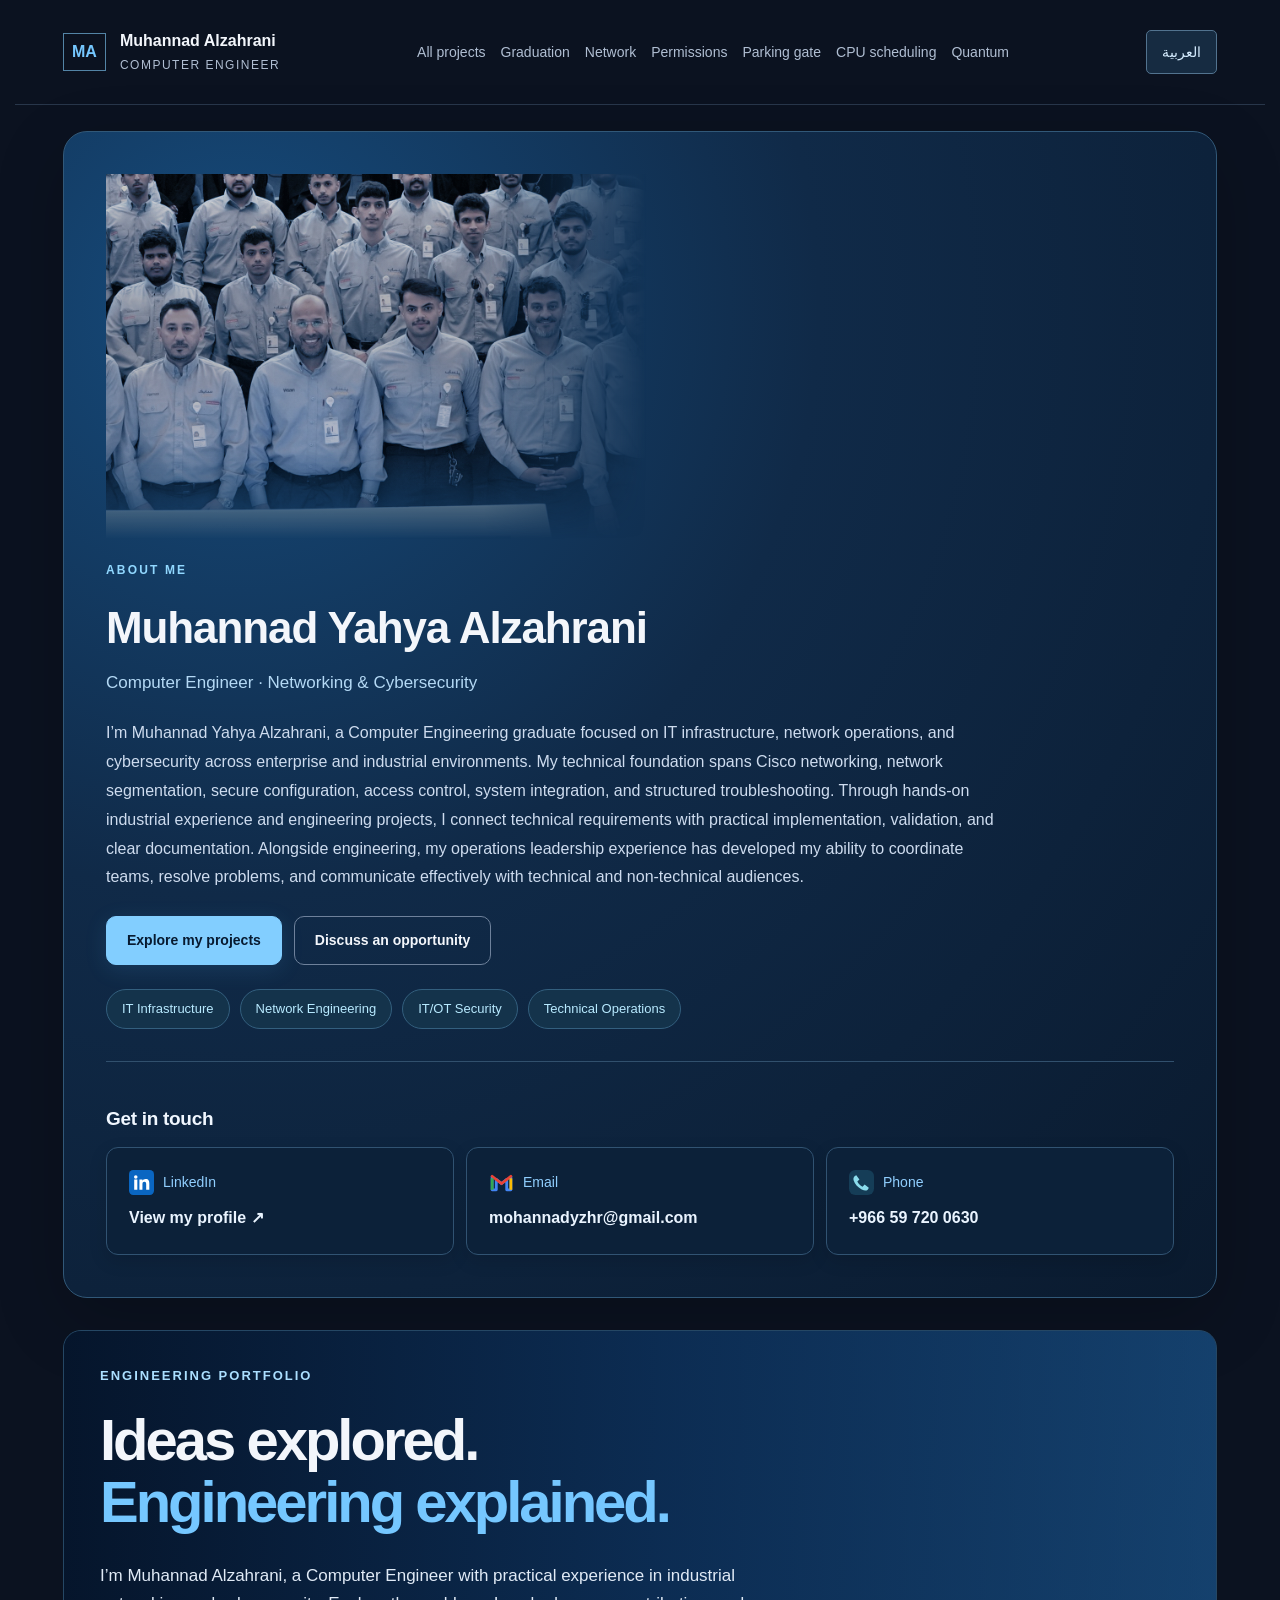
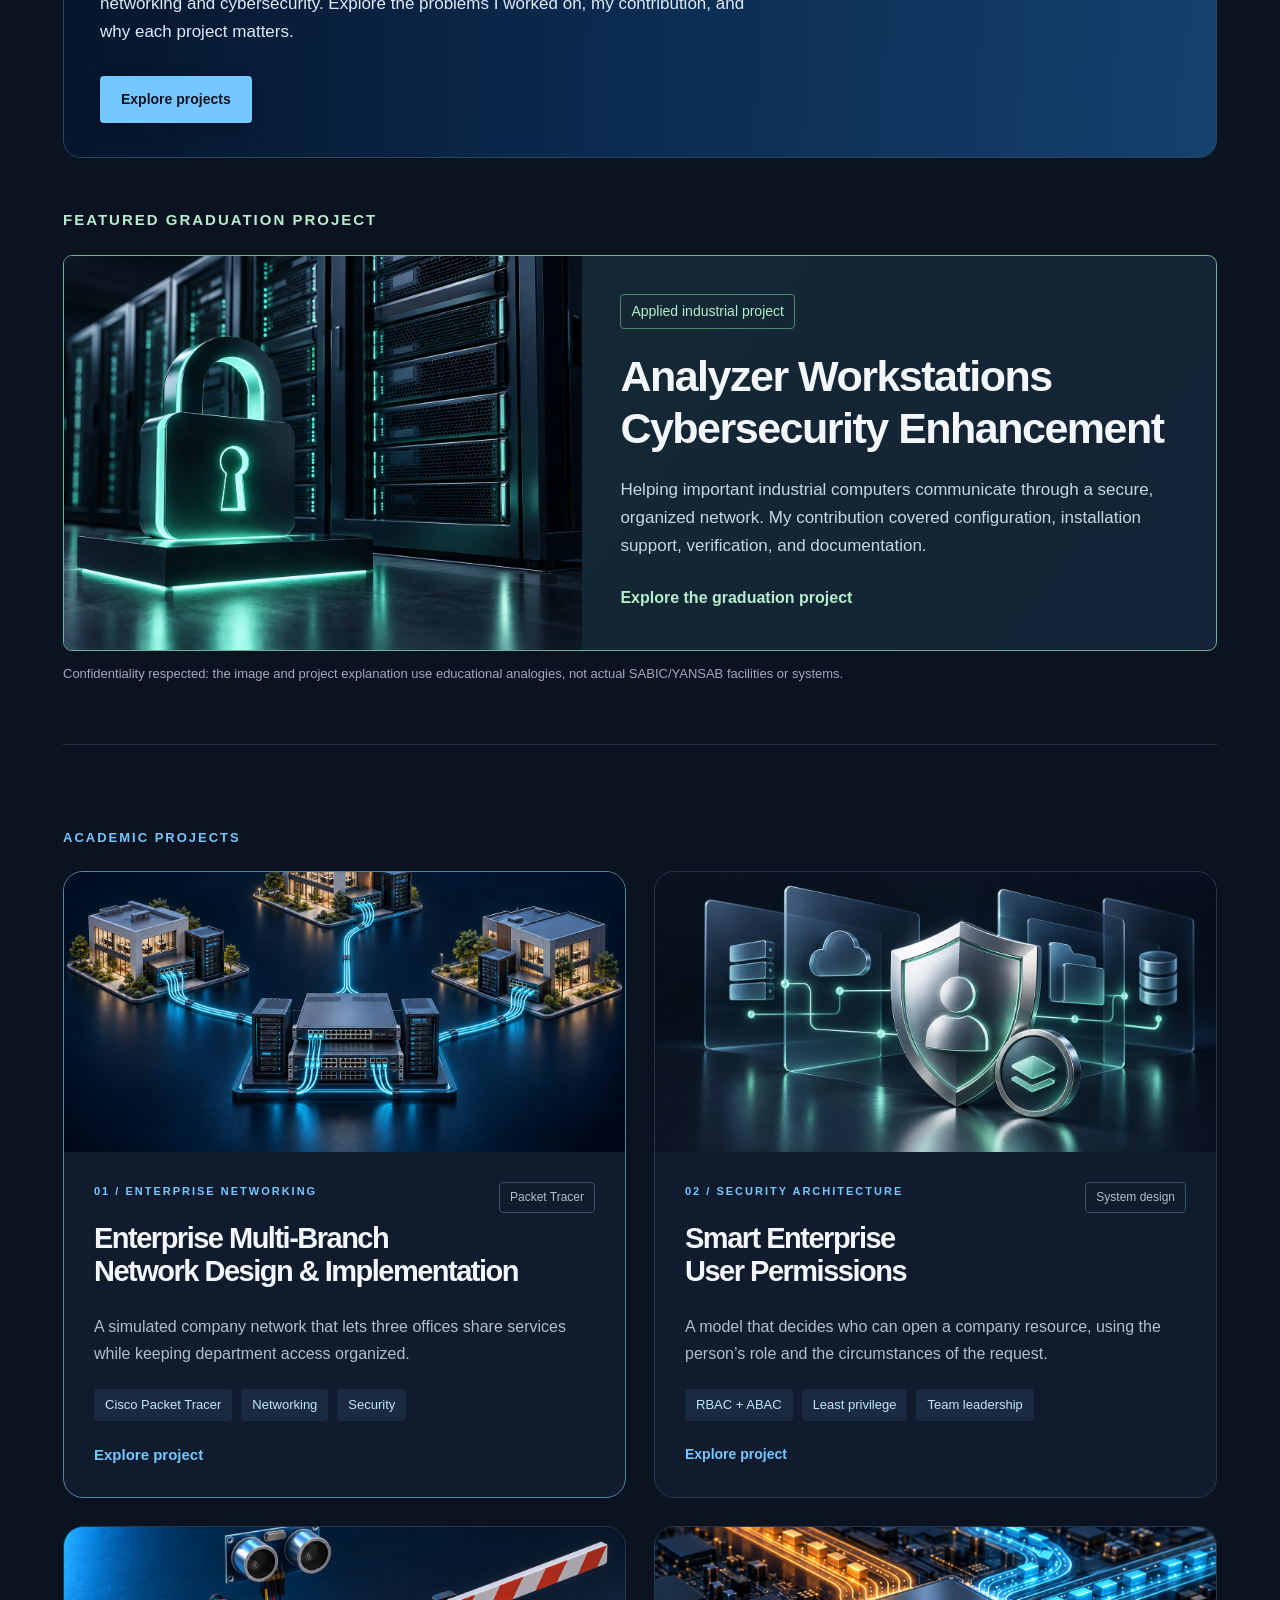
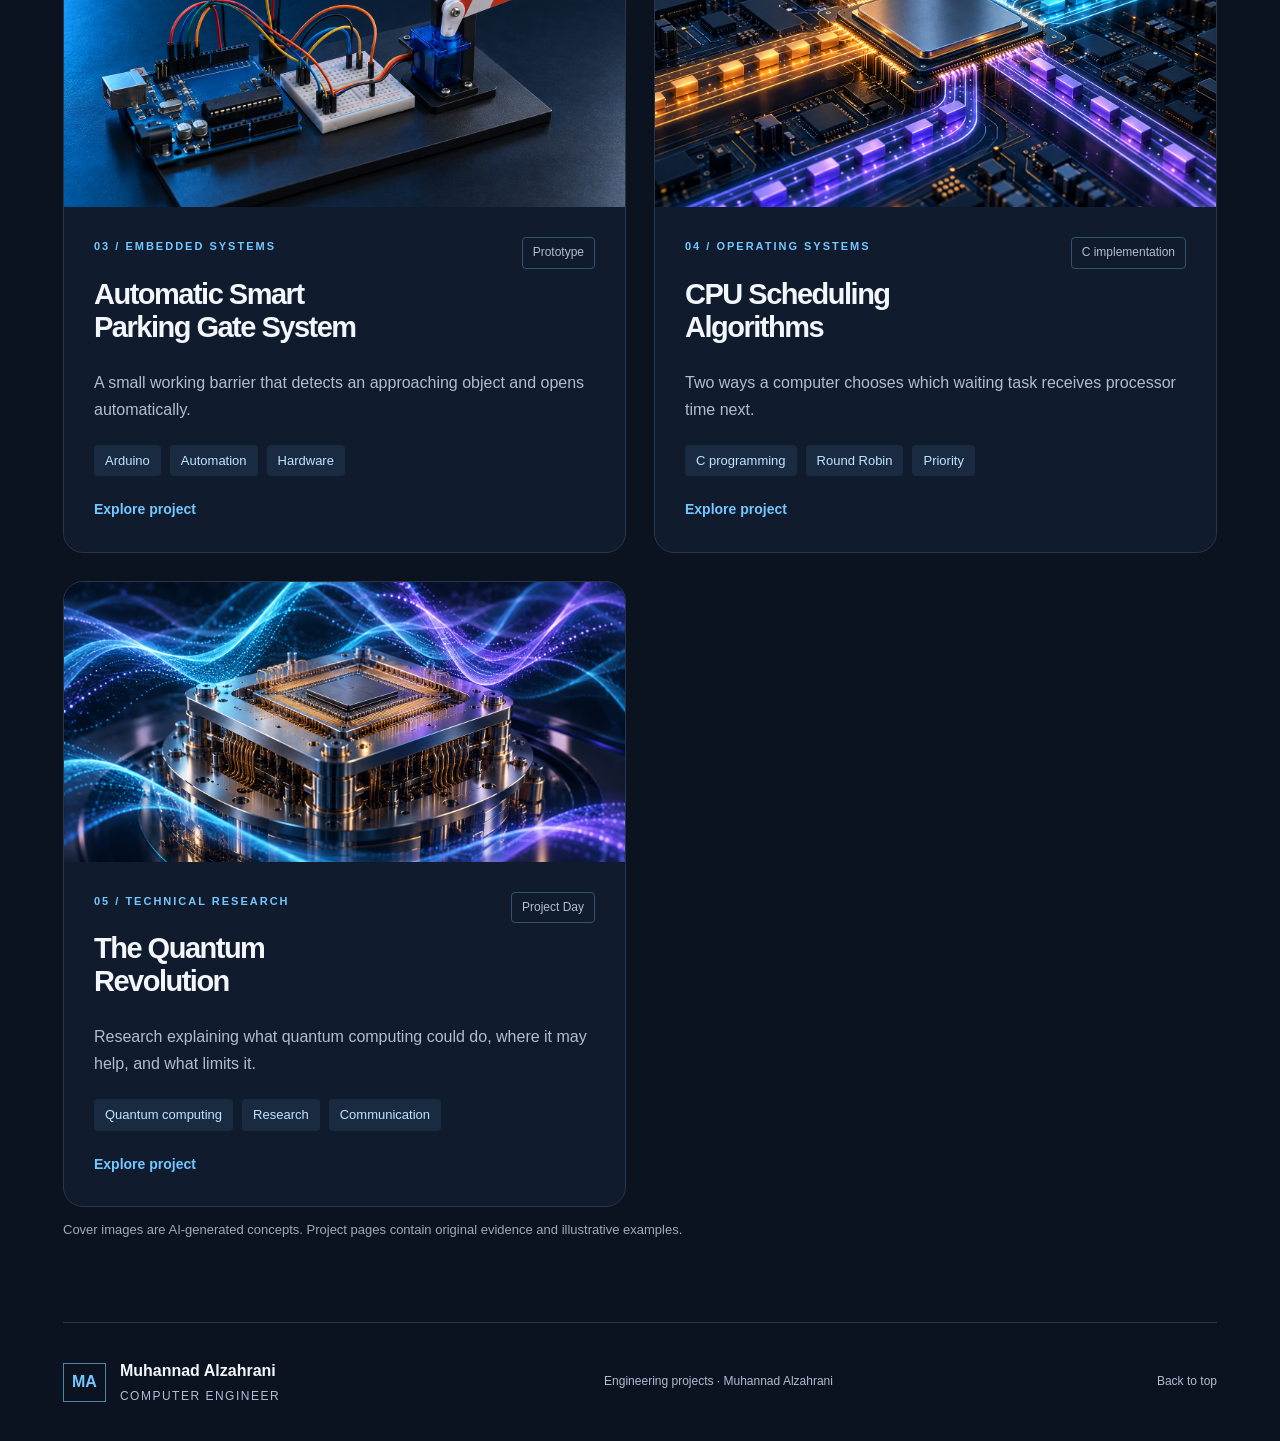
==== index.html @ 674e5f67 "Increase blended profile photo size while preserving responsive layout" ====
<!doctype html>
<html lang="en"><head><meta charset="UTF-8"><meta name="viewport" content="width=device-width,initial-scale=1"><meta name="description" content="Muhannad Alzahrani’s engineering projects. Explore an industrial cybersecurity graduation project and five academic projects in embedded systems, quantum computing, access control, operating systems, and enterprise networking."><title>Muhannad Alzahrani | Engineering Projects</title><link rel="icon" type="image/svg+xml" href="data:image/svg+xml,%3Csvg%20xmlns='http://www.w3.org/2000/svg'%20viewBox='0%200%2032%2032'%3E%3Crect%20width='32'%20height='32'%20rx='8'%20fill='%230b1220'/%3E%3Cpath%20d='M7%2024V8l9%2010%209-10v16'%20fill='none'%20stroke='%2375c7ff'%20stroke-width='3'/%3E%3C/svg%3E"><link rel="stylesheet" href="style.css"><style>.intro.hero-background{isolation:isolate;overflow:hidden;border-radius:18px;margin:32px 0 0;padding:76px 48px 70px;min-height:590px;background:#102f51}.hero-backdrop{position:absolute;inset:0;z-index:-2;inset-inline-start:auto;inset-inline-end:0;width:48%;background-image:none;background-size:auto 230%;background-position:62% 28%;filter:saturate(.8) contrast(1.04)}.hero-background:before{content:'';position:absolute;inset:0;z-index:-1;background:linear-gradient(90deg,rgba(5,20,42,.95),rgba(11,43,82,.86) 52%,rgba(21,69,119,.6))}.hero-background h1{max-width:820px}.hero-background .lead{max-width:650px;color:#e0eaf6}.hero-background .eyebrow{color:#abdfff}.hero-background .button{box-shadow:0 6px 20px #0003}html[dir=rtl] .hero-background:before{background:linear-gradient(270deg,rgba(5,20,42,.95),rgba(11,43,82,.86) 52%,rgba(21,69,119,.6))}@media(max-width:600px){.intro.hero-background{padding:48px 24px;min-height:610px;margin-top:20px}.hero-background h1{font-size:42px;letter-spacing:-1.5px}.hero-background .lead{font-size:16px}.hero-background:before,html[dir=rtl] .hero-background:before{background:linear-gradient(180deg,rgba(8,29,58,.74),rgba(8,33,65,.9))}.hero-backdrop{width:100%;background-size:auto 160%;background-position:60% 20%}}.profile-opening{margin-top:32px}.profile-photo{margin:0;position:relative;overflow:hidden;border-radius:18px 18px 0 0;background:#102f51;border:1px solid #284d70;border-bottom:0}.profile-photo:after{content:'';position:absolute;inset:0;pointer-events:none;background:linear-gradient(180deg,rgba(15,61,110,.06) 35%,rgba(15,61,110,.16) 65%,#10263d 100%)}.profile-photo img{display:block;width:100%;height:auto;max-height:720px;object-fit:contain}.opening-about{padding:12px 34px 34px;background:#10263d;border:1px solid #284d70;border-top:0;border-radius:0 0 18px 18px}.opening-about h2{margin:12px 0}.opening-about .profile-bio{max-width:920px}.contact-section{margin-top:28px}.contact-section h3{font-size:23px;margin-bottom:16px}.contact-links{display:grid;grid-template-columns:repeat(3,minmax(0,1fr));gap:14px}.contact-links a{display:flex;flex-direction:column;gap:10px;padding:22px;border:1px solid #284d70;border-radius:14px;background:#10263d;color:#eaf4ff;text-decoration:none;min-width:0}.contact-links a:hover{border-color:#75c7ff;background:#153450}.contact-links span{color:#91cfff;font-size:14px}.contact-links strong{font-size:16px;overflow-wrap:anywhere}.contact-links a:focus-visible{outline:3px solid #75c7ff;outline-offset:4px}@media(max-width:700px){.contact-links{grid-template-columns:1fr}.profile-opening{margin-top:20px}.opening-about{padding:12px 22px 26px}}/* Refined profile and portfolio layout */
.profile-opening{padding:32px!important;margin-top:26px;position:relative;overflow:hidden;border:1px solid #294463;border-radius:24px;background:radial-gradient(ellipse at 50% 0,#16416a 0,#10263d 45%,#0c1c31 100%);box-shadow:0 22px 70px #0003}
.profile-photo{max-width:560px;margin:0 auto!important;border:1px solid #456987;border-radius:18px;background:#10263d;box-shadow:0 14px 40px #0004}
.profile-photo img{width:100%;height:auto;max-height:380px;object-fit:contain}
.profile-photo:after{background:linear-gradient(180deg,transparent 45%,rgba(16,38,61,.16) 75%,rgba(16,38,61,.65) 100%)}
.opening-about{max-width:1000px;margin:0 auto;padding:30px 16px 10px!important;border:0;background:none;border-radius:0}
.opening-about .eyebrow{text-align:center;letter-spacing:.18em;font-size:12px;color:#91d8ff}
.opening-about h2{text-align:center;font-size:clamp(28px,4vw,42px);line-height:1.2;margin:14px 0}
.opening-about .profile-role{text-align:center;color:#b4d9f5;font-size:17px}
.opening-about .profile-bio{max-width:930px;margin:24px auto;font-size:17px;line-height:1.85;color:#d1dfef}
.profile-domains{display:flex;flex-wrap:wrap;justify-content:center;gap:10px;margin:24px 0 32px}
.profile-domains span{font-size:13px;color:#b8eaff;border:1px solid #335f7e;border-radius:100px;padding:8px 15px;background:#14334b}
.contact-section h3{font-size:19px;color:#f0f7ff}
.contact-links a{background:linear-gradient(145deg,#17334f,#10263d);transition:transform .2s,border-color .2s;box-shadow:0 6px 18px #0002}
.contact-links a:hover{transform:translateY(-3px);border-color:#75c7ff}
.linkedin-label{display:flex;align-items:center;gap:9px}.linkedin-logo{width:25px;height:25px;flex-shrink:0}
.intro.hero-background{padding:44px 40px;min-height:0;border:1px solid #254764;background:linear-gradient(125deg,#102d4c,#143c61);margin-top:28px}
.hero-background h1{font-size:clamp(34px,5vw,58px);line-height:1.08}.hero-background .lead{font-size:17px}
.project-card{border-radius:20px;transition:transform .25s,box-shadow .25s}.project-card:hover{transform:translateY(-5px);box-shadow:0 16px 40px #0004}
@media(max-width:700px){.profile-opening{padding:18px!important;border-radius:20px}.profile-photo{max-width:460px}.opening-about{padding:24px 2px 2px!important}.opening-about .profile-bio{font-size:15px;line-height:1.8}.profile-domains{gap:7px}.profile-domains span{font-size:11px;padding:7px 11px}.contact-links a{padding:18px}.intro.hero-background{padding:32px 24px;min-height:0}.hero-background h1{font-size:36px}}
@media(prefers-reduced-motion:reduce){.project-card,.contact-links a{transition:none}}

/* Seamless photo, clear recruitment actions and aligned profile copy */
.profile-photo{border:0!important;background:transparent!important;box-shadow:none!important;border-radius:0!important;overflow:visible;max-width:580px}
.profile-photo img{display:block;max-height:392px;filter:saturate(.85);-webkit-mask-image:linear-gradient(to right,transparent,#000 12%,#000 88%,transparent),linear-gradient(to bottom,transparent,#000 10%,#000 72%,transparent);-webkit-mask-composite:source-in;mask-image:linear-gradient(to right,transparent,#000 12%,#000 88%,transparent),linear-gradient(to bottom,transparent,#000 10%,#000 72%,transparent);mask-composite:intersect}
.profile-photo:after{display:none}
.opening-about .eyebrow,.opening-about h2,.opening-about .profile-role{text-align:start}
.opening-about .profile-bio{max-width:none;margin:22px 0;text-align:start}
.profile-domains{justify-content:flex-start}
.profile-actions{display:flex;flex-wrap:wrap;gap:12px;margin:24px 0 18px}
.profile-actions .button{font-size:14px;padding:12px 20px}
.contact-label{display:flex;align-items:center;gap:9px}.contact-icon{width:25px;height:25px;flex-shrink:0}
html[dir=rtl] .profile-domains{justify-content:flex-start}
.contact-links a{min-height:108px}
@media(max-width:700px){.profile-photo{max-width:440px}.profile-actions .button{flex:1;text-align:center;padding:12px 14px}.opening-about h2{font-size:29px}}

/* Strong blue photo treatment and consistent left alignment */
.profile-opening{padding:42px!important;background:radial-gradient(ellipse at 15% 15%,#164b7c 0,#102a48 42%,#0a1a2e 100%);border-color:#315878}
.profile-photo{position:relative;width:540px;max-width:100%;margin:0!important;isolation:isolate;overflow:hidden;-webkit-mask-image:linear-gradient(90deg,#000 0,#000 70%,transparent 100%),linear-gradient(180deg,#000 0,#000 75%,transparent 100%);-webkit-mask-composite:source-in;mask-image:linear-gradient(90deg,#000 0,#000 70%,transparent 100%),linear-gradient(180deg,#000 0,#000 75%,transparent 100%);mask-composite:intersect}
.profile-photo img{width:100%;max-height:none;filter:saturate(.6) contrast(1.04);-webkit-mask-image:none;mask-image:none}
.profile-photo:after{display:block!important;position:absolute;inset:0;content:'';z-index:2;pointer-events:none;background:linear-gradient(135deg,rgba(15,92,172,.4),rgba(12,57,103,.48));mix-blend-mode:color}
.profile-photo:before{content:'';position:absolute;inset:0;z-index:3;pointer-events:none;background:linear-gradient(180deg,rgba(5,37,76,.1),rgba(5,37,76,.27))}
.opening-about{max-width:none;padding:22px 0 0!important;margin:0!important;text-align:left}
.opening-about .eyebrow,.opening-about h2,.opening-about .profile-role,.opening-about .profile-bio,.contact-section h3{text-align:left!important}
.opening-about h2{font-size:clamp(30px,4vw,44px);letter-spacing:-.025em}
.opening-about .profile-bio{max-width:890px;font-size:16px;line-height:1.8;color:#cedcef}
.profile-actions,.profile-domains{justify-content:flex-start;direction:ltr}
.profile-actions .button{border-radius:10px}.profile-actions .button:first-child{background:#82ceff;color:#071a30;border:1px solid #82ceff;box-shadow:0 5px 22px #51b4ff20}
.contact-section{padding-top:24px;border-top:1px solid #31506d;margin-top:28px}
.contact-links{gap:12px}.contact-links a{border-radius:12px;background:#0c2139;border-color:#315372}
.contact-label,.linkedin-label{direction:ltr;justify-content:flex-start}.contact-links{text-align:left;direction:ltr}
.intro.hero-background{margin-top:32px;box-shadow:none;padding:34px 36px}
@media(max-width:700px){.profile-opening{padding:24px!important}.profile-photo{width:min(440px,100%)}.opening-about{padding-top:18px!important}.opening-about .profile-bio{font-size:15px}.contact-section{padding-top:18px}.contact-links{grid-template-columns:1fr}.profile-actions .button{flex:none}.intro.hero-background{padding:28px 24px}}
</style></head>
<body><header><a class="brand" href="index.html"><span class="monogram">MA</span><span>Muhannad Alzahrani<small>COMPUTER ENGINEER</small></span></a><nav aria-label="Main navigation"><a href="index.html">All projects</a><a href="graduation-project.html">Graduation</a><a href="enterprise-network.html">Network</a><a href="enterprise-permissions.html">Permissions</a><a href="parking-gate.html">Parking gate</a><a href="cpu-scheduling.html">CPU scheduling</a><a href="quantum-computing.html">Quantum</a></nav><button type="button" class="language-toggle" aria-label="Switch to Arabic" data-language-toggle>العربية</button></header><main id="top"><section class="profile-opening" aria-label="About Muhannad"><figure class="profile-photo"><img src="muhannad-training-group.jpg" alt="Muhannad with the YANSAB training group" width="1280" height="864" fetchpriority="high"></figure><div id="about" class="about-profile opening-about"><p class="eyebrow">ABOUT ME</p><h2>Muhannad Yahya Alzahrani</h2><p class="profile-role">Computer Engineer · Networking &amp; Cybersecurity</p><p class="profile-bio">I’m Muhannad Yahya Alzahrani, a Computer Engineering graduate focused on IT infrastructure, network operations, and cybersecurity across enterprise and industrial environments. My technical foundation spans Cisco networking, network segmentation, secure configuration, access control, system integration, and structured troubleshooting. Through hands-on industrial experience and engineering projects, I connect technical requirements with practical implementation, validation, and clear documentation. Alongside engineering, my operations leadership experience has developed my ability to coordinate teams, resolve problems, and communicate effectively with technical and non-technical audiences.</p><div class="profile-actions"><a class="button" href="#projects">Explore my projects</a><a class="button secondary" href="mailto:mohannadyzhr@gmail.com">Discuss an opportunity</a></div><div class="profile-domains"><span>IT Infrastructure</span><span>Network Engineering</span><span>IT/OT Security</span><span>Technical Operations</span></div><div class="contact-section"><h3>Get in touch</h3><div class="contact-links"><a href="https://www.linkedin.com/in/muhannad-alzahraniiii/" target="_blank" rel="noopener"><span class="linkedin-label"><svg class="linkedin-logo" xmlns="http://www.w3.org/2000/svg" viewBox="0 0 24 24" aria-hidden="true"><rect width="24" height="24" rx="4" fill="#0A66C2"/><path fill="#fff" d="M5 9h3v10H5zm1.5-4a1.7 1.7 0 1 1 0 3.4 1.7 1.7 0 0 1 0-3.4zM10 9h2.9v1.4c.6-1 1.5-1.7 3-1.7 3.1 0 3.6 2 3.6 4.6V19h-3v-5c0-1.2 0-2.7-1.7-2.7s-1.9 1.3-1.9 2.6V19H10z"/></svg><span>LinkedIn</span></span><strong>View my profile ↗</strong></a><a href="mailto:mohannadyzhr@gmail.com"><span class="contact-label"><svg class="contact-icon" xmlns="http://www.w3.org/2000/svg" viewBox="0 0 24 24" aria-hidden="true"><path d="M3 6v13h4V9l5 4 5-4v10h4V6" fill="none" stroke="#4285F4" stroke-width="2.7" stroke-linejoin="round"/><path d="M3 6l9 7 9-7" fill="none" stroke="#EA4335" stroke-width="2.7" stroke-linecap="round"/><path d="M3 8v11" stroke="#34A853" stroke-width="2.7"/><path d="M21 8v11" stroke="#FBBC04" stroke-width="2.7"/></svg><span>Email</span></span><strong dir="ltr">mohannadyzhr@gmail.com</strong></a><a href="tel:+966597200630"><span class="contact-label"><svg class="contact-icon" xmlns="http://www.w3.org/2000/svg" viewBox="0 0 24 24" aria-hidden="true"><rect width="24" height="24" rx="6" fill="#153d57"/><path d="M7 5l3 4-2 2c1.2 2.3 2.7 3.8 5 5l2-2 4 3c-1 3-3.3 3.5-6.8 1.6C8.2 16.4 5.6 13.8 4.4 9.8 3.8 7.8 4.8 5.7 7 5z" fill="#8bdded"/></svg><span>Phone</span></span><strong dir="ltr">+966 59 720 0630</strong></a></div></div></div></section><section class="intro hero-background"><p class="eyebrow">ENGINEERING PORTFOLIO</p><h1>Ideas explored.<br><span>Engineering explained.</span></h1><p class="lead">I’m Muhannad Alzahrani, a Computer Engineer with practical experience in industrial networking and cybersecurity. Explore the problems I worked on, my contribution, and why each project matters.</p><a class="button" href="#projects">Explore projects</a></section><section class="featured-graduation"><p class="eyebrow">FEATURED GRADUATION PROJECT</p><a class="graduation-feature" href="graduation-project.html"><img src="permissions-server-concept.png" alt="Generic server illustration used as an educational analogy, not company equipment"><div class="featured-copy"><span class="pill">Applied industrial project</span><h2>Analyzer Workstations Cybersecurity Enhancement</h2><p>Helping important industrial computers communicate through a secure, organized network. My contribution covered configuration, installation support, verification, and documentation.</p><span class="card-link">Explore the graduation project</span></div></a><p class="caption">Confidentiality respected: the image and project explanation use educational analogies, not actual SABIC/YANSAB facilities or systems.</p></section><section id="projects"><p class="eyebrow">ACADEMIC PROJECTS</p><div class="project-cards"><a class="project-card network-card" href="enterprise-network.html"><img src="network-concept.png" alt="Concept illustration of enterprise routing equipment and connected office networks"><div class="card-content"><div class="project-heading"><span class="eyebrow">01 / ENTERPRISE NETWORKING</span><span class="pill">Packet Tracer</span></div><h2>Enterprise Multi-Branch<br>Network Design &amp; Implementation</h2><p>A simulated company network that lets three offices share services while keeping department access organized.</p><div class="tags"><span>Cisco Packet Tracer</span><span>Networking</span><span>Security</span></div><span class="card-link">Explore project</span></div></a><a class="project-card permissions-card" href="enterprise-permissions.html"><img src="permissions-concept.png" alt="Concept illustration of enterprise identity and access control"><div class="card-content"><div class="project-heading"><span class="eyebrow">02 / SECURITY ARCHITECTURE</span><span class="pill">System design</span></div><h2>Smart Enterprise<br>User Permissions</h2><p>A model that decides who can open a company resource, using the person’s role and the circumstances of the request.</p><div class="tags"><span>RBAC + ABAC</span><span>Least privilege</span><span>Team leadership</span></div><span class="card-link">Explore project</span></div></a><a class="project-card" href="parking-gate.html"><img src="parking-concept.png" alt="Concept illustration of an automated tabletop parking gate"><div class="card-content"><div class="project-heading"><span class="eyebrow">03 / EMBEDDED SYSTEMS</span><span class="pill">Prototype</span></div><h2>Automatic Smart<br>Parking Gate System</h2><p>A small working barrier that detects an approaching object and opens automatically.</p><div class="tags"><span>Arduino</span><span>Automation</span><span>Hardware</span></div><span class="card-link">Explore project</span></div></a><a class="project-card cpu-card" href="cpu-scheduling.html"><img src="cpu-concept.png" alt="Concept illustration of a processor with abstract queued execution tasks"><div class="card-content"><div class="project-heading"><span class="eyebrow">04 / OPERATING SYSTEMS</span><span class="pill">C implementation</span></div><h2>CPU Scheduling<br>Algorithms</h2><p>Two ways a computer chooses which waiting task receives processor time next.</p><div class="tags"><span>C programming</span><span>Round Robin</span><span>Priority</span></div><span class="card-link">Explore project</span></div></a><a class="project-card quantum-card" href="quantum-computing.html"><img src="quantum-concept.png" alt="Concept artwork of a quantum processor with abstract probability waves"><div class="card-content"><div class="project-heading"><span class="eyebrow">05 / TECHNICAL RESEARCH</span><span class="pill">Project Day</span></div><h2>The Quantum<br>Revolution</h2><p>Research explaining what quantum computing could do, where it may help, and what limits it.</p><div class="tags"><span>Quantum computing</span><span>Research</span><span>Communication</span></div><span class="card-link">Explore project</span></div></a></div><p class="caption">Cover images are AI-generated concepts. Project pages contain original evidence and illustrative examples.</p></section></main><footer><a class="brand" href="index.html"><span class="monogram">MA</span><span>Muhannad Alzahrani<small>COMPUTER ENGINEER</small></span></a><span>Engineering projects · Muhannad Alzahrani</span><a href="#top">Back to top</a></footer><script src="image-viewer.js" defer></script><script src="translations.js" defer></script><script src="profile-translations.js?v=3" defer></script><script src="language.js" defer></script></body></html>
---- style.css ----
:root{color-scheme:dark;--bg:#0b1220;--surface:#121d2f;--line:#28364a;--muted:#b0bed2;--blue:#75c7ff;--text:#f3f6fb}*{box-sizing:border-box}html{scroll-behavior:smooth;scroll-padding-top:95px}body{margin:0;background:var(--bg);color:var(--text);font-family:Arial,Helvetica,sans-serif;font-size:16px;line-height:1.65}a{color:inherit;text-decoration:none}a:focus-visible{outline:3px solid var(--blue);outline-offset:5px}header,main,footer{max-width:1250px;margin:auto}header{display:flex;justify-content:space-between;align-items:center;padding:28px 48px;border-bottom:1px solid var(--line)}.brand{display:flex;gap:14px;align-items:center;font-size:16px;font-weight:600}.monogram{border:1px solid #5384a6;color:var(--blue);font-size:16px;padding:8px;line-height:1.3}small{display:block}.brand small{font-size:12px;letter-spacing:1.5px;color:var(--muted);font-weight:400;margin-top:2px}nav{display:flex;gap:28px;font-size:14px;color:var(--muted)}nav a:hover{color:var(--blue)}main{padding:0 48px}section{padding:82px 0;border-bottom:1px solid var(--line)}.intro{position:relative;padding:80px 0 74px}.eyebrow{font-size:13px;font-weight:600;letter-spacing:2px;color:var(--blue);margin:0 0 22px}h1{font-size:clamp(42px,5.4vw,70px);line-height:1.1;letter-spacing:-3px;margin:0 0 28px;font-weight:600}h1 span{color:var(--blue)}.lead{color:var(--muted);max-width:500px;font-size:18px;margin-bottom:30px}.button{display:inline-block;background:var(--blue);color:#0b1220;font-size:14px;font-weight:bold;padding:12px 21px;border-radius:4px}.button:hover{background:#a1dbff}.secondary{background:transparent;color:var(--text);border:1px solid #6e819b}.secondary:hover{color:var(--bg)}.intro-number{position:absolute;right:0;top:80px;font-size:138px;line-height:1;color:#192a40;font-weight:700;letter-spacing:-8px}.intro-number span{display:block;font-size:12px;letter-spacing:2px;color:#97aac5;line-height:1.6;text-align:right;margin-top:25px}.project-heading{display:flex;justify-content:space-between;align-items:start}.pill{display:inline-block;border:1px solid #38516d;color:var(--muted);padding:5px 10px;border-radius:4px;font-size:12px}h2{font-size:clamp(30px,3.8vw,47px);line-height:1.15;letter-spacing:-1.5px;margin:0 0 26px;font-weight:600}.tags{display:flex;flex-wrap:wrap;gap:9px;margin:26px 0 48px}.tags span{background:#1a2b41;color:#bfe5ff;font-size:13px;padding:5px 11px;border-radius:4px}.overview{display:grid;grid-template-columns:1fr 1fr;gap:65px}p{color:var(--muted);margin:0 0 20px}.large-copy{color:var(--text);font-size:27px;line-height:1.35;letter-spacing:-.5px}dl{margin-top:30px}dl div{border-top:1px solid var(--line);padding:16px 0}dt{font-size:12px;text-transform:uppercase;letter-spacing:1.2px;color:var(--blue);margin-bottom:6px}dd{margin:0;font-size:14px;color:var(--muted)}.visual-panel{background:radial-gradient(ellipse at center,#1b3150,#101a2b);border:1px solid #324764;border-radius:8px;padding:28px}.diagram-label{font-size:12px;letter-spacing:1.6px;color:var(--muted)}.signal-flow{max-width:310px;margin:30px auto}.node{border:1px solid #446183;border-radius:5px;background:#13233a;padding:17px 20px;position:relative}.node strong{display:block;font-size:17px}.node small{font-size:13px;color:var(--muted)}.node-icon{float:right;color:var(--blue);font-family:monospace;font-size:24px}.main-node{border-color:var(--blue);box-shadow:0 0 30px #75c7ff13}.connection{height:50px;display:flex;align-items:center;justify-content:center;position:relative}.connection:before{content:'';position:absolute;height:100%;width:1px;background:#73a1c5}.connection span{background:#14243a;padding:0 9px;z-index:1;color:#a8c5df;font-size:12px}.caption{font-size:13px;color:#9cacbf;margin:12px 0 0}.section-head{display:flex;justify-content:space-between;gap:30px;align-items:end}.section-head>p{font-size:14px;margin-bottom:26px}.components{display:grid;grid-template-columns:repeat(4,1fr);gap:0;border:1px solid var(--line);margin:24px 0 48px}.components article{padding:25px;border-right:1px solid var(--line)}.components article:last-child{border:0}article>span:not(.pill){color:var(--blue);font-size:13px}h3{font-size:20px;letter-spacing:-.3px;line-height:1.35;margin:20px 0 12px}article p{font-size:15px;margin-bottom:0}.operation{display:grid;grid-template-columns:1fr 1fr;gap:65px;padding:35px;background:var(--surface);border-radius:6px}.operation h3{font-size:30px;margin-top:0}.operation ol{margin:0;padding-left:26px}.operation li{padding-left:12px;margin-bottom:20px}.operation li:last-child{margin:0}.operation li::marker{color:var(--blue)}.operation li p{font-size:14px;margin:5px 0 0}.section-description{max-width:780px}.research-grid{display:grid;grid-template-columns:repeat(3,1fr);gap:18px;margin-top:32px}.research-grid article{border:1px solid var(--line);padding:28px;border-radius:5px}.research-grid h3{font-size:30px}.research-grid small{color:var(--blue);font-size:12px;text-transform:uppercase;letter-spacing:1px;margin:28px 0 8px}.note{font-size:14px;color:var(--muted);border-left:2px solid var(--blue);padding:14px 20px;background:#111f32;margin-top:28px}.evidence{display:grid;grid-template-columns:1fr 1fr;gap:65px;align-items:start}.evidence .button{margin:12px 0 22px}.skills{padding-left:20px;color:var(--muted);font-size:15px}.skills li{padding:5px 0}.skills li::marker{color:var(--blue)}figure{margin:0}.poster-window{overflow:hidden;border-radius:6px;background:white}.poster-window img{display:block;width:100%;margin-top:-40.15%;margin-bottom:-32.2%}figcaption{font-size:12px;color:var(--muted);margin-top:12px}.future-grid{display:grid;grid-template-columns:repeat(3,1fr);gap:36px;margin:36px 0}.future-grid article{border-top:1px solid #425d79;padding-top:20px}footer{display:flex;align-items:center;justify-content:space-between;gap:25px;padding:35px 48px}footer>span,footer>a:last-child{font-size:12px;color:var(--muted)}@media(max-width:850px){.intro-number{display:none}.overview,.evidence,.operation{gap:30px}.components{grid-template-columns:repeat(2,1fr)}.components article:nth-child(2){border:0}.components article:nth-child(-n+2){border-bottom:1px solid var(--line)}.research-grid{gap:10px}.research-grid article{padding:20px}.section-head>p{display:none}footer>span{display:none}}@media(max-width:600px){header{padding:20px 22px}nav{gap:16px}nav a:nth-child(n+2){display:none}main{padding:0 22px}section{padding:52px 0}.intro{padding:52px 0}h1{letter-spacing:-1.8px;font-size:43px}.lead{font-size:16px}h2{letter-spacing:-1px}.overview,.operation,.evidence{grid-template-columns:1fr}.project-heading{gap:10px}.project-heading .eyebrow{font-size:11px}.pill{font-size:11px}.components article{padding:20px}.components h3{font-size:18px}.components article p{font-size:14px}.research-grid,.future-grid{grid-template-columns:1fr}.research-grid article{padding:24px}.research-grid small{margin-top:18px}.operation{padding:24px}.tags{margin-bottom:30px}.future-grid{gap:24px}footer{padding:28px 22px}.brand{font-size:14px}.brand small{font-size:10px}.eyebrow{font-size:12px}}@media(prefers-reduced-motion:reduce){html{scroll-behavior:auto}}

.cover{margin:28px 0 0}.cover>img{display:block;width:100%;height:400px;object-fit:cover;border-radius:8px;border:1px solid var(--line)}.project-cards{display:grid;grid-template-columns:1fr 1fr;gap:28px}.project-card{display:block;border:1px solid var(--line);border-radius:8px;overflow:hidden;background:#101b2d;transition:border-color .2s,transform .2s}.project-card:hover{border-color:var(--blue);transform:translateY(-3px)}.project-card>img{width:100%;height:280px;object-fit:cover;display:block}.card-content{padding:30px}.card-content h2{font-size:31px}.card-content .eyebrow{font-size:11px}.card-content .tags{margin:22px 0}.card-link{display:block;color:var(--blue);font-weight:600;font-size:14px}.concept-grid{display:grid;grid-template-columns:1fr 1fr;gap:20px;margin:34px 0}.concept-grid article,.presentation-panel{padding:30px;border:1px solid var(--line);border-radius:6px;background:var(--surface)}.concept-grid article>span{letter-spacing:1.2px}.presentation-panel h3{font-size:28px}.quantum{--blue:#a7b6ff}.quantum .tags span{color:#d2d7ff;background:#252a4e}.source-line{font-size:13px;margin-top:20px}.source-line a{color:var(--blue);text-decoration:underline;text-underline-offset:3px}.comparison-wrap{overflow-x:auto;margin-top:38px}table{width:100%;border-collapse:collapse;font-size:15px;line-height:1.6}caption{text-align:left;font-size:22px;color:var(--text);margin-bottom:18px;font-weight:600}th,td{text-align:left;vertical-align:top;border-bottom:1px solid var(--line);padding:18px}thead{background:var(--surface);color:var(--blue)}tbody td{color:var(--muted)}@media(max-width:850px){.project-card>img{height:220px}.card-content{padding:22px}.card-content h2{font-size:26px}.card-content .project-heading{display:block}}@media(max-width:600px){.project-cards,.concept-grid{grid-template-columns:1fr}.project-card>img{height:230px}.cover>img{height:250px}.concept-grid article,.presentation-panel{padding:24px}.comparison-wrap th,.comparison-wrap td{padding:12px;font-size:14px}.comparison-wrap table{min-width:490px}header nav a:nth-child(n+2){display:none}}@media(prefers-reduced-motion:reduce){.project-card{transition:none}.project-card:hover{transform:none}}

.permissions{--blue:#6ee0ca}.permissions h1{font-size:clamp(36px,4.6vw,59px);letter-spacing:-2px}.permissions .tags span{background:#15342f;color:#b8f1e7}.permission-card-visual{height:280px;background:radial-gradient(ellipse at center,#1e4a43,#101f2a);display:flex;flex-direction:column;justify-content:center;align-items:center;border-bottom:1px solid var(--line);color:#9eeada}.permission-card-visual>span{font-size:12px;letter-spacing:2px}.mini-policy{display:flex;align-items:center;gap:20px;margin-top:20px}.mini-policy b{padding:14px 22px;border:1px solid #43887b;background:#112b2a;border-radius:5px;font-size:24px;font-weight:500}.mini-policy>span{font-size:24px}.mini-line{width:1px;height:25px;background:#59a28f}.permission-card-visual>strong{padding:8px 20px;border:1px solid #43887b;border-radius:4px;font-size:14px;font-weight:500}.policy-diagram{margin:36px 0 0;background:#101e2a;border:1px solid #295449;padding:35px;border-radius:8px}.policy-inputs,.policy-outcomes{display:grid;grid-template-columns:1fr 1fr;gap:20px}.policy-box{padding:22px;text-align:center;border:1px solid #366a5e;background:#132e2a;border-radius:5px}.policy-box>span{display:block;color:var(--blue);font-size:12px;letter-spacing:1.4px;margin-bottom:10px}.policy-box strong{display:block;font-size:19px}.policy-box small{font-size:13px;color:var(--muted);margin-top:8px}.policy-line{width:1px;height:35px;background:var(--blue);margin:auto}.policy-engine{border-color:var(--blue);max-width:600px;margin:auto}.slide-gallery{display:grid;grid-template-columns:1fr 1fr;gap:24px;margin-top:30px}.slide-window{aspect-ratio:942/530;overflow:hidden;position:relative;background:#bac3cc;border-radius:5px}.slide-window img{position:absolute;width:100%;height:auto;max-width:none;top:-146.98%;left:0}header nav{gap:20px}header nav a{white-space:nowrap}@media(max-width:850px){.permission-card-visual{height:220px}header nav a:nth-child(n+3){display:none}}@media(max-width:600px){.permission-card-visual{height:230px}.slide-gallery{grid-template-columns:1fr}.policy-diagram{padding:20px}.policy-inputs,.policy-outcomes{gap:12px}.policy-box{padding:15px 10px}.policy-box strong{font-size:15px}.policy-box small{font-size:12px}.policy-box>span{font-size:11px;letter-spacing:.6px}.permissions h1{letter-spacing:-1.3px}.intro-number span{max-width:240px}}

.cpu{--blue:#ffbc75}.cpu .tags span{background:#3d2b1d;color:#ffdbb2}.cpu-card-visual{height:280px;display:flex;flex-direction:column;align-items:center;justify-content:center;background:radial-gradient(ellipse,#493223,#151d29);border-bottom:1px solid var(--line)}.cpu-card-visual>span{font-size:12px;letter-spacing:2px;color:#ffbc75}.mini-gantt{display:flex;gap:5px;margin:24px 0}.mini-gantt b{padding:14px 17px;border:1px solid #a77a55;font-size:17px;color:#ffe2c4;font-weight:500;background:#30251e}.cpu-card-visual>strong{font-size:14px;font-weight:500;color:#dcbf9f}.timeline-panel{padding:30px;border:1px solid var(--line);border-radius:7px;background:var(--surface);margin-top:28px}.timeline-panel h3:first-child{margin-top:0}.gantt{display:flex;gap:5px}.gantt>span{min-width:0;padding:18px 5px;text-align:center;font-size:18px;border-radius:4px;color:#f3f6fb}.gantt small{font-size:12px;margin-top:5px}.gantt .p1{background:#4c3828;border:1px solid #bd905d}.gantt .p2{background:#1c3b4c;border:1px solid #5fa1bd}.gantt .p3{background:#37325a;border:1px solid #9586ca}.single-slide{max-width:680px;margin:26px auto 0}@media(max-width:1000px){header nav a:nth-child(n+4){display:none}}@media(max-width:850px){.cpu-card-visual{height:220px}}@media(max-width:600px){.cpu-card-visual{height:230px}.timeline-panel{padding:20px}.gantt{gap:3px}.gantt>span{font-size:14px;padding:14px 1px}.gantt small{font-size:12px}}

.image-open-link{display:block;cursor:zoom-in;border-radius:6px}.image-open-link:focus-visible{outline:3px solid var(--blue);outline-offset:5px}.cover>.image-open-link>img{display:block;width:100%;height:400px;object-fit:cover;border-radius:8px;border:1px solid var(--line)}.image-open-caption{color:var(--blue);text-decoration:underline;text-underline-offset:3px;font-size:14px}.viewer-open{overflow:hidden}.image-viewer{padding:0;border:1px solid #496680;border-radius:8px;width:96vw;max-width:1600px;max-height:94dvh;background:#0b1220;color:#f3f6fb;overflow:hidden}.image-viewer::backdrop{background:#03080fe8}.viewer-toolbar{display:flex;align-items:center;justify-content:space-between;gap:20px;padding:16px 20px;border-bottom:1px solid #28364a}.viewer-toolbar p{font-size:14px;margin:0;color:#d8e3f1;max-width:950px;line-height:1.4}.viewer-toolbar>div{display:flex;gap:10px;flex-shrink:0}.viewer-toolbar button{font:inherit;font-size:14px;background:#1a2b41;color:#f3f6fb;border:1px solid #54718d;border-radius:4px;padding:9px 14px;cursor:pointer;min-height:44px}.viewer-toolbar button:focus-visible{outline:3px solid #75c7ff;outline-offset:3px}.viewer-scroll{overflow:auto;max-height:calc(94dvh - 105px);padding:15px}.viewer-canvas{width:100%;margin:0 auto}.viewer-canvas>img{display:block;width:100%;height:auto}.viewer-canvas.zoomed{width:200%;max-width:none}.viewer-canvas.slide-window img{position:absolute;top:-146.98%;left:0;width:100%;height:auto;margin:0}.viewer-canvas.poster-window>img{width:100%;margin-top:-40.15%;margin-bottom:-32.2%}@media(max-width:600px){.cover>.image-open-link>img{height:250px}.viewer-toolbar{gap:10px;padding:12px}.viewer-toolbar p{font-size:12px;max-height:3.6em;overflow:hidden}.viewer-toolbar button{padding:8px 10px}.viewer-scroll{padding:8px}.viewer-toolbar>div{gap:6px}}

.code-panel{border:1px solid #41506a;background:#0a1424;border-radius:7px;overflow:hidden;margin:26px 0}.code-head{display:flex;align-items:center;gap:15px;flex-wrap:wrap;padding:16px 20px;border-bottom:1px solid var(--line);background:#142034}.code-head h3{margin:0;font-size:18px}.code-head>span{font-size:12px;color:var(--muted)}.copy-code{margin-left:auto;border:1px solid #a77a55;border-radius:4px;background:#392c20;color:#ffe1bd;font:inherit;font-size:14px;padding:9px 14px;min-height:44px;cursor:pointer}.copy-code:focus-visible{outline:3px solid var(--blue);outline-offset:3px}.code-panel pre{margin:0;padding:25px;overflow:auto;color:#d8e7f8;tab-size:4;font:14px/1.8 ui-monospace,SFMono-Regular,Consolas,monospace}.code-panel code{font:inherit}@media(max-width:600px){.code-head{padding:15px;gap:10px}.code-head>span{display:none}.code-panel pre{padding:18px}}

.code-panel{background:#0c1625;border-color:#31435d;box-shadow:0 8px 28px #0002}.code-head{background:#17253b;padding:17px 22px}.code-head h3{font-size:19px;color:#f0f6ff}.code-head>span{background:#24364e;padding:4px 9px;border-radius:4px;letter-spacing:.3px;font-family:ui-monospace,SFMono-Regular,Consolas,monospace;color:#b5cbe6}.code-panel pre{padding:20px 0;font-size:15px;line-height:1.85;background:linear-gradient(to right,#101f32 0,#101f32 64px,#0c1625 64px);font-variant-ligatures:none}.code-panel code{display:block;min-width:100%;width:max-content}.code-line{display:block;position:relative;min-height:1.85em;padding:0 24px 0 82px;white-space:pre}.code-line:before{content:attr(data-line);position:absolute;left:0;top:0;width:46px;text-align:right;color:#6f88a5;font-size:13px;line-height:2.13;user-select:none}.c-keyword{color:#c6a0ff;font-weight:600}.c-string{color:#a8d897}.c-number{color:#ffbd7a}.c-function{color:#7ed5ef}.c-comment{color:#91a5bf;font-style:italic}.c-operator{color:#d0dcea}.code-line:hover{background:#a3c3ff09}.copy-code{background:#223348;color:#dceaff;border-color:#4e7195}.copy-code:hover{background:#2d4562}@media(max-width:600px){.code-head{padding:15px}.code-panel pre{font-size:14px;padding:18px 0;background:linear-gradient(to right,#101f32 0,#101f32 43px,#0c1625 43px)}.code-line{padding-left:56px;padding-right:18px}.code-line:before{width:31px;font-size:12px;line-height:2.16}.code-head h3{font-size:17px}}

.network{--blue:#80d8ee}.network .tags span{background:#14303b;color:#b4edf7}.network-card-visual{height:280px;background:radial-gradient(ellipse,#1b4658,#101b2d);display:flex;flex-direction:column;justify-content:center;align-items:center;border-bottom:1px solid var(--line);color:#b4edf7;padding:20px}.network-card-visual>span{font-size:14px;letter-spacing:2px}.mini-network{display:flex;gap:9px;margin:28px 0;align-items:center}.mini-network b{font-size:16px;font-weight:500;padding:11px 13px;border:1px solid #50879b;border-radius:5px;background:#132c39}.mini-network b:nth-child(2){border-color:#80d8ee}.network-card-visual>strong{font-size:14px;font-weight:500}.branch-topology{padding:30px;background:#0f2030;border:1px solid #2b5366;border-radius:8px}.wan-label{width:fit-content;margin:0 auto 32px;padding:12px 24px;border:1px solid #56879a;border-radius:5px;color:var(--blue);text-align:center;font-size:16px}.branches{display:grid;grid-template-columns:repeat(3,1fr);gap:24px}.branch{border:1px solid #365667;border-radius:6px;padding:22px;background:#142a38}.branch .eyebrow{font-size:14px;letter-spacing:1px}.branch h3{font-size:28px;margin-top:5px}.branch-router,.branch-switch{padding:12px 8px;text-align:center;border:1px solid #47899b;border-radius:4px;color:#d5f6ff;font-size:14px}.branch-line{height:26px;width:1px;background:#69aec2;margin:auto}.branch ul{list-style:none;padding:0;margin:24px 0 0}.branch li{display:flex;justify-content:space-between;gap:10px;border-top:1px solid #365667;padding:9px 0;font-size:14px}.branch li b{font-weight:400;color:#8dd7e7;font-family:monospace}.network-original{margin-top:30px}.network-original img{display:block;width:100%;height:auto;background:white;border-radius:5px}.address-table{min-width:710px}.address-table [dir=ltr]{white-space:nowrap;font-family:ui-monospace,Consolas,monospace;font-size:14px}
header{gap:18px;flex-wrap:wrap}header nav{gap:15px}.language-toggle{border:1px solid #52738f;border-radius:5px;background:#162b41;color:#d6edff;font:inherit;font-size:14px;padding:9px 15px;min-height:44px;cursor:pointer;flex-shrink:0}.language-toggle:hover{background:#234360}.language-toggle:focus-visible{outline:3px solid var(--blue);outline-offset:4px}html[dir=rtl] body{font-family:Tahoma,Arial,sans-serif;line-height:1.85}html[dir=rtl] h1,html[dir=rtl] h2,html[dir=rtl] h3{letter-spacing:0;line-height:1.4}html[dir=rtl] .eyebrow,html[dir=rtl] dt,html[dir=rtl] .brand small{letter-spacing:0}html[dir=rtl] .intro-number{right:auto;left:0}html[dir=rtl] .intro-number span{text-align:left}html[dir=rtl] .node-icon{float:left}html[dir=rtl] .note{border-left:0;border-right:2px solid var(--blue)}html[dir=rtl] th,html[dir=rtl] td,html[dir=rtl] caption{text-align:right}html[dir=rtl] td[dir=ltr]{text-align:left}html[dir=rtl] .operation ol{padding-left:0;padding-right:26px}html[dir=rtl] .operation li{padding-left:0;padding-right:12px}html[dir=rtl] .skills{padding-left:0;padding-right:20px}html[dir=rtl] .components article{border-right:0;border-left:1px solid var(--line)}html[dir=rtl] .components article:last-child{border-left:0}.code-panel pre,.code-panel code,.gantt,.mini-gantt{direction:ltr;text-align:left;unicode-bidi:isolate}.copy-code{margin-left:0;margin-inline-start:auto}html[dir=rtl] .gantt>span{text-align:center}html[dir=rtl] .viewer-canvas{direction:ltr}html[dir=rtl] .intro{padding-top:65px}html[dir=rtl] .intro-number{top:65px}html[dir=rtl] .intro-number+*{position:relative}
@media(max-width:1100px){header nav a:nth-child(n+4){display:none}header{padding:24px 35px}.network-card-visual{height:240px}}@media(max-width:850px){.branches{gap:12px}.branch{padding:16px}.branch li{flex-wrap:wrap}.network-card-visual{height:220px}}@media(max-width:600px){header{padding:18px 22px;gap:14px}header .brand{flex:1}header nav{order:3;width:100%}header nav a:nth-child(n+2){display:none}.language-toggle{font-size:14px;padding:8px 12px}.branches{grid-template-columns:1fr}.branch-topology{padding:20px}.branch li{flex-wrap:nowrap}.network-card-visual{height:230px}html[dir=rtl] h1{font-size:38px}html[dir=rtl] .components article:nth-child(2){border-left:0}.code-panel pre{font-family:ui-monospace,SFMono-Regular,Consolas,monospace}}

.in-practice{padding:56px 0}.in-practice h2{max-width:850px;font-size:clamp(29px,3.6vw,43px)}.case-description{max-width:790px;font-size:17px}.case-diagram{margin-top:28px;padding:28px;background:linear-gradient(130deg,#14273b,#101c2c);border:1px solid #38546e;border-radius:8px}.case-root{max-width:650px;margin:0 auto;background:#18334a;border:1px solid var(--blue);padding:22px;text-align:center;border-radius:6px}.case-root strong{font-size:19px;font-weight:600}.case-root p{font-size:16px;margin:9px 0 0}.case-branches{display:grid;grid-template-columns:1fr 1fr;gap:22px;position:relative;padding-top:42px}.case-branches:before{content:'';position:absolute;top:0;left:50%;height:21px;width:1px;background:#7ea7bf}.case-branches:after{content:'';position:absolute;top:21px;left:25%;right:25%;height:21px;border-top:1px solid #7ea7bf;border-left:1px solid #7ea7bf;border-right:1px solid #7ea7bf}.case-result{padding:23px;border:1px solid #436078;background:#13273a;border-radius:6px}.case-result h3{margin:0 0 10px;color:var(--blue);font-size:20px}.case-result p{margin:0;font-size:16px}.in-practice .caption{max-width:890px;margin-top:18px}.technical-details{margin:38px 0 64px;border:1px solid #3d5671;border-radius:8px;background:#0e1929;overflow:hidden}.technical-details>summary{font-size:17px;color:var(--blue);font-weight:600;padding:21px 26px;cursor:pointer;min-height:60px;list-style-position:inside}.technical-details>summary:hover{background:#172a41}.technical-details>summary:focus-visible{outline:3px solid var(--blue);outline-offset:-4px}.technical-details[open]>summary{border-bottom:1px solid var(--line)}.technical-details>section{padding:45px 28px}.technical-details>figure{margin:28px}.technical-details h2{font-size:clamp(28px,3.3vw,38px)}.technical-details .overview,.technical-details .evidence{gap:35px}.technical-details section:last-child{border-bottom:0}.technical-details table th,.technical-details table td{padding:14px}.technical-details .components article{padding:20px}.cover+.in-practice{margin-top:0}.card-content h2{font-size:29px}.project-card.network-card:first-child{border-color:#4f8aa1}.project-card:first-child .card-link{font-size:15px}html[dir=rtl] .case-root{text-align:center}@media(max-width:600px){.in-practice{padding:42px 0}.case-diagram{padding:18px}.case-root{padding:18px}.case-branches{gap:15px;grid-template-columns:1fr;padding-top:30px}.case-branches:before{height:30px}.case-branches:after{display:none}.case-result{padding:20px}.case-result h3{font-size:18px}.technical-details>summary{padding:18px;font-size:16px}.technical-details>section{padding:35px 18px}.technical-details>figure{margin:18px}.technical-details .operation{padding:20px}.technical-details .research-grid{gap:16px}.technical-details{margin-bottom:42px}.card-content h2{font-size:27px}}@media(prefers-reduced-motion:reduce){.case-diagram{scroll-behavior:auto}}

.plain-benefit{padding:17px 20px;border-inline-start:3px solid var(--blue);background:#13253a;color:#d4e6f6;border-radius:0 5px 5px 0;font-size:16px}.featured-graduation{padding:50px 0 60px}.featured-graduation>.eyebrow{color:#b6edcc;font-size:15px}.graduation-feature{display:grid;grid-template-columns:.9fr 1.1fr;border:1px solid #72b094;border-radius:9px;overflow:hidden;background:linear-gradient(125deg,#142b31,#142337);transition:border-color .2s}.graduation-feature:hover{border-color:#b6edcc}.graduation-feature>img{width:100%;height:100%;min-height:360px;object-fit:cover}.featured-copy{padding:38px}.featured-copy h2{font-size:clamp(29px,3.6vw,43px);margin:22px 0;line-height:1.2}.featured-copy p{font-size:17px;color:#c5d7e4}.featured-copy .pill{font-size:14px;color:#b6edcc;border-color:#4d856e}.featured-copy .card-link{color:#b6edcc;font-size:16px;margin-top:25px}.graduation{--blue:#b6edcc}.graduation .tags span{background:#203b34;color:#d0f4e3}.graduation h1{font-size:clamp(39px,5vw,62px)}.privacy-note{padding:20px 23px;background:#152b30;border:1px solid #557b6e;border-radius:6px;max-width:1000px;margin-top:26px}.privacy-note strong{color:#c5f2de;font-size:16px}.privacy-note p{color:#c2d9d8;font-size:15px;margin:10px 0 0}.plain-project-grid{display:grid;grid-template-columns:repeat(3,1fr);gap:20px;margin-top:30px}.plain-project-grid article{padding:26px;background:#13243a;border:1px solid #375470;border-radius:6px}.plain-project-grid h3{font-size:21px;margin-top:10px}.plain-project-grid p{font-size:16px;margin:0}.contribution-grid{display:grid;grid-template-columns:1fr 1fr;gap:20px;margin:28px 0}.contribution-grid article{padding:24px;border-top:2px solid #6caa91;background:#13243a;border-radius:0 0 5px 5px}.contribution-grid h3{margin-top:0;font-size:21px}.contribution-grid p{font-size:16px;margin:0}.graduation section>h2{max-width:950px}.graduation .case-root{background:#1c3b35}.graduation .case-result{border-color:#456f65}.graduation .case-result h3{color:#b6edcc}@media(max-width:850px){.graduation-feature{grid-template-columns:1fr}.graduation-feature>img{height:290px;min-height:0}.plain-project-grid{gap:14px}.plain-project-grid article{padding:20px}}@media(max-width:600px){.featured-graduation{padding:40px 0}.featured-copy{padding:25px}.graduation-feature>img{height:240px}.featured-copy h2{font-size:29px}.featured-copy p{font-size:16px}.plain-project-grid,.contribution-grid{grid-template-columns:1fr}.privacy-note{padding:18px}.privacy-note p{font-size:15px}.graduation h1{font-size:38px}.graduation .intro{padding-top:45px}.plain-benefit{padding:15px}html[dir=rtl] .featured-copy h2{line-height:1.5}}@media(prefers-reduced-motion:reduce){.graduation-feature{transition:none}}

.impact-grid{display:grid;grid-template-columns:repeat(3,1fr);gap:20px;margin-top:30px}.impact-pair{border:1px solid #456070;border-radius:7px;overflow:hidden}.impact-before,.impact-after{padding:24px}.impact-before{background:#292632;border-bottom:1px solid #456070}.impact-after{background:#17342f}.impact-pair span{font-size:14px;color:#c1cdd9;font-weight:600}.impact-after span{color:#b6edcc}.impact-pair h3{font-size:20px;margin:14px 0 12px}.impact-pair p{font-size:16px;margin:0}.about-heading{display:flex;gap:30px;align-items:start;justify-content:space-between}.about-heading h2{margin-bottom:15px}.about-heading .button{flex-shrink:0}.profile-role{font-size:18px;color:var(--blue)}.profile-bio{font-size:18px;max-width:1000px;margin-top:10px}.profile-strengths{display:grid;grid-template-columns:repeat(3,1fr);gap:24px;margin-top:28px}.profile-strengths article{padding:24px;border-top:2px solid #75c7ff;background:#13243a}.profile-strengths h3{margin-top:0;font-size:21px}.profile-strengths p{font-size:16px}@media(max-width:850px){.impact-grid{gap:14px}.impact-before,.impact-after{padding:20px}.about-heading{flex-direction:column;gap:10px}.profile-strengths{gap:15px}.profile-strengths article{padding:20px}}@media(max-width:600px){.impact-grid,.profile-strengths{grid-template-columns:1fr}.profile-bio{font-size:16px}.impact-before,.impact-after{padding:23px}.profile-strengths article{padding:23px}}

.learned-skills{padding:50px 0}.skills-learned-grid{display:grid;grid-template-columns:1fr 1fr;gap:18px;margin-top:28px}.skills-learned-grid article{padding:23px;border:1px solid #3b566f;background:#13243a;border-radius:6px}.skills-learned-grid h3{margin:0 0 12px;font-size:20px;color:var(--blue)}.skills-learned-grid p{font-size:16px;margin:0}@media(max-width:600px){.skills-learned-grid{grid-template-columns:1fr}.learned-skills{padding:40px 0}.skills-learned-grid article{padding:22px}}
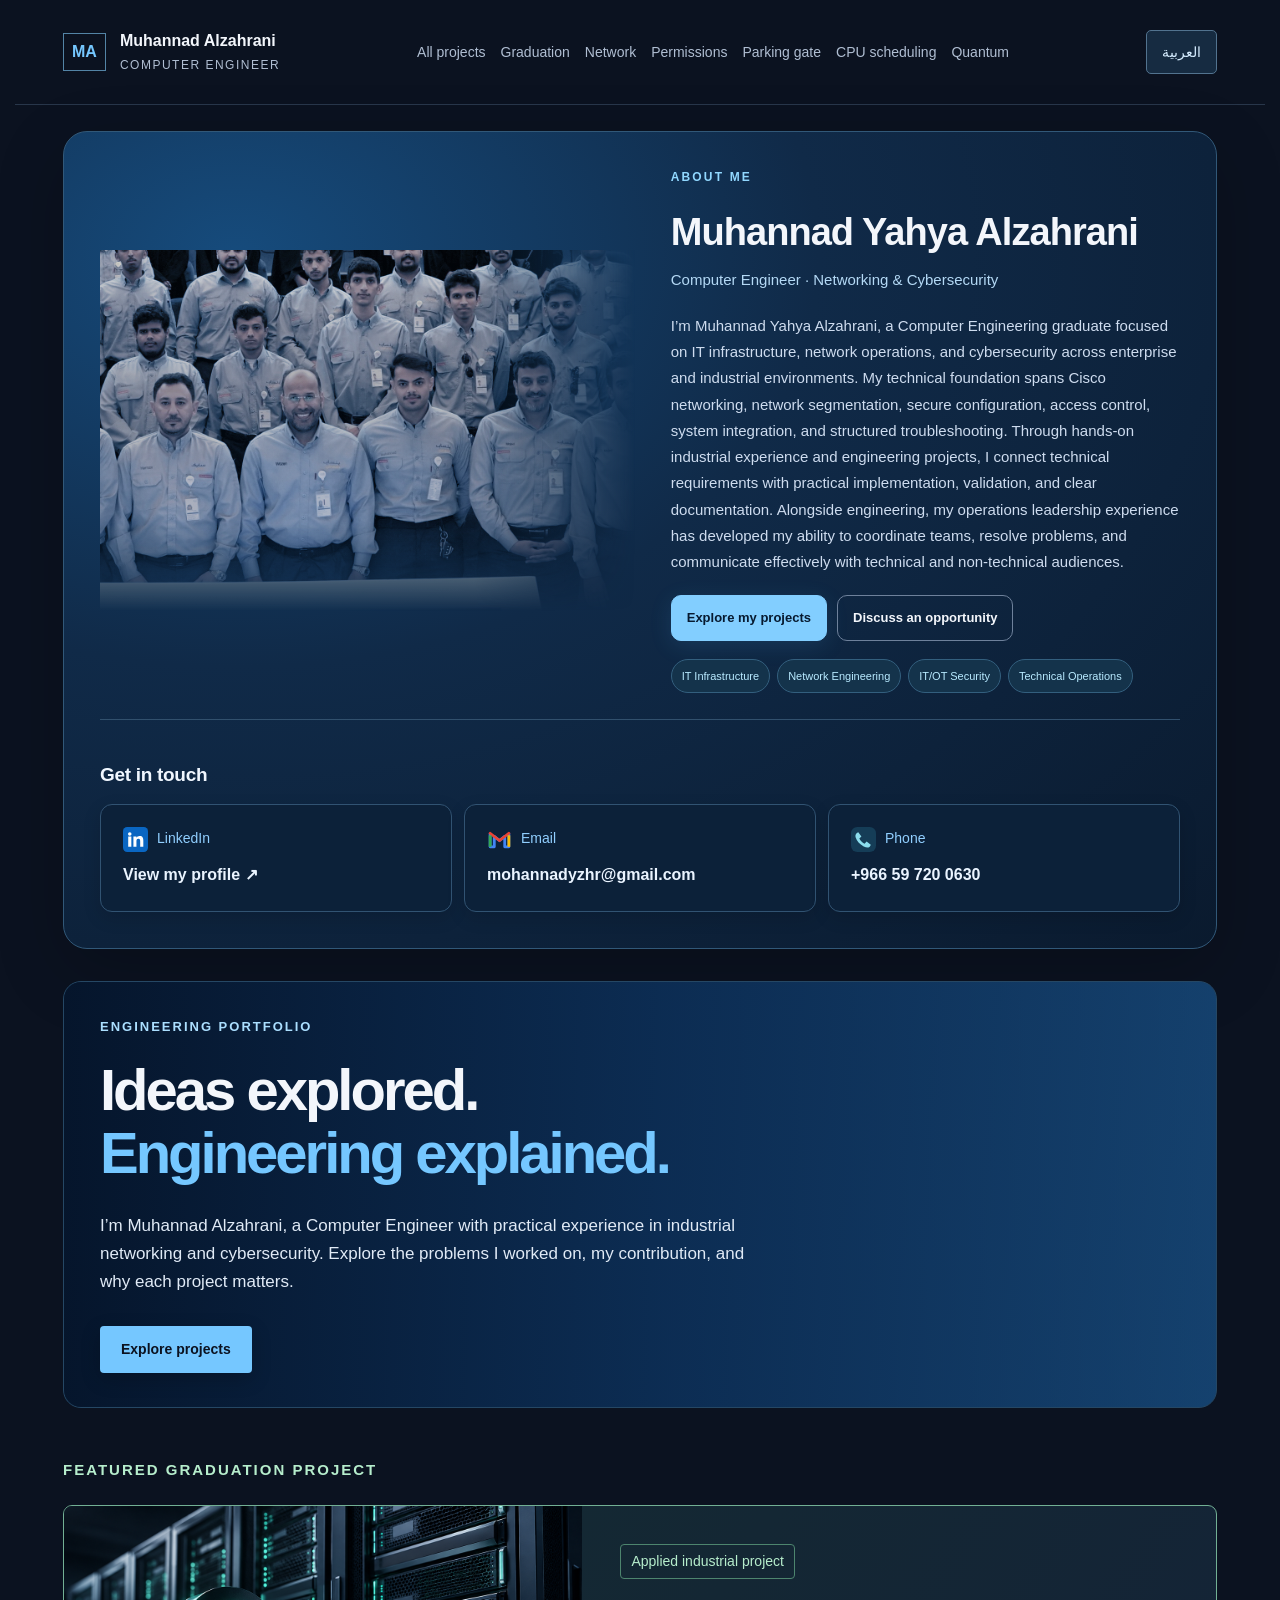
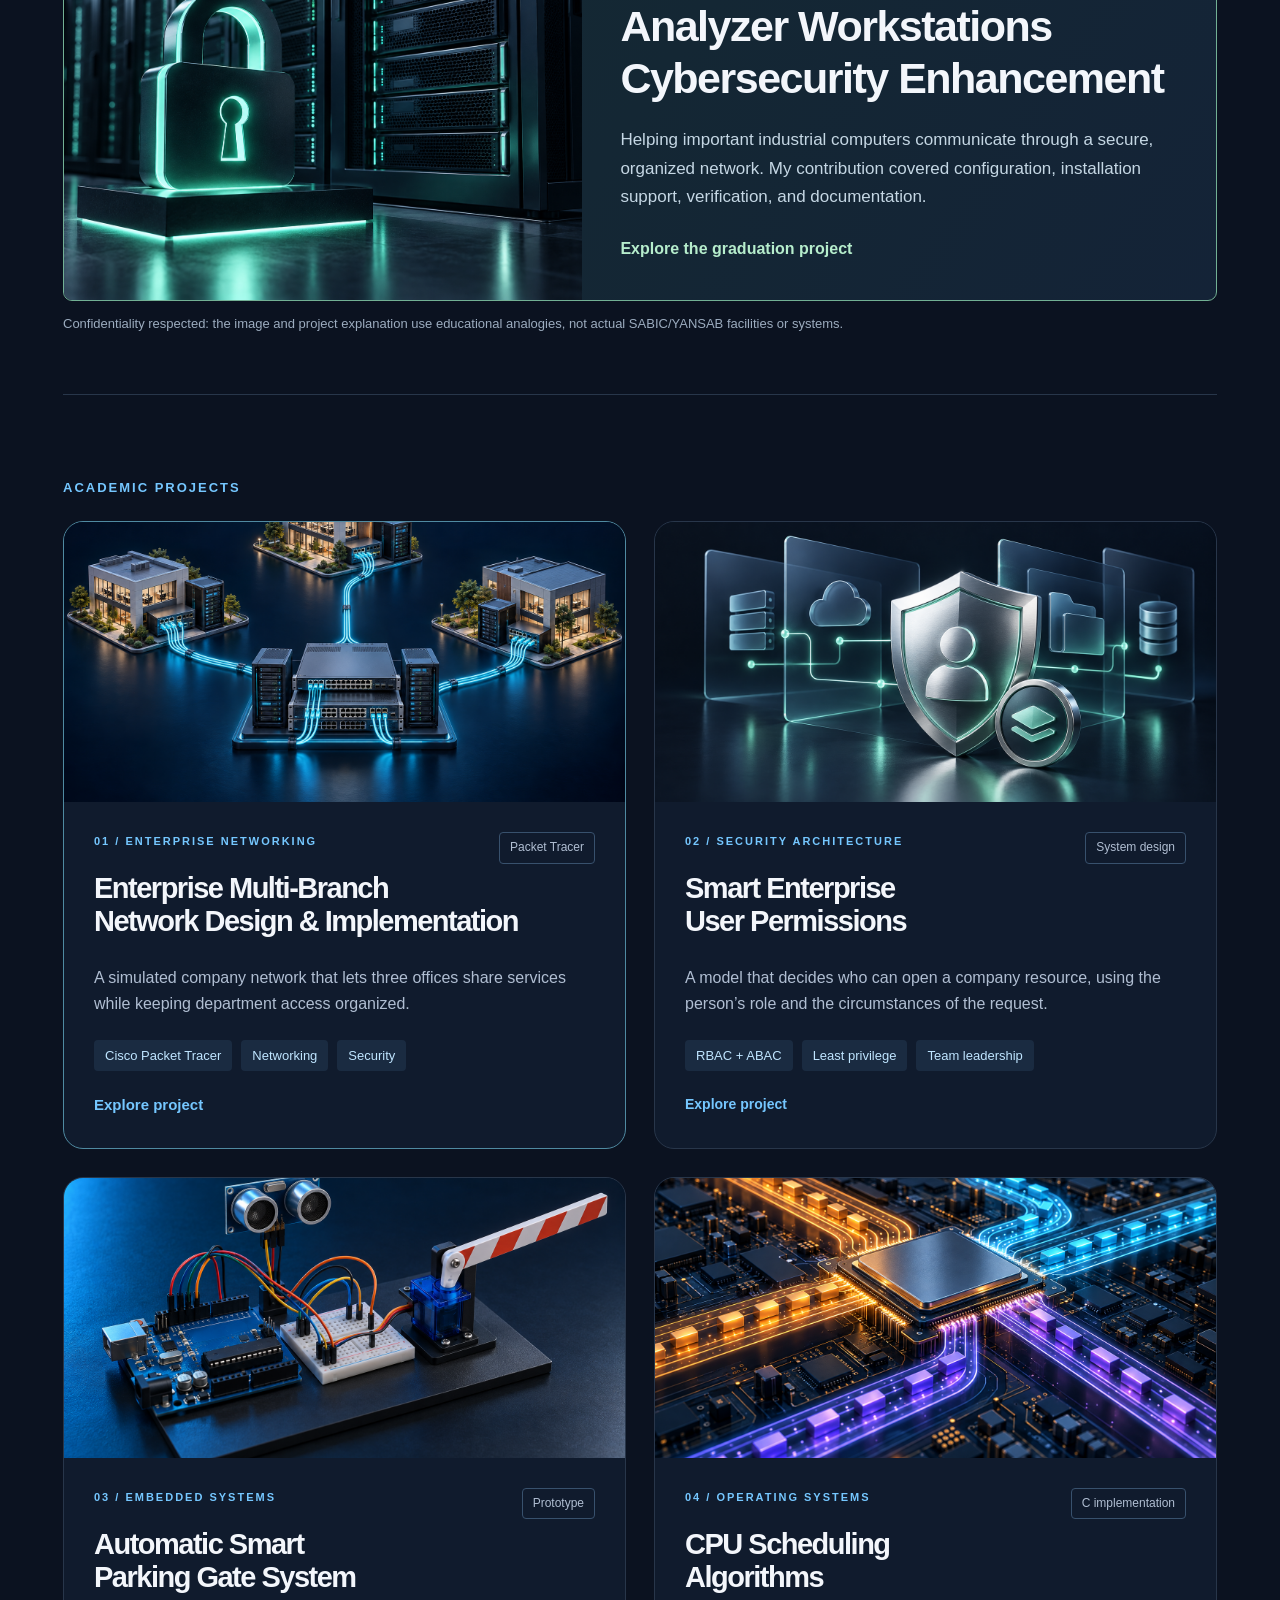
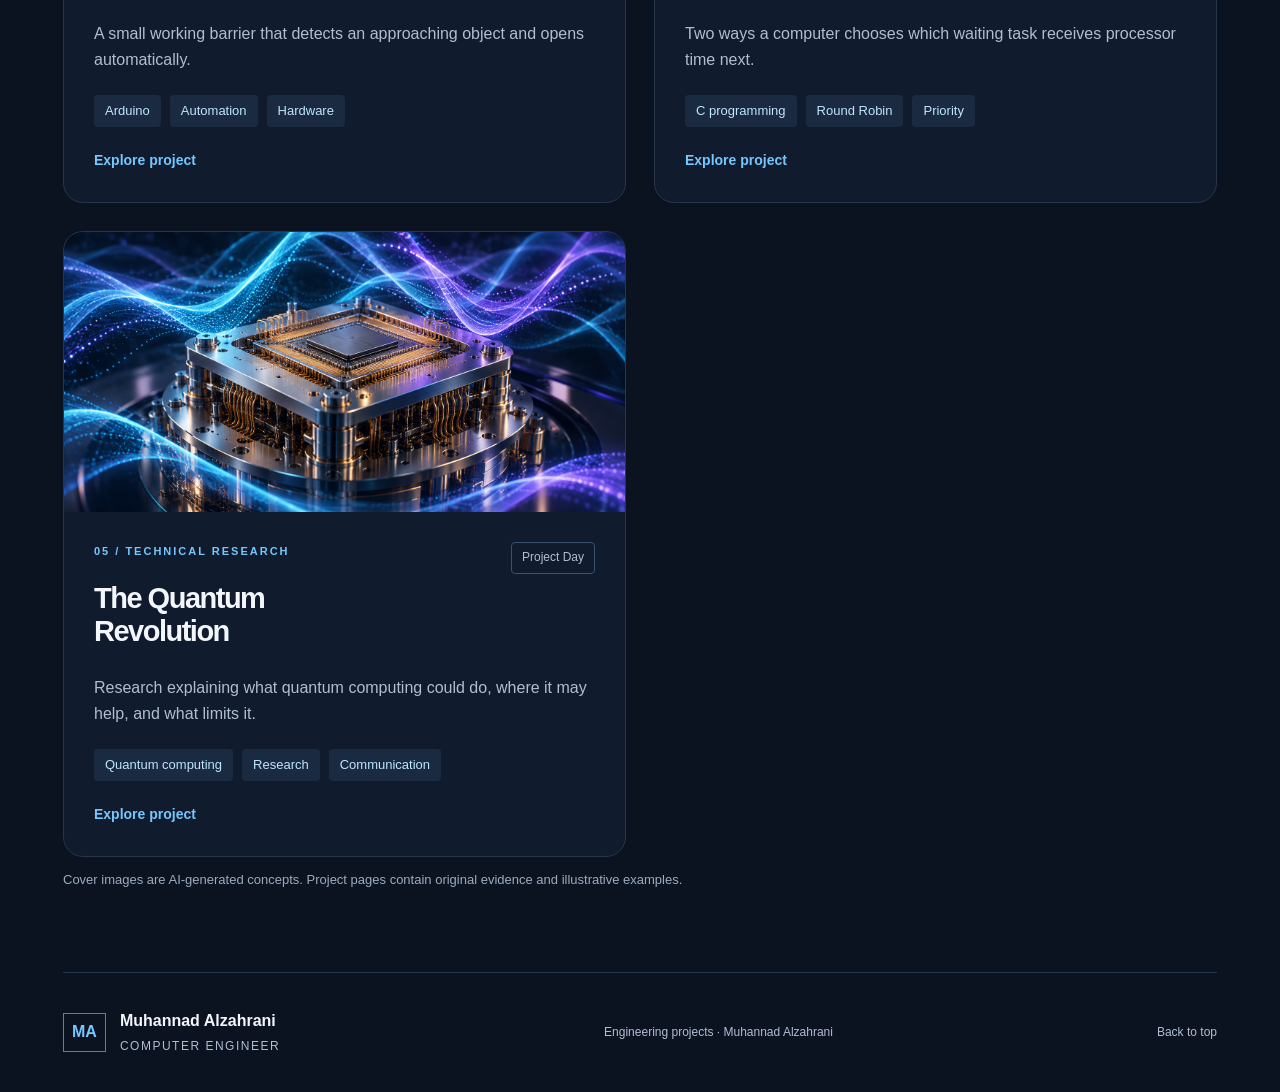
==== commit a6a38dd2: "Place a larger profile photo beside the introduction and use full-width contact row" ====
--- a/index.html
+++ b/index.html
@@ -52,5 +52,19 @@
 .contact-label,.linkedin-label{direction:ltr;justify-content:flex-start}.contact-links{text-align:left;direction:ltr}
 .intro.hero-background{margin-top:32px;box-shadow:none;padding:34px 36px}
 @media(max-width:700px){.profile-opening{padding:24px!important}.profile-photo{width:min(440px,100%)}.opening-about{padding-top:18px!important}.opening-about .profile-bio{font-size:15px}.contact-section{padding-top:18px}.contact-links{grid-template-columns:1fr}.profile-actions .button{flex:none}.intro.hero-background{padding:28px 24px}}
+
+/* Use the space beside the larger photo for the professional introduction */
+.profile-opening{display:grid;grid-template-columns:minmax(0,1.05fr) minmax(0,1fr);column-gap:36px;row-gap:26px;padding:36px!important;align-items:center}
+.profile-photo{width:100%!important;max-width:none!important;margin:0!important;grid-column:1;align-self:center}
+.profile-photo img{width:100%;height:auto;max-height:none}
+.opening-about{grid-column:2;padding:0!important;min-width:0}
+.opening-about h2{font-size:clamp(29px,3vw,38px);line-height:1.16}
+.opening-about .profile-role{font-size:15px}
+.opening-about .profile-bio{font-size:15px;line-height:1.75;margin:18px 0}
+.profile-actions{gap:10px;margin:20px 0 16px}.profile-actions .button{padding:11px 15px;font-size:13px}
+.profile-domains{gap:7px;margin:18px 0 0}.profile-domains span{font-size:11px;padding:7px 10px}
+.profile-opening > .contact-section{grid-column:1/-1;margin:0;padding-top:22px}
+@media(max-width:950px){.profile-opening{grid-template-columns:1fr;padding:28px!important;row-gap:20px}.profile-photo{grid-column:1;width:min(620px,100%)!important}.opening-about{grid-column:1}.opening-about h2{font-size:34px}.profile-opening > .contact-section{grid-column:1}}
+@media(max-width:600px){.profile-opening{padding:22px!important}.opening-about h2{font-size:29px}.contact-links{grid-template-columns:1fr}}
 </style></head>
-<body><header><a class="brand" href="index.html"><span class="monogram">MA</span><span>Muhannad Alzahrani<small>COMPUTER ENGINEER</small></span></a><nav aria-label="Main navigation"><a href="index.html">All projects</a><a href="graduation-project.html">Graduation</a><a href="enterprise-network.html">Network</a><a href="enterprise-permissions.html">Permissions</a><a href="parking-gate.html">Parking gate</a><a href="cpu-scheduling.html">CPU scheduling</a><a href="quantum-computing.html">Quantum</a></nav><button type="button" class="language-toggle" aria-label="Switch to Arabic" data-language-toggle>العربية</button></header><main id="top"><section class="profile-opening" aria-label="About Muhannad"><figure class="profile-photo"><img src="muhannad-training-group.jpg" alt="Muhannad with the YANSAB training group" width="1280" height="864" fetchpriority="high"></figure><div id="about" class="about-profile opening-about"><p class="eyebrow">ABOUT ME</p><h2>Muhannad Yahya Alzahrani</h2><p class="profile-role">Computer Engineer · Networking &amp; Cybersecurity</p><p class="profile-bio">I’m Muhannad Yahya Alzahrani, a Computer Engineering graduate focused on IT infrastructure, network operations, and cybersecurity across enterprise and industrial environments. My technical foundation spans Cisco networking, network segmentation, secure configuration, access control, system integration, and structured troubleshooting. Through hands-on industrial experience and engineering projects, I connect technical requirements with practical implementation, validation, and clear documentation. Alongside engineering, my operations leadership experience has developed my ability to coordinate teams, resolve problems, and communicate effectively with technical and non-technical audiences.</p><div class="profile-actions"><a class="button" href="#projects">Explore my projects</a><a class="button secondary" href="mailto:mohannadyzhr@gmail.com">Discuss an opportunity</a></div><div class="profile-domains"><span>IT Infrastructure</span><span>Network Engineering</span><span>IT/OT Security</span><span>Technical Operations</span></div><div class="contact-section"><h3>Get in touch</h3><div class="contact-links"><a href="https://www.linkedin.com/in/muhannad-alzahraniiii/" target="_blank" rel="noopener"><span class="linkedin-label"><svg class="linkedin-logo" xmlns="http://www.w3.org/2000/svg" viewBox="0 0 24 24" aria-hidden="true"><rect width="24" height="24" rx="4" fill="#0A66C2"/><path fill="#fff" d="M5 9h3v10H5zm1.5-4a1.7 1.7 0 1 1 0 3.4 1.7 1.7 0 0 1 0-3.4zM10 9h2.9v1.4c.6-1 1.5-1.7 3-1.7 3.1 0 3.6 2 3.6 4.6V19h-3v-5c0-1.2 0-2.7-1.7-2.7s-1.9 1.3-1.9 2.6V19H10z"/></svg><span>LinkedIn</span></span><strong>View my profile ↗</strong></a><a href="mailto:mohannadyzhr@gmail.com"><span class="contact-label"><svg class="contact-icon" xmlns="http://www.w3.org/2000/svg" viewBox="0 0 24 24" aria-hidden="true"><path d="M3 6v13h4V9l5 4 5-4v10h4V6" fill="none" stroke="#4285F4" stroke-width="2.7" stroke-linejoin="round"/><path d="M3 6l9 7 9-7" fill="none" stroke="#EA4335" stroke-width="2.7" stroke-linecap="round"/><path d="M3 8v11" stroke="#34A853" stroke-width="2.7"/><path d="M21 8v11" stroke="#FBBC04" stroke-width="2.7"/></svg><span>Email</span></span><strong dir="ltr">mohannadyzhr@gmail.com</strong></a><a href="tel:+966597200630"><span class="contact-label"><svg class="contact-icon" xmlns="http://www.w3.org/2000/svg" viewBox="0 0 24 24" aria-hidden="true"><rect width="24" height="24" rx="6" fill="#153d57"/><path d="M7 5l3 4-2 2c1.2 2.3 2.7 3.8 5 5l2-2 4 3c-1 3-3.3 3.5-6.8 1.6C8.2 16.4 5.6 13.8 4.4 9.8 3.8 7.8 4.8 5.7 7 5z" fill="#8bdded"/></svg><span>Phone</span></span><strong dir="ltr">+966 59 720 0630</strong></a></div></div></div></section><section class="intro hero-background"><p class="eyebrow">ENGINEERING PORTFOLIO</p><h1>Ideas explored.<br><span>Engineering explained.</span></h1><p class="lead">I’m Muhannad Alzahrani, a Computer Engineer with practical experience in industrial networking and cybersecurity. Explore the problems I worked on, my contribution, and why each project matters.</p><a class="button" href="#projects">Explore projects</a></section><section class="featured-graduation"><p class="eyebrow">FEATURED GRADUATION PROJECT</p><a class="graduation-feature" href="graduation-project.html"><img src="permissions-server-concept.png" alt="Generic server illustration used as an educational analogy, not company equipment"><div class="featured-copy"><span class="pill">Applied industrial project</span><h2>Analyzer Workstations Cybersecurity Enhancement</h2><p>Helping important industrial computers communicate through a secure, organized network. My contribution covered configuration, installation support, verification, and documentation.</p><span class="card-link">Explore the graduation project</span></div></a><p class="caption">Confidentiality respected: the image and project explanation use educational analogies, not actual SABIC/YANSAB facilities or systems.</p></section><section id="projects"><p class="eyebrow">ACADEMIC PROJECTS</p><div class="project-cards"><a class="project-card network-card" href="enterprise-network.html"><img src="network-concept.png" alt="Concept illustration of enterprise routing equipment and connected office networks"><div class="card-content"><div class="project-heading"><span class="eyebrow">01 / ENTERPRISE NETWORKING</span><span class="pill">Packet Tracer</span></div><h2>Enterprise Multi-Branch<br>Network Design &amp; Implementation</h2><p>A simulated company network that lets three offices share services while keeping department access organized.</p><div class="tags"><span>Cisco Packet Tracer</span><span>Networking</span><span>Security</span></div><span class="card-link">Explore project</span></div></a><a class="project-card permissions-card" href="enterprise-permissions.html"><img src="permissions-concept.png" alt="Concept illustration of enterprise identity and access control"><div class="card-content"><div class="project-heading"><span class="eyebrow">02 / SECURITY ARCHITECTURE</span><span class="pill">System design</span></div><h2>Smart Enterprise<br>User Permissions</h2><p>A model that decides who can open a company resource, using the person’s role and the circumstances of the request.</p><div class="tags"><span>RBAC + ABAC</span><span>Least privilege</span><span>Team leadership</span></div><span class="card-link">Explore project</span></div></a><a class="project-card" href="parking-gate.html"><img src="parking-concept.png" alt="Concept illustration of an automated tabletop parking gate"><div class="card-content"><div class="project-heading"><span class="eyebrow">03 / EMBEDDED SYSTEMS</span><span class="pill">Prototype</span></div><h2>Automatic Smart<br>Parking Gate System</h2><p>A small working barrier that detects an approaching object and opens automatically.</p><div class="tags"><span>Arduino</span><span>Automation</span><span>Hardware</span></div><span class="card-link">Explore project</span></div></a><a class="project-card cpu-card" href="cpu-scheduling.html"><img src="cpu-concept.png" alt="Concept illustration of a processor with abstract queued execution tasks"><div class="card-content"><div class="project-heading"><span class="eyebrow">04 / OPERATING SYSTEMS</span><span class="pill">C implementation</span></div><h2>CPU Scheduling<br>Algorithms</h2><p>Two ways a computer chooses which waiting task receives processor time next.</p><div class="tags"><span>C programming</span><span>Round Robin</span><span>Priority</span></div><span class="card-link">Explore project</span></div></a><a class="project-card quantum-card" href="quantum-computing.html"><img src="quantum-concept.png" alt="Concept artwork of a quantum processor with abstract probability waves"><div class="card-content"><div class="project-heading"><span class="eyebrow">05 / TECHNICAL RESEARCH</span><span class="pill">Project Day</span></div><h2>The Quantum<br>Revolution</h2><p>Research explaining what quantum computing could do, where it may help, and what limits it.</p><div class="tags"><span>Quantum computing</span><span>Research</span><span>Communication</span></div><span class="card-link">Explore project</span></div></a></div><p class="caption">Cover images are AI-generated concepts. Project pages contain original evidence and illustrative examples.</p></section></main><footer><a class="brand" href="index.html"><span class="monogram">MA</span><span>Muhannad Alzahrani<small>COMPUTER ENGINEER</small></span></a><span>Engineering projects · Muhannad Alzahrani</span><a href="#top">Back to top</a></footer><script src="image-viewer.js" defer></script><script src="translations.js" defer></script><script src="profile-translations.js?v=3" defer></script><script src="language.js" defer></script></body></html>+<body><header><a class="brand" href="index.html"><span class="monogram">MA</span><span>Muhannad Alzahrani<small>COMPUTER ENGINEER</small></span></a><nav aria-label="Main navigation"><a href="index.html">All projects</a><a href="graduation-project.html">Graduation</a><a href="enterprise-network.html">Network</a><a href="enterprise-permissions.html">Permissions</a><a href="parking-gate.html">Parking gate</a><a href="cpu-scheduling.html">CPU scheduling</a><a href="quantum-computing.html">Quantum</a></nav><button type="button" class="language-toggle" aria-label="Switch to Arabic" data-language-toggle>العربية</button></header><main id="top"><section class="profile-opening" aria-label="About Muhannad"><figure class="profile-photo"><img src="muhannad-training-group.jpg" alt="Muhannad with the YANSAB training group" width="1280" height="864" fetchpriority="high"></figure><div id="about" class="about-profile opening-about"><p class="eyebrow">ABOUT ME</p><h2>Muhannad Yahya Alzahrani</h2><p class="profile-role">Computer Engineer · Networking &amp; Cybersecurity</p><p class="profile-bio">I’m Muhannad Yahya Alzahrani, a Computer Engineering graduate focused on IT infrastructure, network operations, and cybersecurity across enterprise and industrial environments. My technical foundation spans Cisco networking, network segmentation, secure configuration, access control, system integration, and structured troubleshooting. Through hands-on industrial experience and engineering projects, I connect technical requirements with practical implementation, validation, and clear documentation. Alongside engineering, my operations leadership experience has developed my ability to coordinate teams, resolve problems, and communicate effectively with technical and non-technical audiences.</p><div class="profile-actions"><a class="button" href="#projects">Explore my projects</a><a class="button secondary" href="mailto:mohannadyzhr@gmail.com">Discuss an opportunity</a></div><div class="profile-domains"><span>IT Infrastructure</span><span>Network Engineering</span><span>IT/OT Security</span><span>Technical Operations</span></div></div><div class="contact-section"><h3>Get in touch</h3><div class="contact-links"><a href="https://www.linkedin.com/in/muhannad-alzahraniiii/" target="_blank" rel="noopener"><span class="linkedin-label"><svg class="linkedin-logo" xmlns="http://www.w3.org/2000/svg" viewBox="0 0 24 24" aria-hidden="true"><rect width="24" height="24" rx="4" fill="#0A66C2"/><path fill="#fff" d="M5 9h3v10H5zm1.5-4a1.7 1.7 0 1 1 0 3.4 1.7 1.7 0 0 1 0-3.4zM10 9h2.9v1.4c.6-1 1.5-1.7 3-1.7 3.1 0 3.6 2 3.6 4.6V19h-3v-5c0-1.2 0-2.7-1.7-2.7s-1.9 1.3-1.9 2.6V19H10z"/></svg><span>LinkedIn</span></span><strong>View my profile ↗</strong></a><a href="mailto:mohannadyzhr@gmail.com"><span class="contact-label"><svg class="contact-icon" xmlns="http://www.w3.org/2000/svg" viewBox="0 0 24 24" aria-hidden="true"><path d="M3 6v13h4V9l5 4 5-4v10h4V6" fill="none" stroke="#4285F4" stroke-width="2.7" stroke-linejoin="round"/><path d="M3 6l9 7 9-7" fill="none" stroke="#EA4335" stroke-width="2.7" stroke-linecap="round"/><path d="M3 8v11" stroke="#34A853" stroke-width="2.7"/><path d="M21 8v11" stroke="#FBBC04" stroke-width="2.7"/></svg><span>Email</span></span><strong dir="ltr">mohannadyzhr@gmail.com</strong></a><a href="tel:+966597200630"><span class="contact-label"><svg class="contact-icon" xmlns="http://www.w3.org/2000/svg" viewBox="0 0 24 24" aria-hidden="true"><rect width="24" height="24" rx="6" fill="#153d57"/><path d="M7 5l3 4-2 2c1.2 2.3 2.7 3.8 5 5l2-2 4 3c-1 3-3.3 3.5-6.8 1.6C8.2 16.4 5.6 13.8 4.4 9.8 3.8 7.8 4.8 5.7 7 5z" fill="#8bdded"/></svg><span>Phone</span></span><strong dir="ltr">+966 59 720 0630</strong></a></div></div></section><section class="intro hero-background"><p class="eyebrow">ENGINEERING PORTFOLIO</p><h1>Ideas explored.<br><span>Engineering explained.</span></h1><p class="lead">I’m Muhannad Alzahrani, a Computer Engineer with practical experience in industrial networking and cybersecurity. Explore the problems I worked on, my contribution, and why each project matters.</p><a class="button" href="#projects">Explore projects</a></section><section class="featured-graduation"><p class="eyebrow">FEATURED GRADUATION PROJECT</p><a class="graduation-feature" href="graduation-project.html"><img src="permissions-server-concept.png" alt="Generic server illustration used as an educational analogy, not company equipment"><div class="featured-copy"><span class="pill">Applied industrial project</span><h2>Analyzer Workstations Cybersecurity Enhancement</h2><p>Helping important industrial computers communicate through a secure, organized network. My contribution covered configuration, installation support, verification, and documentation.</p><span class="card-link">Explore the graduation project</span></div></a><p class="caption">Confidentiality respected: the image and project explanation use educational analogies, not actual SABIC/YANSAB facilities or systems.</p></section><section id="projects"><p class="eyebrow">ACADEMIC PROJECTS</p><div class="project-cards"><a class="project-card network-card" href="enterprise-network.html"><img src="network-concept.png" alt="Concept illustration of enterprise routing equipment and connected office networks"><div class="card-content"><div class="project-heading"><span class="eyebrow">01 / ENTERPRISE NETWORKING</span><span class="pill">Packet Tracer</span></div><h2>Enterprise Multi-Branch<br>Network Design &amp; Implementation</h2><p>A simulated company network that lets three offices share services while keeping department access organized.</p><div class="tags"><span>Cisco Packet Tracer</span><span>Networking</span><span>Security</span></div><span class="card-link">Explore project</span></div></a><a class="project-card permissions-card" href="enterprise-permissions.html"><img src="permissions-concept.png" alt="Concept illustration of enterprise identity and access control"><div class="card-content"><div class="project-heading"><span class="eyebrow">02 / SECURITY ARCHITECTURE</span><span class="pill">System design</span></div><h2>Smart Enterprise<br>User Permissions</h2><p>A model that decides who can open a company resource, using the person’s role and the circumstances of the request.</p><div class="tags"><span>RBAC + ABAC</span><span>Least privilege</span><span>Team leadership</span></div><span class="card-link">Explore project</span></div></a><a class="project-card" href="parking-gate.html"><img src="parking-concept.png" alt="Concept illustration of an automated tabletop parking gate"><div class="card-content"><div class="project-heading"><span class="eyebrow">03 / EMBEDDED SYSTEMS</span><span class="pill">Prototype</span></div><h2>Automatic Smart<br>Parking Gate System</h2><p>A small working barrier that detects an approaching object and opens automatically.</p><div class="tags"><span>Arduino</span><span>Automation</span><span>Hardware</span></div><span class="card-link">Explore project</span></div></a><a class="project-card cpu-card" href="cpu-scheduling.html"><img src="cpu-concept.png" alt="Concept illustration of a processor with abstract queued execution tasks"><div class="card-content"><div class="project-heading"><span class="eyebrow">04 / OPERATING SYSTEMS</span><span class="pill">C implementation</span></div><h2>CPU Scheduling<br>Algorithms</h2><p>Two ways a computer chooses which waiting task receives processor time next.</p><div class="tags"><span>C programming</span><span>Round Robin</span><span>Priority</span></div><span class="card-link">Explore project</span></div></a><a class="project-card quantum-card" href="quantum-computing.html"><img src="quantum-concept.png" alt="Concept artwork of a quantum processor with abstract probability waves"><div class="card-content"><div class="project-heading"><span class="eyebrow">05 / TECHNICAL RESEARCH</span><span class="pill">Project Day</span></div><h2>The Quantum<br>Revolution</h2><p>Research explaining what quantum computing could do, where it may help, and what limits it.</p><div class="tags"><span>Quantum computing</span><span>Research</span><span>Communication</span></div><span class="card-link">Explore project</span></div></a></div><p class="caption">Cover images are AI-generated concepts. Project pages contain original evidence and illustrative examples.</p></section></main><footer><a class="brand" href="index.html"><span class="monogram">MA</span><span>Muhannad Alzahrani<small>COMPUTER ENGINEER</small></span></a><span>Engineering projects · Muhannad Alzahrani</span><a href="#top">Back to top</a></footer><script src="image-viewer.js" defer></script><script src="translations.js" defer></script><script src="profile-translations.js?v=3" defer></script><script src="language.js" defer></script></body></html>
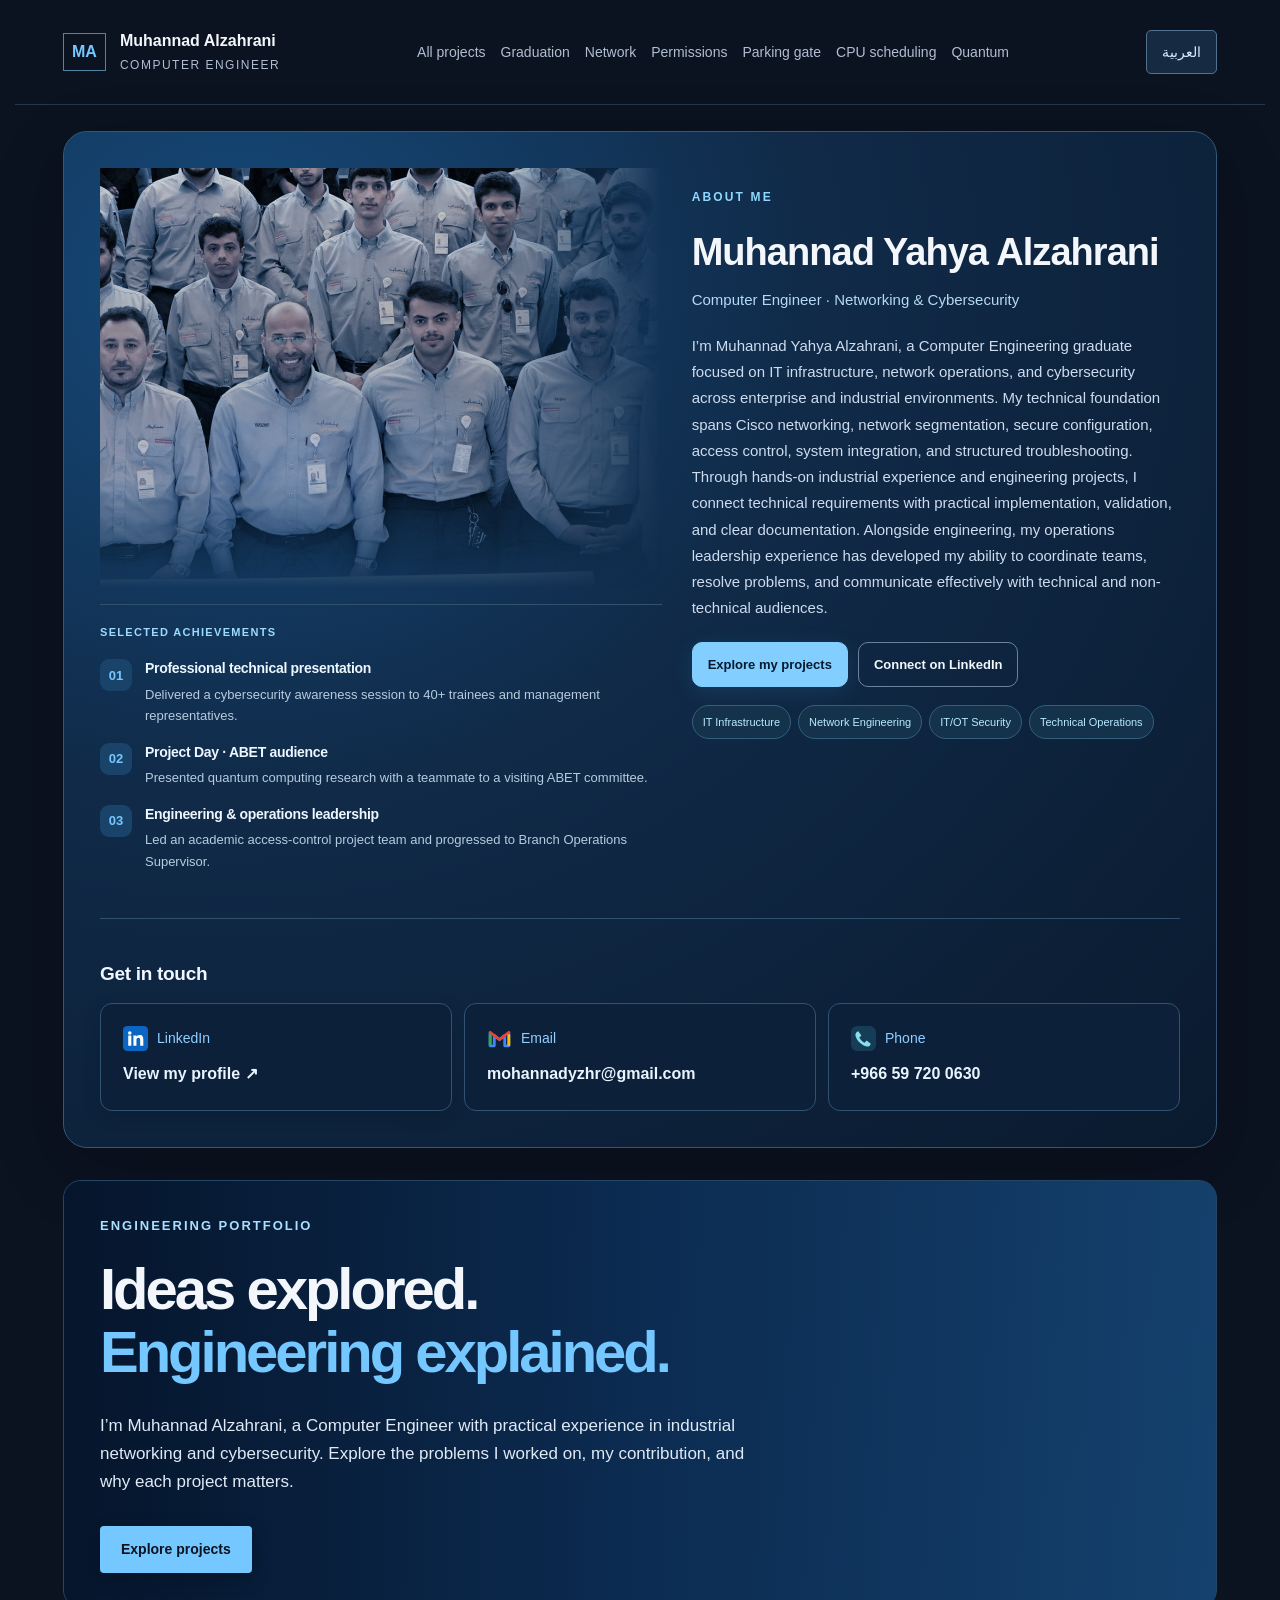
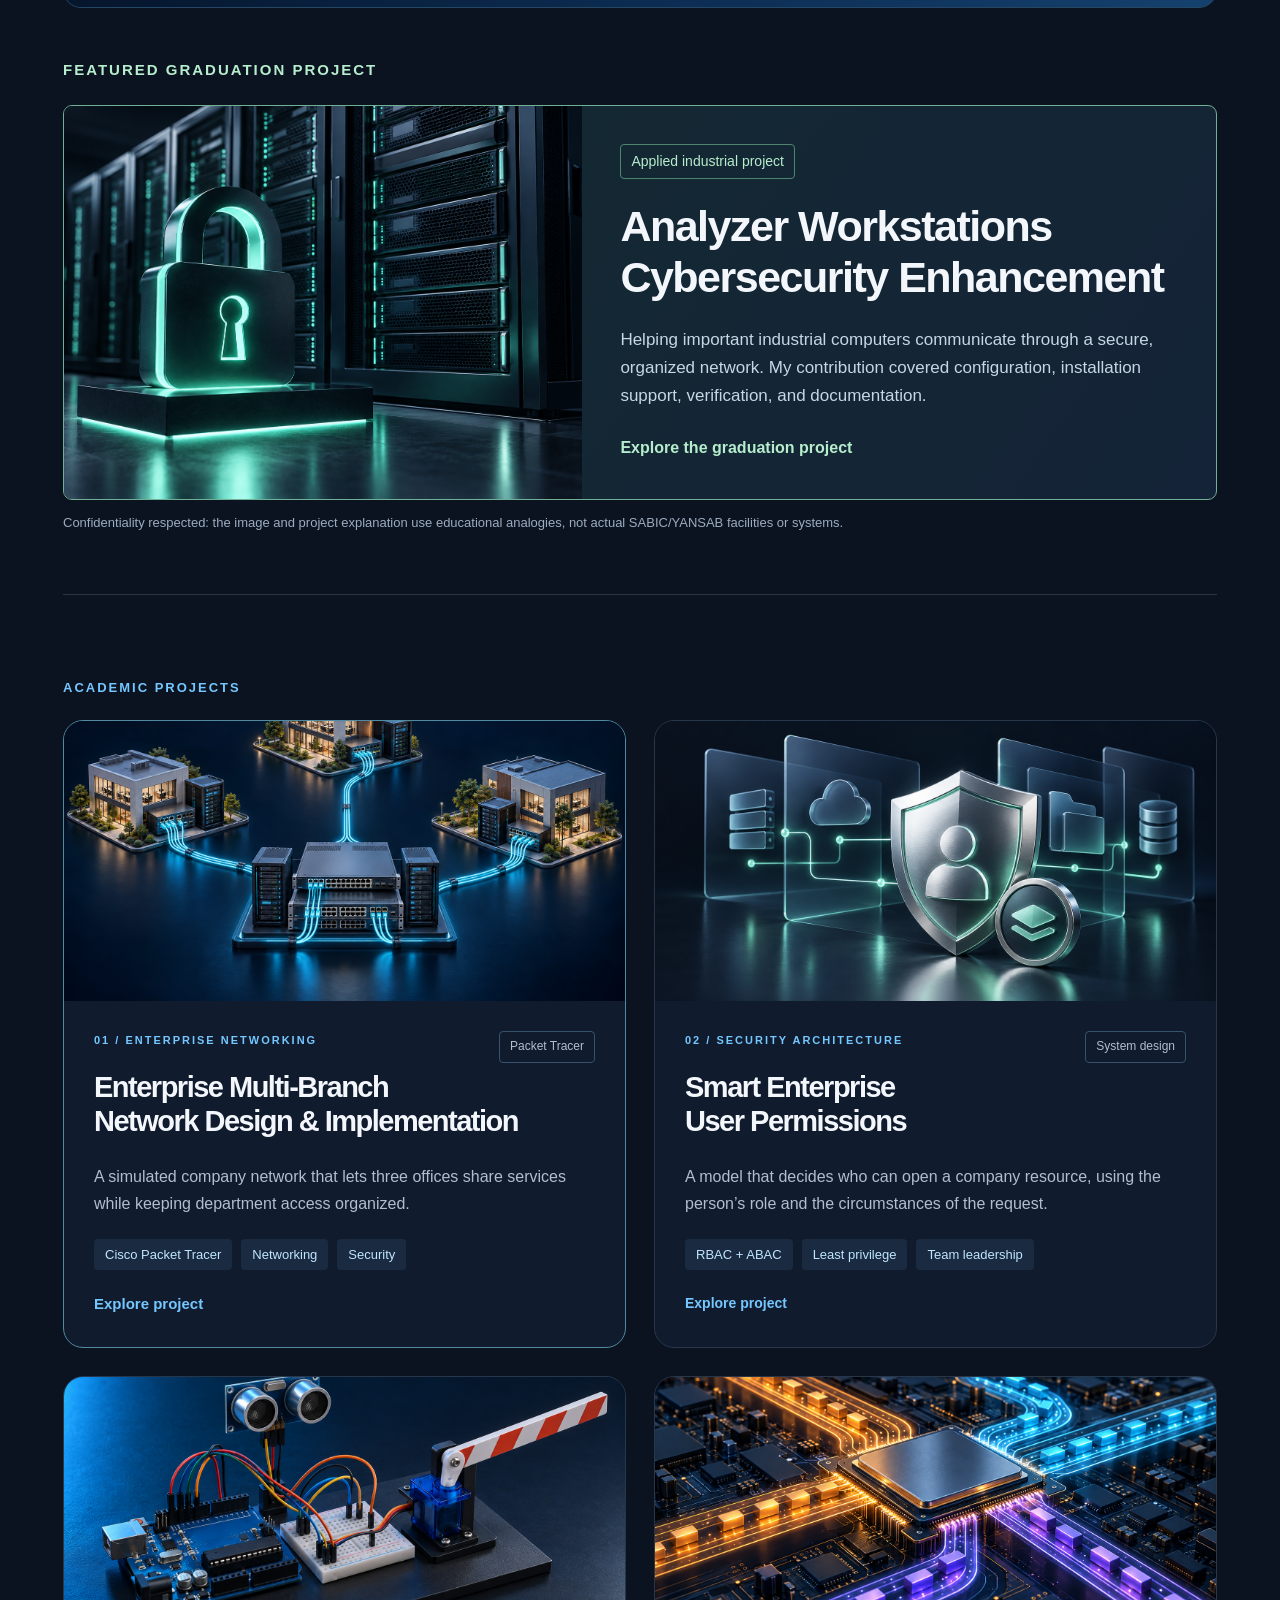
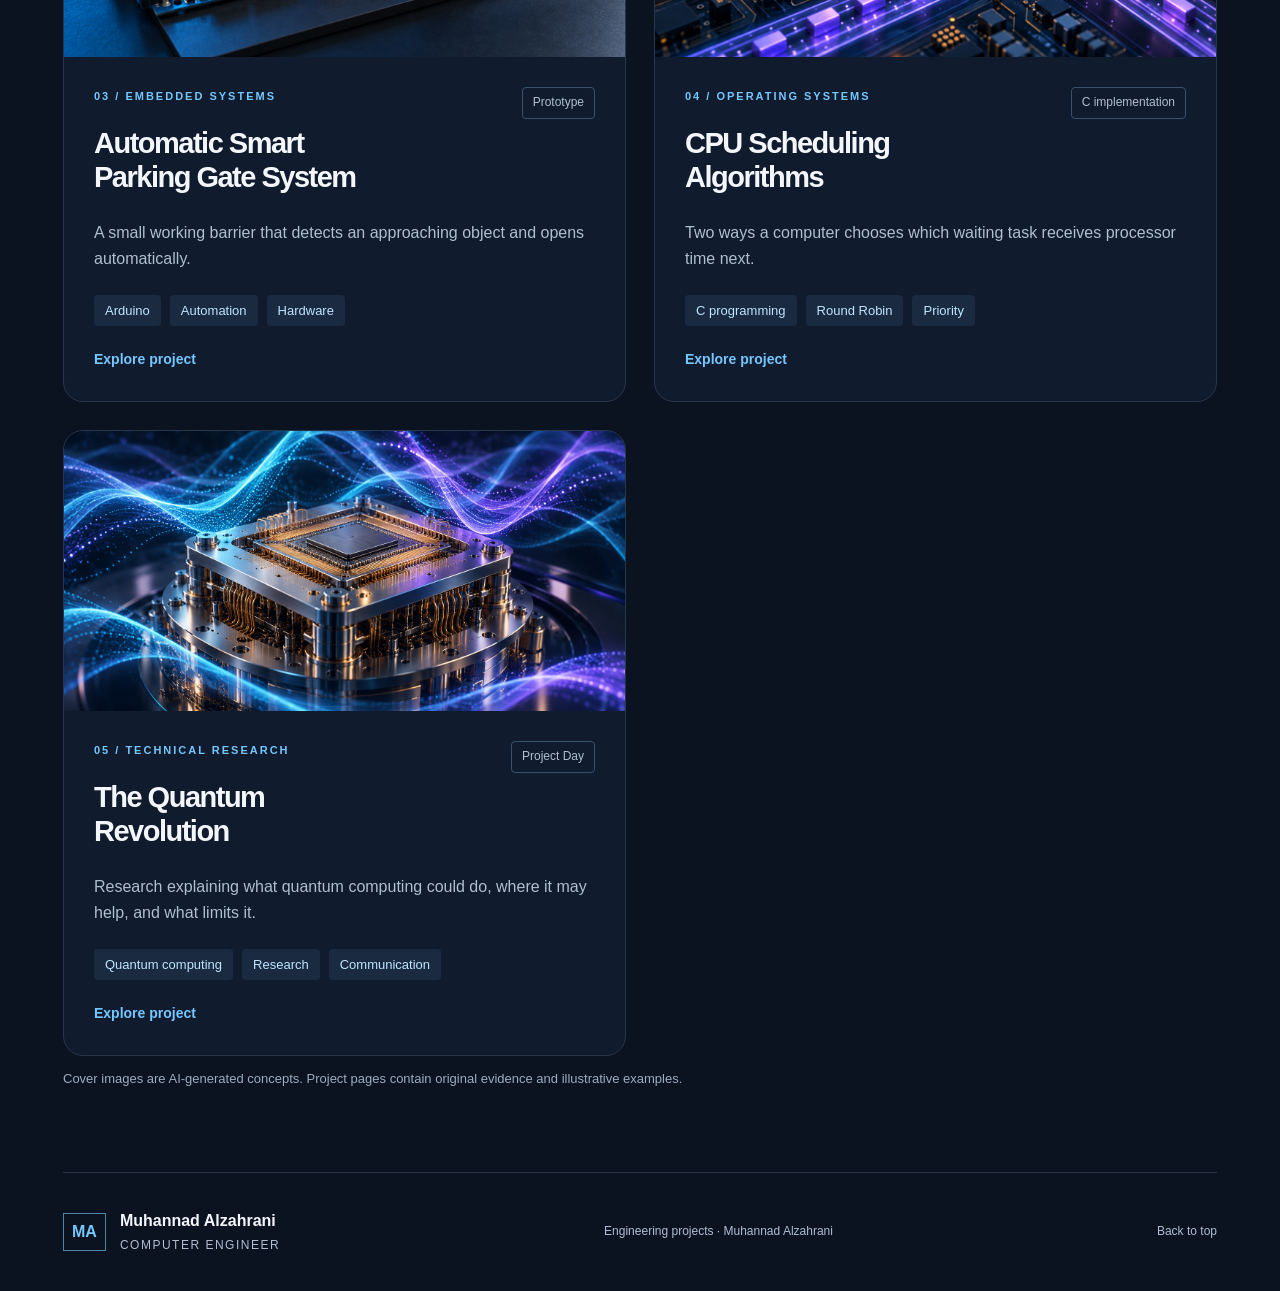
==== commit d9674346: "Enlarge and zoom profile photo, add achievements and make phone and email selectable plain text" ====
--- a/index.html
+++ b/index.html
@@ -66,5 +66,22 @@
 .profile-opening > .contact-section{grid-column:1/-1;margin:0;padding-top:22px}
 @media(max-width:950px){.profile-opening{grid-template-columns:1fr;padding:28px!important;row-gap:20px}.profile-photo{grid-column:1;width:min(620px,100%)!important}.opening-about{grid-column:1}.opening-about h2{font-size:34px}.profile-opening > .contact-section{grid-column:1}}
 @media(max-width:600px){.profile-opening{padding:22px!important}.opening-about h2{font-size:29px}.contact-links{grid-template-columns:1fr}}
+
+/* Enlarged photo, verified career highlights and plain contact details */
+.profile-opening{grid-template-columns:minmax(0,1.15fr) minmax(0,1fr);gap:30px;align-items:start}
+.photo-column{grid-column:1;min-width:0}
+.profile-photo{height:420px;overflow:hidden;width:100%!important;align-self:start}
+.profile-photo img{width:100%;height:420px;object-fit:cover;object-position:55% 43%;transform:scale(1.12);transform-origin:55% 43%}
+.profile-achievements{margin-top:16px;padding:18px 0 0;border-top:1px solid #31516d}
+.profile-achievements .eyebrow{font-size:11px;letter-spacing:.12em;color:#9ddaff;margin-bottom:18px}
+.profile-achievements article{display:flex;gap:13px;align-items:start;margin:16px 0}
+.achievement-mark{display:flex;align-items:center;justify-content:center;width:32px;height:32px;flex:0 0 32px;border-radius:9px;background:#194368;color:#a7ddff;font-size:11px;font-weight:700}
+.profile-achievements h3{font-size:14px;line-height:1.4;margin:0 0 5px;color:#edf7ff}
+.profile-achievements p{font-size:13px;line-height:1.65;color:#b7cbdf;margin:0}
+.opening-about{padding-top:20px!important}
+.contact-card{display:flex;flex-direction:column;gap:10px;padding:22px;border:1px solid #315372;border-radius:12px;background:#0c2139;color:#eaf4ff;min-width:0;min-height:108px;box-sizing:border-box}
+.contact-card .contact-label{color:#91cfff;font-size:14px}.contact-card strong{font-size:16px;overflow-wrap:anywhere;user-select:text}
+@media(max-width:950px){.photo-column{grid-column:1}.profile-photo{height:400px;max-width:620px!important}.profile-photo img{height:400px}.profile-achievements{max-width:620px}.opening-about{padding-top:6px!important}}
+@media(max-width:600px){.profile-photo{height:320px}.profile-photo img{height:320px}.contact-card{padding:18px}}
 </style></head>
-<body><header><a class="brand" href="index.html"><span class="monogram">MA</span><span>Muhannad Alzahrani<small>COMPUTER ENGINEER</small></span></a><nav aria-label="Main navigation"><a href="index.html">All projects</a><a href="graduation-project.html">Graduation</a><a href="enterprise-network.html">Network</a><a href="enterprise-permissions.html">Permissions</a><a href="parking-gate.html">Parking gate</a><a href="cpu-scheduling.html">CPU scheduling</a><a href="quantum-computing.html">Quantum</a></nav><button type="button" class="language-toggle" aria-label="Switch to Arabic" data-language-toggle>العربية</button></header><main id="top"><section class="profile-opening" aria-label="About Muhannad"><figure class="profile-photo"><img src="muhannad-training-group.jpg" alt="Muhannad with the YANSAB training group" width="1280" height="864" fetchpriority="high"></figure><div id="about" class="about-profile opening-about"><p class="eyebrow">ABOUT ME</p><h2>Muhannad Yahya Alzahrani</h2><p class="profile-role">Computer Engineer · Networking &amp; Cybersecurity</p><p class="profile-bio">I’m Muhannad Yahya Alzahrani, a Computer Engineering graduate focused on IT infrastructure, network operations, and cybersecurity across enterprise and industrial environments. My technical foundation spans Cisco networking, network segmentation, secure configuration, access control, system integration, and structured troubleshooting. Through hands-on industrial experience and engineering projects, I connect technical requirements with practical implementation, validation, and clear documentation. Alongside engineering, my operations leadership experience has developed my ability to coordinate teams, resolve problems, and communicate effectively with technical and non-technical audiences.</p><div class="profile-actions"><a class="button" href="#projects">Explore my projects</a><a class="button secondary" href="mailto:mohannadyzhr@gmail.com">Discuss an opportunity</a></div><div class="profile-domains"><span>IT Infrastructure</span><span>Network Engineering</span><span>IT/OT Security</span><span>Technical Operations</span></div></div><div class="contact-section"><h3>Get in touch</h3><div class="contact-links"><a href="https://www.linkedin.com/in/muhannad-alzahraniiii/" target="_blank" rel="noopener"><span class="linkedin-label"><svg class="linkedin-logo" xmlns="http://www.w3.org/2000/svg" viewBox="0 0 24 24" aria-hidden="true"><rect width="24" height="24" rx="4" fill="#0A66C2"/><path fill="#fff" d="M5 9h3v10H5zm1.5-4a1.7 1.7 0 1 1 0 3.4 1.7 1.7 0 0 1 0-3.4zM10 9h2.9v1.4c.6-1 1.5-1.7 3-1.7 3.1 0 3.6 2 3.6 4.6V19h-3v-5c0-1.2 0-2.7-1.7-2.7s-1.9 1.3-1.9 2.6V19H10z"/></svg><span>LinkedIn</span></span><strong>View my profile ↗</strong></a><a href="mailto:mohannadyzhr@gmail.com"><span class="contact-label"><svg class="contact-icon" xmlns="http://www.w3.org/2000/svg" viewBox="0 0 24 24" aria-hidden="true"><path d="M3 6v13h4V9l5 4 5-4v10h4V6" fill="none" stroke="#4285F4" stroke-width="2.7" stroke-linejoin="round"/><path d="M3 6l9 7 9-7" fill="none" stroke="#EA4335" stroke-width="2.7" stroke-linecap="round"/><path d="M3 8v11" stroke="#34A853" stroke-width="2.7"/><path d="M21 8v11" stroke="#FBBC04" stroke-width="2.7"/></svg><span>Email</span></span><strong dir="ltr">mohannadyzhr@gmail.com</strong></a><a href="tel:+966597200630"><span class="contact-label"><svg class="contact-icon" xmlns="http://www.w3.org/2000/svg" viewBox="0 0 24 24" aria-hidden="true"><rect width="24" height="24" rx="6" fill="#153d57"/><path d="M7 5l3 4-2 2c1.2 2.3 2.7 3.8 5 5l2-2 4 3c-1 3-3.3 3.5-6.8 1.6C8.2 16.4 5.6 13.8 4.4 9.8 3.8 7.8 4.8 5.7 7 5z" fill="#8bdded"/></svg><span>Phone</span></span><strong dir="ltr">+966 59 720 0630</strong></a></div></div></section><section class="intro hero-background"><p class="eyebrow">ENGINEERING PORTFOLIO</p><h1>Ideas explored.<br><span>Engineering explained.</span></h1><p class="lead">I’m Muhannad Alzahrani, a Computer Engineer with practical experience in industrial networking and cybersecurity. Explore the problems I worked on, my contribution, and why each project matters.</p><a class="button" href="#projects">Explore projects</a></section><section class="featured-graduation"><p class="eyebrow">FEATURED GRADUATION PROJECT</p><a class="graduation-feature" href="graduation-project.html"><img src="permissions-server-concept.png" alt="Generic server illustration used as an educational analogy, not company equipment"><div class="featured-copy"><span class="pill">Applied industrial project</span><h2>Analyzer Workstations Cybersecurity Enhancement</h2><p>Helping important industrial computers communicate through a secure, organized network. My contribution covered configuration, installation support, verification, and documentation.</p><span class="card-link">Explore the graduation project</span></div></a><p class="caption">Confidentiality respected: the image and project explanation use educational analogies, not actual SABIC/YANSAB facilities or systems.</p></section><section id="projects"><p class="eyebrow">ACADEMIC PROJECTS</p><div class="project-cards"><a class="project-card network-card" href="enterprise-network.html"><img src="network-concept.png" alt="Concept illustration of enterprise routing equipment and connected office networks"><div class="card-content"><div class="project-heading"><span class="eyebrow">01 / ENTERPRISE NETWORKING</span><span class="pill">Packet Tracer</span></div><h2>Enterprise Multi-Branch<br>Network Design &amp; Implementation</h2><p>A simulated company network that lets three offices share services while keeping department access organized.</p><div class="tags"><span>Cisco Packet Tracer</span><span>Networking</span><span>Security</span></div><span class="card-link">Explore project</span></div></a><a class="project-card permissions-card" href="enterprise-permissions.html"><img src="permissions-concept.png" alt="Concept illustration of enterprise identity and access control"><div class="card-content"><div class="project-heading"><span class="eyebrow">02 / SECURITY ARCHITECTURE</span><span class="pill">System design</span></div><h2>Smart Enterprise<br>User Permissions</h2><p>A model that decides who can open a company resource, using the person’s role and the circumstances of the request.</p><div class="tags"><span>RBAC + ABAC</span><span>Least privilege</span><span>Team leadership</span></div><span class="card-link">Explore project</span></div></a><a class="project-card" href="parking-gate.html"><img src="parking-concept.png" alt="Concept illustration of an automated tabletop parking gate"><div class="card-content"><div class="project-heading"><span class="eyebrow">03 / EMBEDDED SYSTEMS</span><span class="pill">Prototype</span></div><h2>Automatic Smart<br>Parking Gate System</h2><p>A small working barrier that detects an approaching object and opens automatically.</p><div class="tags"><span>Arduino</span><span>Automation</span><span>Hardware</span></div><span class="card-link">Explore project</span></div></a><a class="project-card cpu-card" href="cpu-scheduling.html"><img src="cpu-concept.png" alt="Concept illustration of a processor with abstract queued execution tasks"><div class="card-content"><div class="project-heading"><span class="eyebrow">04 / OPERATING SYSTEMS</span><span class="pill">C implementation</span></div><h2>CPU Scheduling<br>Algorithms</h2><p>Two ways a computer chooses which waiting task receives processor time next.</p><div class="tags"><span>C programming</span><span>Round Robin</span><span>Priority</span></div><span class="card-link">Explore project</span></div></a><a class="project-card quantum-card" href="quantum-computing.html"><img src="quantum-concept.png" alt="Concept artwork of a quantum processor with abstract probability waves"><div class="card-content"><div class="project-heading"><span class="eyebrow">05 / TECHNICAL RESEARCH</span><span class="pill">Project Day</span></div><h2>The Quantum<br>Revolution</h2><p>Research explaining what quantum computing could do, where it may help, and what limits it.</p><div class="tags"><span>Quantum computing</span><span>Research</span><span>Communication</span></div><span class="card-link">Explore project</span></div></a></div><p class="caption">Cover images are AI-generated concepts. Project pages contain original evidence and illustrative examples.</p></section></main><footer><a class="brand" href="index.html"><span class="monogram">MA</span><span>Muhannad Alzahrani<small>COMPUTER ENGINEER</small></span></a><span>Engineering projects · Muhannad Alzahrani</span><a href="#top">Back to top</a></footer><script src="image-viewer.js" defer></script><script src="translations.js" defer></script><script src="profile-translations.js?v=3" defer></script><script src="language.js" defer></script></body></html>+<body><header><a class="brand" href="index.html"><span class="monogram">MA</span><span>Muhannad Alzahrani<small>COMPUTER ENGINEER</small></span></a><nav aria-label="Main navigation"><a href="index.html">All projects</a><a href="graduation-project.html">Graduation</a><a href="enterprise-network.html">Network</a><a href="enterprise-permissions.html">Permissions</a><a href="parking-gate.html">Parking gate</a><a href="cpu-scheduling.html">CPU scheduling</a><a href="quantum-computing.html">Quantum</a></nav><button type="button" class="language-toggle" aria-label="Switch to Arabic" data-language-toggle>العربية</button></header><main id="top"><section class="profile-opening" aria-label="About Muhannad"><div class="photo-column"><figure class="profile-photo"><img src="muhannad-training-group.jpg" alt="Muhannad with the YANSAB training group" width="1280" height="864" fetchpriority="high"></figure><div class="profile-achievements"><p class="eyebrow">SELECTED ACHIEVEMENTS</p><article><span class="achievement-mark">01</span><div><h3>Professional technical presentation</h3><p>Delivered a cybersecurity awareness session to 40+ trainees and management representatives.</p></div></article><article><span class="achievement-mark">02</span><div><h3>Project Day · ABET audience</h3><p>Presented quantum computing research with a teammate to a visiting ABET committee.</p></div></article><article><span class="achievement-mark">03</span><div><h3>Engineering &amp; operations leadership</h3><p>Led an academic access-control project team and progressed to Branch Operations Supervisor.</p></div></article></div></div><div id="about" class="about-profile opening-about"><p class="eyebrow">ABOUT ME</p><h2>Muhannad Yahya Alzahrani</h2><p class="profile-role">Computer Engineer · Networking &amp; Cybersecurity</p><p class="profile-bio">I’m Muhannad Yahya Alzahrani, a Computer Engineering graduate focused on IT infrastructure, network operations, and cybersecurity across enterprise and industrial environments. My technical foundation spans Cisco networking, network segmentation, secure configuration, access control, system integration, and structured troubleshooting. Through hands-on industrial experience and engineering projects, I connect technical requirements with practical implementation, validation, and clear documentation. Alongside engineering, my operations leadership experience has developed my ability to coordinate teams, resolve problems, and communicate effectively with technical and non-technical audiences.</p><div class="profile-actions"><a class="button" href="#projects">Explore my projects</a><a class="button secondary" href="https://www.linkedin.com/in/muhannad-alzahraniiii/" target="_blank" rel="noopener">Connect on LinkedIn</a></div><div class="profile-domains"><span>IT Infrastructure</span><span>Network Engineering</span><span>IT/OT Security</span><span>Technical Operations</span></div></div><div class="contact-section"><h3>Get in touch</h3><div class="contact-links"><a href="https://www.linkedin.com/in/muhannad-alzahraniiii/" target="_blank" rel="noopener"><span class="linkedin-label"><svg class="linkedin-logo" xmlns="http://www.w3.org/2000/svg" viewBox="0 0 24 24" aria-hidden="true"><rect width="24" height="24" rx="4" fill="#0A66C2"/><path fill="#fff" d="M5 9h3v10H5zm1.5-4a1.7 1.7 0 1 1 0 3.4 1.7 1.7 0 0 1 0-3.4zM10 9h2.9v1.4c.6-1 1.5-1.7 3-1.7 3.1 0 3.6 2 3.6 4.6V19h-3v-5c0-1.2 0-2.7-1.7-2.7s-1.9 1.3-1.9 2.6V19H10z"/></svg><span>LinkedIn</span></span><strong>View my profile ↗</strong></a><div class="contact-card"><span class="contact-label"><svg class="contact-icon" xmlns="http://www.w3.org/2000/svg" viewBox="0 0 24 24" aria-hidden="true"><path d="M3 6v13h4V9l5 4 5-4v10h4V6" fill="none" stroke="#4285F4" stroke-width="2.7" stroke-linejoin="round"/><path d="M3 6l9 7 9-7" fill="none" stroke="#EA4335" stroke-width="2.7" stroke-linecap="round"/><path d="M3 8v11" stroke="#34A853" stroke-width="2.7"/><path d="M21 8v11" stroke="#FBBC04" stroke-width="2.7"/></svg><span>Email</span></span><strong dir="ltr">mohannadyzhr@gmail.com</strong></div><div class="contact-card"><span class="contact-label"><svg class="contact-icon" xmlns="http://www.w3.org/2000/svg" viewBox="0 0 24 24" aria-hidden="true"><rect width="24" height="24" rx="6" fill="#153d57"/><path d="M7 5l3 4-2 2c1.2 2.3 2.7 3.8 5 5l2-2 4 3c-1 3-3.3 3.5-6.8 1.6C8.2 16.4 5.6 13.8 4.4 9.8 3.8 7.8 4.8 5.7 7 5z" fill="#8bdded"/></svg><span>Phone</span></span><strong dir="ltr">+966 59 720 0630</strong></div></div></div></section><section class="intro hero-background"><p class="eyebrow">ENGINEERING PORTFOLIO</p><h1>Ideas explored.<br><span>Engineering explained.</span></h1><p class="lead">I’m Muhannad Alzahrani, a Computer Engineer with practical experience in industrial networking and cybersecurity. Explore the problems I worked on, my contribution, and why each project matters.</p><a class="button" href="#projects">Explore projects</a></section><section class="featured-graduation"><p class="eyebrow">FEATURED GRADUATION PROJECT</p><a class="graduation-feature" href="graduation-project.html"><img src="permissions-server-concept.png" alt="Generic server illustration used as an educational analogy, not company equipment"><div class="featured-copy"><span class="pill">Applied industrial project</span><h2>Analyzer Workstations Cybersecurity Enhancement</h2><p>Helping important industrial computers communicate through a secure, organized network. My contribution covered configuration, installation support, verification, and documentation.</p><span class="card-link">Explore the graduation project</span></div></a><p class="caption">Confidentiality respected: the image and project explanation use educational analogies, not actual SABIC/YANSAB facilities or systems.</p></section><section id="projects"><p class="eyebrow">ACADEMIC PROJECTS</p><div class="project-cards"><a class="project-card network-card" href="enterprise-network.html"><img src="network-concept.png" alt="Concept illustration of enterprise routing equipment and connected office networks"><div class="card-content"><div class="project-heading"><span class="eyebrow">01 / ENTERPRISE NETWORKING</span><span class="pill">Packet Tracer</span></div><h2>Enterprise Multi-Branch<br>Network Design &amp; Implementation</h2><p>A simulated company network that lets three offices share services while keeping department access organized.</p><div class="tags"><span>Cisco Packet Tracer</span><span>Networking</span><span>Security</span></div><span class="card-link">Explore project</span></div></a><a class="project-card permissions-card" href="enterprise-permissions.html"><img src="permissions-concept.png" alt="Concept illustration of enterprise identity and access control"><div class="card-content"><div class="project-heading"><span class="eyebrow">02 / SECURITY ARCHITECTURE</span><span class="pill">System design</span></div><h2>Smart Enterprise<br>User Permissions</h2><p>A model that decides who can open a company resource, using the person’s role and the circumstances of the request.</p><div class="tags"><span>RBAC + ABAC</span><span>Least privilege</span><span>Team leadership</span></div><span class="card-link">Explore project</span></div></a><a class="project-card" href="parking-gate.html"><img src="parking-concept.png" alt="Concept illustration of an automated tabletop parking gate"><div class="card-content"><div class="project-heading"><span class="eyebrow">03 / EMBEDDED SYSTEMS</span><span class="pill">Prototype</span></div><h2>Automatic Smart<br>Parking Gate System</h2><p>A small working barrier that detects an approaching object and opens automatically.</p><div class="tags"><span>Arduino</span><span>Automation</span><span>Hardware</span></div><span class="card-link">Explore project</span></div></a><a class="project-card cpu-card" href="cpu-scheduling.html"><img src="cpu-concept.png" alt="Concept illustration of a processor with abstract queued execution tasks"><div class="card-content"><div class="project-heading"><span class="eyebrow">04 / OPERATING SYSTEMS</span><span class="pill">C implementation</span></div><h2>CPU Scheduling<br>Algorithms</h2><p>Two ways a computer chooses which waiting task receives processor time next.</p><div class="tags"><span>C programming</span><span>Round Robin</span><span>Priority</span></div><span class="card-link">Explore project</span></div></a><a class="project-card quantum-card" href="quantum-computing.html"><img src="quantum-concept.png" alt="Concept artwork of a quantum processor with abstract probability waves"><div class="card-content"><div class="project-heading"><span class="eyebrow">05 / TECHNICAL RESEARCH</span><span class="pill">Project Day</span></div><h2>The Quantum<br>Revolution</h2><p>Research explaining what quantum computing could do, where it may help, and what limits it.</p><div class="tags"><span>Quantum computing</span><span>Research</span><span>Communication</span></div><span class="card-link">Explore project</span></div></a></div><p class="caption">Cover images are AI-generated concepts. Project pages contain original evidence and illustrative examples.</p></section></main><footer><a class="brand" href="index.html"><span class="monogram">MA</span><span>Muhannad Alzahrani<small>COMPUTER ENGINEER</small></span></a><span>Engineering projects · Muhannad Alzahrani</span><a href="#top">Back to top</a></footer><script src="image-viewer.js" defer></script><script src="translations.js" defer></script><script src="profile-translations.js?v=4" defer></script><script src="language.js" defer></script></body></html>
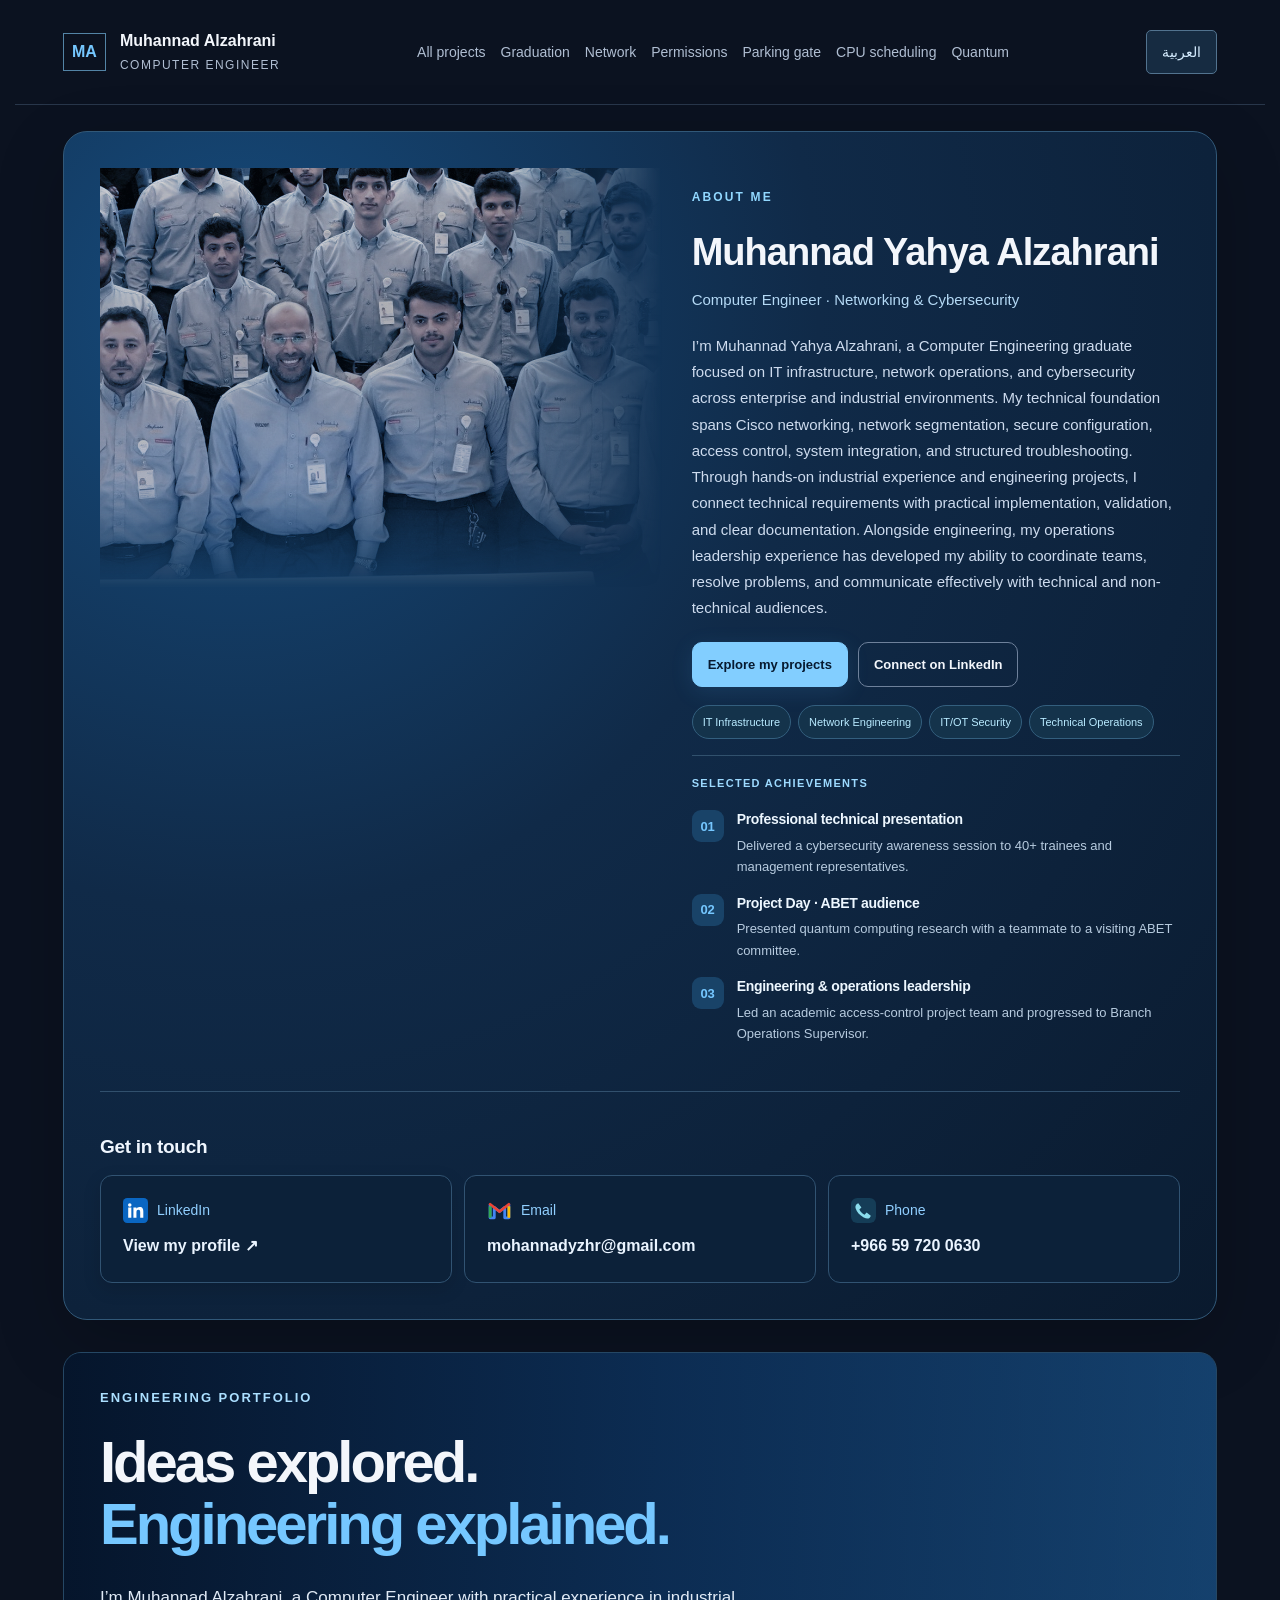
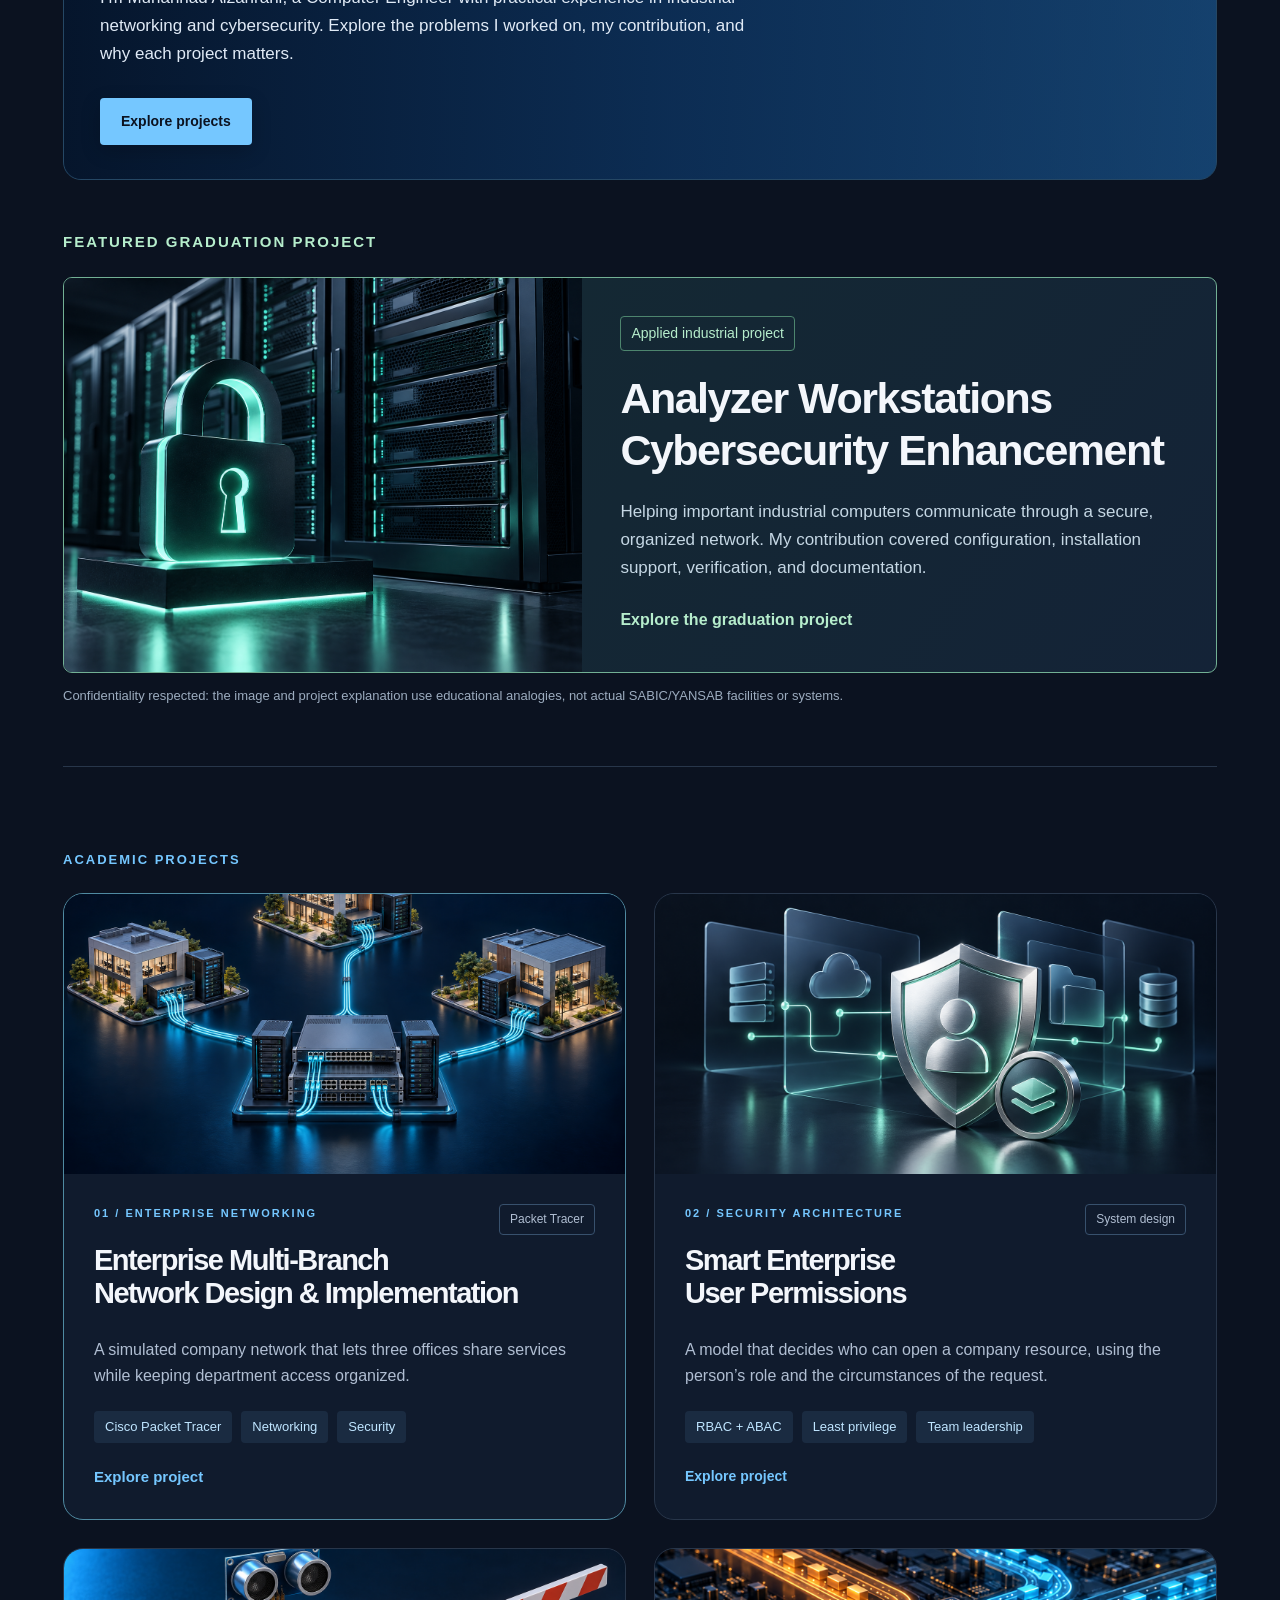
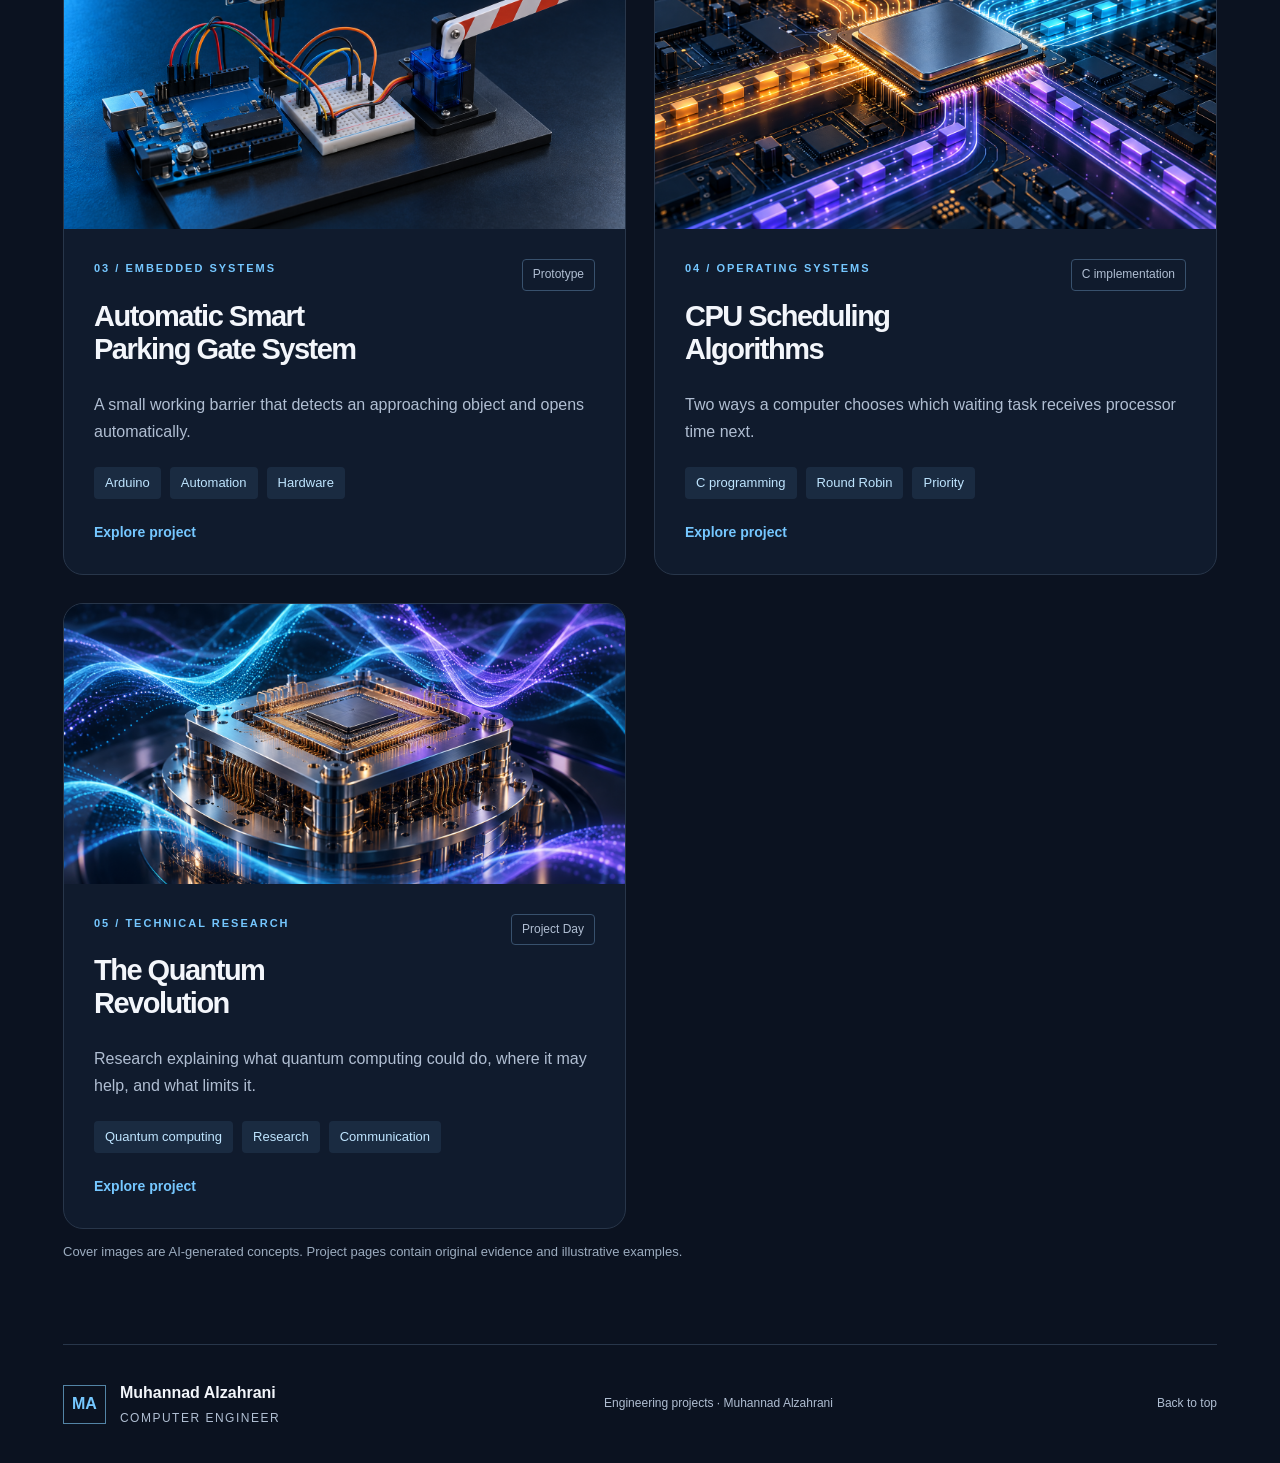
==== commit bf3a4eae: "Move selected achievements beside the photo into the profile text column" ====
--- a/index.html
+++ b/index.html
@@ -81,7 +81,7 @@
 .opening-about{padding-top:20px!important}
 .contact-card{display:flex;flex-direction:column;gap:10px;padding:22px;border:1px solid #315372;border-radius:12px;background:#0c2139;color:#eaf4ff;min-width:0;min-height:108px;box-sizing:border-box}
 .contact-card .contact-label{color:#91cfff;font-size:14px}.contact-card strong{font-size:16px;overflow-wrap:anywhere;user-select:text}
-@media(max-width:950px){.photo-column{grid-column:1}.profile-photo{height:400px;max-width:620px!important}.profile-photo img{height:400px}.profile-achievements{max-width:620px}.opening-about{padding-top:6px!important}}
+@media(max-width:950px){.profile-opening{grid-template-columns:1fr}.photo-column{grid-column:1}.profile-photo{height:400px;max-width:620px!important}.profile-photo img{height:400px}.profile-achievements{max-width:620px}.opening-about{padding-top:6px!important}}
 @media(max-width:600px){.profile-photo{height:320px}.profile-photo img{height:320px}.contact-card{padding:18px}}
 </style></head>
-<body><header><a class="brand" href="index.html"><span class="monogram">MA</span><span>Muhannad Alzahrani<small>COMPUTER ENGINEER</small></span></a><nav aria-label="Main navigation"><a href="index.html">All projects</a><a href="graduation-project.html">Graduation</a><a href="enterprise-network.html">Network</a><a href="enterprise-permissions.html">Permissions</a><a href="parking-gate.html">Parking gate</a><a href="cpu-scheduling.html">CPU scheduling</a><a href="quantum-computing.html">Quantum</a></nav><button type="button" class="language-toggle" aria-label="Switch to Arabic" data-language-toggle>العربية</button></header><main id="top"><section class="profile-opening" aria-label="About Muhannad"><div class="photo-column"><figure class="profile-photo"><img src="muhannad-training-group.jpg" alt="Muhannad with the YANSAB training group" width="1280" height="864" fetchpriority="high"></figure><div class="profile-achievements"><p class="eyebrow">SELECTED ACHIEVEMENTS</p><article><span class="achievement-mark">01</span><div><h3>Professional technical presentation</h3><p>Delivered a cybersecurity awareness session to 40+ trainees and management representatives.</p></div></article><article><span class="achievement-mark">02</span><div><h3>Project Day · ABET audience</h3><p>Presented quantum computing research with a teammate to a visiting ABET committee.</p></div></article><article><span class="achievement-mark">03</span><div><h3>Engineering &amp; operations leadership</h3><p>Led an academic access-control project team and progressed to Branch Operations Supervisor.</p></div></article></div></div><div id="about" class="about-profile opening-about"><p class="eyebrow">ABOUT ME</p><h2>Muhannad Yahya Alzahrani</h2><p class="profile-role">Computer Engineer · Networking &amp; Cybersecurity</p><p class="profile-bio">I’m Muhannad Yahya Alzahrani, a Computer Engineering graduate focused on IT infrastructure, network operations, and cybersecurity across enterprise and industrial environments. My technical foundation spans Cisco networking, network segmentation, secure configuration, access control, system integration, and structured troubleshooting. Through hands-on industrial experience and engineering projects, I connect technical requirements with practical implementation, validation, and clear documentation. Alongside engineering, my operations leadership experience has developed my ability to coordinate teams, resolve problems, and communicate effectively with technical and non-technical audiences.</p><div class="profile-actions"><a class="button" href="#projects">Explore my projects</a><a class="button secondary" href="https://www.linkedin.com/in/muhannad-alzahraniiii/" target="_blank" rel="noopener">Connect on LinkedIn</a></div><div class="profile-domains"><span>IT Infrastructure</span><span>Network Engineering</span><span>IT/OT Security</span><span>Technical Operations</span></div></div><div class="contact-section"><h3>Get in touch</h3><div class="contact-links"><a href="https://www.linkedin.com/in/muhannad-alzahraniiii/" target="_blank" rel="noopener"><span class="linkedin-label"><svg class="linkedin-logo" xmlns="http://www.w3.org/2000/svg" viewBox="0 0 24 24" aria-hidden="true"><rect width="24" height="24" rx="4" fill="#0A66C2"/><path fill="#fff" d="M5 9h3v10H5zm1.5-4a1.7 1.7 0 1 1 0 3.4 1.7 1.7 0 0 1 0-3.4zM10 9h2.9v1.4c.6-1 1.5-1.7 3-1.7 3.1 0 3.6 2 3.6 4.6V19h-3v-5c0-1.2 0-2.7-1.7-2.7s-1.9 1.3-1.9 2.6V19H10z"/></svg><span>LinkedIn</span></span><strong>View my profile ↗</strong></a><div class="contact-card"><span class="contact-label"><svg class="contact-icon" xmlns="http://www.w3.org/2000/svg" viewBox="0 0 24 24" aria-hidden="true"><path d="M3 6v13h4V9l5 4 5-4v10h4V6" fill="none" stroke="#4285F4" stroke-width="2.7" stroke-linejoin="round"/><path d="M3 6l9 7 9-7" fill="none" stroke="#EA4335" stroke-width="2.7" stroke-linecap="round"/><path d="M3 8v11" stroke="#34A853" stroke-width="2.7"/><path d="M21 8v11" stroke="#FBBC04" stroke-width="2.7"/></svg><span>Email</span></span><strong dir="ltr">mohannadyzhr@gmail.com</strong></div><div class="contact-card"><span class="contact-label"><svg class="contact-icon" xmlns="http://www.w3.org/2000/svg" viewBox="0 0 24 24" aria-hidden="true"><rect width="24" height="24" rx="6" fill="#153d57"/><path d="M7 5l3 4-2 2c1.2 2.3 2.7 3.8 5 5l2-2 4 3c-1 3-3.3 3.5-6.8 1.6C8.2 16.4 5.6 13.8 4.4 9.8 3.8 7.8 4.8 5.7 7 5z" fill="#8bdded"/></svg><span>Phone</span></span><strong dir="ltr">+966 59 720 0630</strong></div></div></div></section><section class="intro hero-background"><p class="eyebrow">ENGINEERING PORTFOLIO</p><h1>Ideas explored.<br><span>Engineering explained.</span></h1><p class="lead">I’m Muhannad Alzahrani, a Computer Engineer with practical experience in industrial networking and cybersecurity. Explore the problems I worked on, my contribution, and why each project matters.</p><a class="button" href="#projects">Explore projects</a></section><section class="featured-graduation"><p class="eyebrow">FEATURED GRADUATION PROJECT</p><a class="graduation-feature" href="graduation-project.html"><img src="permissions-server-concept.png" alt="Generic server illustration used as an educational analogy, not company equipment"><div class="featured-copy"><span class="pill">Applied industrial project</span><h2>Analyzer Workstations Cybersecurity Enhancement</h2><p>Helping important industrial computers communicate through a secure, organized network. My contribution covered configuration, installation support, verification, and documentation.</p><span class="card-link">Explore the graduation project</span></div></a><p class="caption">Confidentiality respected: the image and project explanation use educational analogies, not actual SABIC/YANSAB facilities or systems.</p></section><section id="projects"><p class="eyebrow">ACADEMIC PROJECTS</p><div class="project-cards"><a class="project-card network-card" href="enterprise-network.html"><img src="network-concept.png" alt="Concept illustration of enterprise routing equipment and connected office networks"><div class="card-content"><div class="project-heading"><span class="eyebrow">01 / ENTERPRISE NETWORKING</span><span class="pill">Packet Tracer</span></div><h2>Enterprise Multi-Branch<br>Network Design &amp; Implementation</h2><p>A simulated company network that lets three offices share services while keeping department access organized.</p><div class="tags"><span>Cisco Packet Tracer</span><span>Networking</span><span>Security</span></div><span class="card-link">Explore project</span></div></a><a class="project-card permissions-card" href="enterprise-permissions.html"><img src="permissions-concept.png" alt="Concept illustration of enterprise identity and access control"><div class="card-content"><div class="project-heading"><span class="eyebrow">02 / SECURITY ARCHITECTURE</span><span class="pill">System design</span></div><h2>Smart Enterprise<br>User Permissions</h2><p>A model that decides who can open a company resource, using the person’s role and the circumstances of the request.</p><div class="tags"><span>RBAC + ABAC</span><span>Least privilege</span><span>Team leadership</span></div><span class="card-link">Explore project</span></div></a><a class="project-card" href="parking-gate.html"><img src="parking-concept.png" alt="Concept illustration of an automated tabletop parking gate"><div class="card-content"><div class="project-heading"><span class="eyebrow">03 / EMBEDDED SYSTEMS</span><span class="pill">Prototype</span></div><h2>Automatic Smart<br>Parking Gate System</h2><p>A small working barrier that detects an approaching object and opens automatically.</p><div class="tags"><span>Arduino</span><span>Automation</span><span>Hardware</span></div><span class="card-link">Explore project</span></div></a><a class="project-card cpu-card" href="cpu-scheduling.html"><img src="cpu-concept.png" alt="Concept illustration of a processor with abstract queued execution tasks"><div class="card-content"><div class="project-heading"><span class="eyebrow">04 / OPERATING SYSTEMS</span><span class="pill">C implementation</span></div><h2>CPU Scheduling<br>Algorithms</h2><p>Two ways a computer chooses which waiting task receives processor time next.</p><div class="tags"><span>C programming</span><span>Round Robin</span><span>Priority</span></div><span class="card-link">Explore project</span></div></a><a class="project-card quantum-card" href="quantum-computing.html"><img src="quantum-concept.png" alt="Concept artwork of a quantum processor with abstract probability waves"><div class="card-content"><div class="project-heading"><span class="eyebrow">05 / TECHNICAL RESEARCH</span><span class="pill">Project Day</span></div><h2>The Quantum<br>Revolution</h2><p>Research explaining what quantum computing could do, where it may help, and what limits it.</p><div class="tags"><span>Quantum computing</span><span>Research</span><span>Communication</span></div><span class="card-link">Explore project</span></div></a></div><p class="caption">Cover images are AI-generated concepts. Project pages contain original evidence and illustrative examples.</p></section></main><footer><a class="brand" href="index.html"><span class="monogram">MA</span><span>Muhannad Alzahrani<small>COMPUTER ENGINEER</small></span></a><span>Engineering projects · Muhannad Alzahrani</span><a href="#top">Back to top</a></footer><script src="image-viewer.js" defer></script><script src="translations.js" defer></script><script src="profile-translations.js?v=4" defer></script><script src="language.js" defer></script></body></html>+<body><header><a class="brand" href="index.html"><span class="monogram">MA</span><span>Muhannad Alzahrani<small>COMPUTER ENGINEER</small></span></a><nav aria-label="Main navigation"><a href="index.html">All projects</a><a href="graduation-project.html">Graduation</a><a href="enterprise-network.html">Network</a><a href="enterprise-permissions.html">Permissions</a><a href="parking-gate.html">Parking gate</a><a href="cpu-scheduling.html">CPU scheduling</a><a href="quantum-computing.html">Quantum</a></nav><button type="button" class="language-toggle" aria-label="Switch to Arabic" data-language-toggle>العربية</button></header><main id="top"><section class="profile-opening" aria-label="About Muhannad"><div class="photo-column"><figure class="profile-photo"><img src="muhannad-training-group.jpg" alt="Muhannad with the YANSAB training group" width="1280" height="864" fetchpriority="high"></figure></div><div id="about" class="about-profile opening-about"><p class="eyebrow">ABOUT ME</p><h2>Muhannad Yahya Alzahrani</h2><p class="profile-role">Computer Engineer · Networking &amp; Cybersecurity</p><p class="profile-bio">I’m Muhannad Yahya Alzahrani, a Computer Engineering graduate focused on IT infrastructure, network operations, and cybersecurity across enterprise and industrial environments. My technical foundation spans Cisco networking, network segmentation, secure configuration, access control, system integration, and structured troubleshooting. Through hands-on industrial experience and engineering projects, I connect technical requirements with practical implementation, validation, and clear documentation. Alongside engineering, my operations leadership experience has developed my ability to coordinate teams, resolve problems, and communicate effectively with technical and non-technical audiences.</p><div class="profile-actions"><a class="button" href="#projects">Explore my projects</a><a class="button secondary" href="https://www.linkedin.com/in/muhannad-alzahraniiii/" target="_blank" rel="noopener">Connect on LinkedIn</a></div><div class="profile-domains"><span>IT Infrastructure</span><span>Network Engineering</span><span>IT/OT Security</span><span>Technical Operations</span></div><div class="profile-achievements"><p class="eyebrow">SELECTED ACHIEVEMENTS</p><article><span class="achievement-mark">01</span><div><h3>Professional technical presentation</h3><p>Delivered a cybersecurity awareness session to 40+ trainees and management representatives.</p></div></article><article><span class="achievement-mark">02</span><div><h3>Project Day · ABET audience</h3><p>Presented quantum computing research with a teammate to a visiting ABET committee.</p></div></article><article><span class="achievement-mark">03</span><div><h3>Engineering &amp; operations leadership</h3><p>Led an academic access-control project team and progressed to Branch Operations Supervisor.</p></div></article></div></div><div class="contact-section"><h3>Get in touch</h3><div class="contact-links"><a href="https://www.linkedin.com/in/muhannad-alzahraniiii/" target="_blank" rel="noopener"><span class="linkedin-label"><svg class="linkedin-logo" xmlns="http://www.w3.org/2000/svg" viewBox="0 0 24 24" aria-hidden="true"><rect width="24" height="24" rx="4" fill="#0A66C2"/><path fill="#fff" d="M5 9h3v10H5zm1.5-4a1.7 1.7 0 1 1 0 3.4 1.7 1.7 0 0 1 0-3.4zM10 9h2.9v1.4c.6-1 1.5-1.7 3-1.7 3.1 0 3.6 2 3.6 4.6V19h-3v-5c0-1.2 0-2.7-1.7-2.7s-1.9 1.3-1.9 2.6V19H10z"/></svg><span>LinkedIn</span></span><strong>View my profile ↗</strong></a><div class="contact-card"><span class="contact-label"><svg class="contact-icon" xmlns="http://www.w3.org/2000/svg" viewBox="0 0 24 24" aria-hidden="true"><path d="M3 6v13h4V9l5 4 5-4v10h4V6" fill="none" stroke="#4285F4" stroke-width="2.7" stroke-linejoin="round"/><path d="M3 6l9 7 9-7" fill="none" stroke="#EA4335" stroke-width="2.7" stroke-linecap="round"/><path d="M3 8v11" stroke="#34A853" stroke-width="2.7"/><path d="M21 8v11" stroke="#FBBC04" stroke-width="2.7"/></svg><span>Email</span></span><strong dir="ltr">mohannadyzhr@gmail.com</strong></div><div class="contact-card"><span class="contact-label"><svg class="contact-icon" xmlns="http://www.w3.org/2000/svg" viewBox="0 0 24 24" aria-hidden="true"><rect width="24" height="24" rx="6" fill="#153d57"/><path d="M7 5l3 4-2 2c1.2 2.3 2.7 3.8 5 5l2-2 4 3c-1 3-3.3 3.5-6.8 1.6C8.2 16.4 5.6 13.8 4.4 9.8 3.8 7.8 4.8 5.7 7 5z" fill="#8bdded"/></svg><span>Phone</span></span><strong dir="ltr">+966 59 720 0630</strong></div></div></div></section><section class="intro hero-background"><p class="eyebrow">ENGINEERING PORTFOLIO</p><h1>Ideas explored.<br><span>Engineering explained.</span></h1><p class="lead">I’m Muhannad Alzahrani, a Computer Engineer with practical experience in industrial networking and cybersecurity. Explore the problems I worked on, my contribution, and why each project matters.</p><a class="button" href="#projects">Explore projects</a></section><section class="featured-graduation"><p class="eyebrow">FEATURED GRADUATION PROJECT</p><a class="graduation-feature" href="graduation-project.html"><img src="permissions-server-concept.png" alt="Generic server illustration used as an educational analogy, not company equipment"><div class="featured-copy"><span class="pill">Applied industrial project</span><h2>Analyzer Workstations Cybersecurity Enhancement</h2><p>Helping important industrial computers communicate through a secure, organized network. My contribution covered configuration, installation support, verification, and documentation.</p><span class="card-link">Explore the graduation project</span></div></a><p class="caption">Confidentiality respected: the image and project explanation use educational analogies, not actual SABIC/YANSAB facilities or systems.</p></section><section id="projects"><p class="eyebrow">ACADEMIC PROJECTS</p><div class="project-cards"><a class="project-card network-card" href="enterprise-network.html"><img src="network-concept.png" alt="Concept illustration of enterprise routing equipment and connected office networks"><div class="card-content"><div class="project-heading"><span class="eyebrow">01 / ENTERPRISE NETWORKING</span><span class="pill">Packet Tracer</span></div><h2>Enterprise Multi-Branch<br>Network Design &amp; Implementation</h2><p>A simulated company network that lets three offices share services while keeping department access organized.</p><div class="tags"><span>Cisco Packet Tracer</span><span>Networking</span><span>Security</span></div><span class="card-link">Explore project</span></div></a><a class="project-card permissions-card" href="enterprise-permissions.html"><img src="permissions-concept.png" alt="Concept illustration of enterprise identity and access control"><div class="card-content"><div class="project-heading"><span class="eyebrow">02 / SECURITY ARCHITECTURE</span><span class="pill">System design</span></div><h2>Smart Enterprise<br>User Permissions</h2><p>A model that decides who can open a company resource, using the person’s role and the circumstances of the request.</p><div class="tags"><span>RBAC + ABAC</span><span>Least privilege</span><span>Team leadership</span></div><span class="card-link">Explore project</span></div></a><a class="project-card" href="parking-gate.html"><img src="parking-concept.png" alt="Concept illustration of an automated tabletop parking gate"><div class="card-content"><div class="project-heading"><span class="eyebrow">03 / EMBEDDED SYSTEMS</span><span class="pill">Prototype</span></div><h2>Automatic Smart<br>Parking Gate System</h2><p>A small working barrier that detects an approaching object and opens automatically.</p><div class="tags"><span>Arduino</span><span>Automation</span><span>Hardware</span></div><span class="card-link">Explore project</span></div></a><a class="project-card cpu-card" href="cpu-scheduling.html"><img src="cpu-concept.png" alt="Concept illustration of a processor with abstract queued execution tasks"><div class="card-content"><div class="project-heading"><span class="eyebrow">04 / OPERATING SYSTEMS</span><span class="pill">C implementation</span></div><h2>CPU Scheduling<br>Algorithms</h2><p>Two ways a computer chooses which waiting task receives processor time next.</p><div class="tags"><span>C programming</span><span>Round Robin</span><span>Priority</span></div><span class="card-link">Explore project</span></div></a><a class="project-card quantum-card" href="quantum-computing.html"><img src="quantum-concept.png" alt="Concept artwork of a quantum processor with abstract probability waves"><div class="card-content"><div class="project-heading"><span class="eyebrow">05 / TECHNICAL RESEARCH</span><span class="pill">Project Day</span></div><h2>The Quantum<br>Revolution</h2><p>Research explaining what quantum computing could do, where it may help, and what limits it.</p><div class="tags"><span>Quantum computing</span><span>Research</span><span>Communication</span></div><span class="card-link">Explore project</span></div></a></div><p class="caption">Cover images are AI-generated concepts. Project pages contain original evidence and illustrative examples.</p></section></main><footer><a class="brand" href="index.html"><span class="monogram">MA</span><span>Muhannad Alzahrani<small>COMPUTER ENGINEER</small></span></a><span>Engineering projects · Muhannad Alzahrani</span><a href="#top">Back to top</a></footer><script src="image-viewer.js" defer></script><script src="translations.js" defer></script><script src="profile-translations.js?v=4" defer></script><script src="language.js" defer></script></body></html>
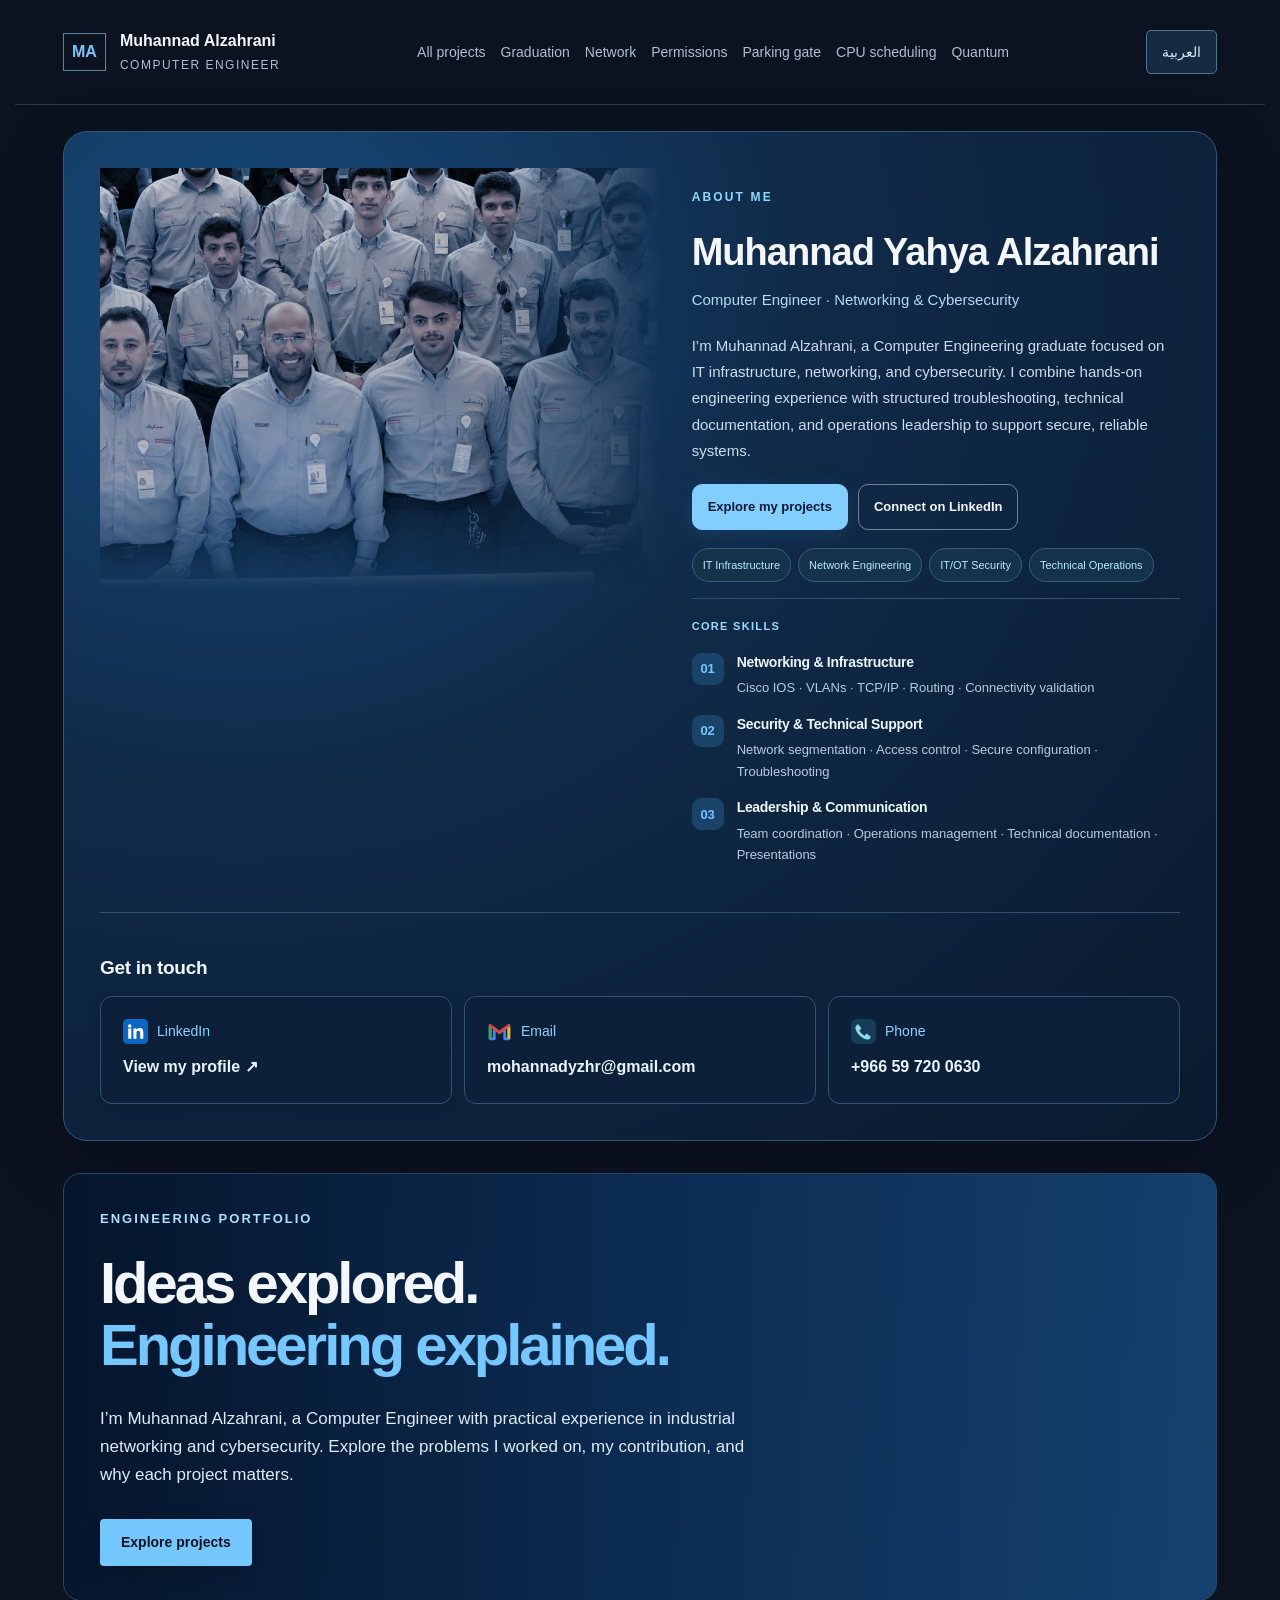
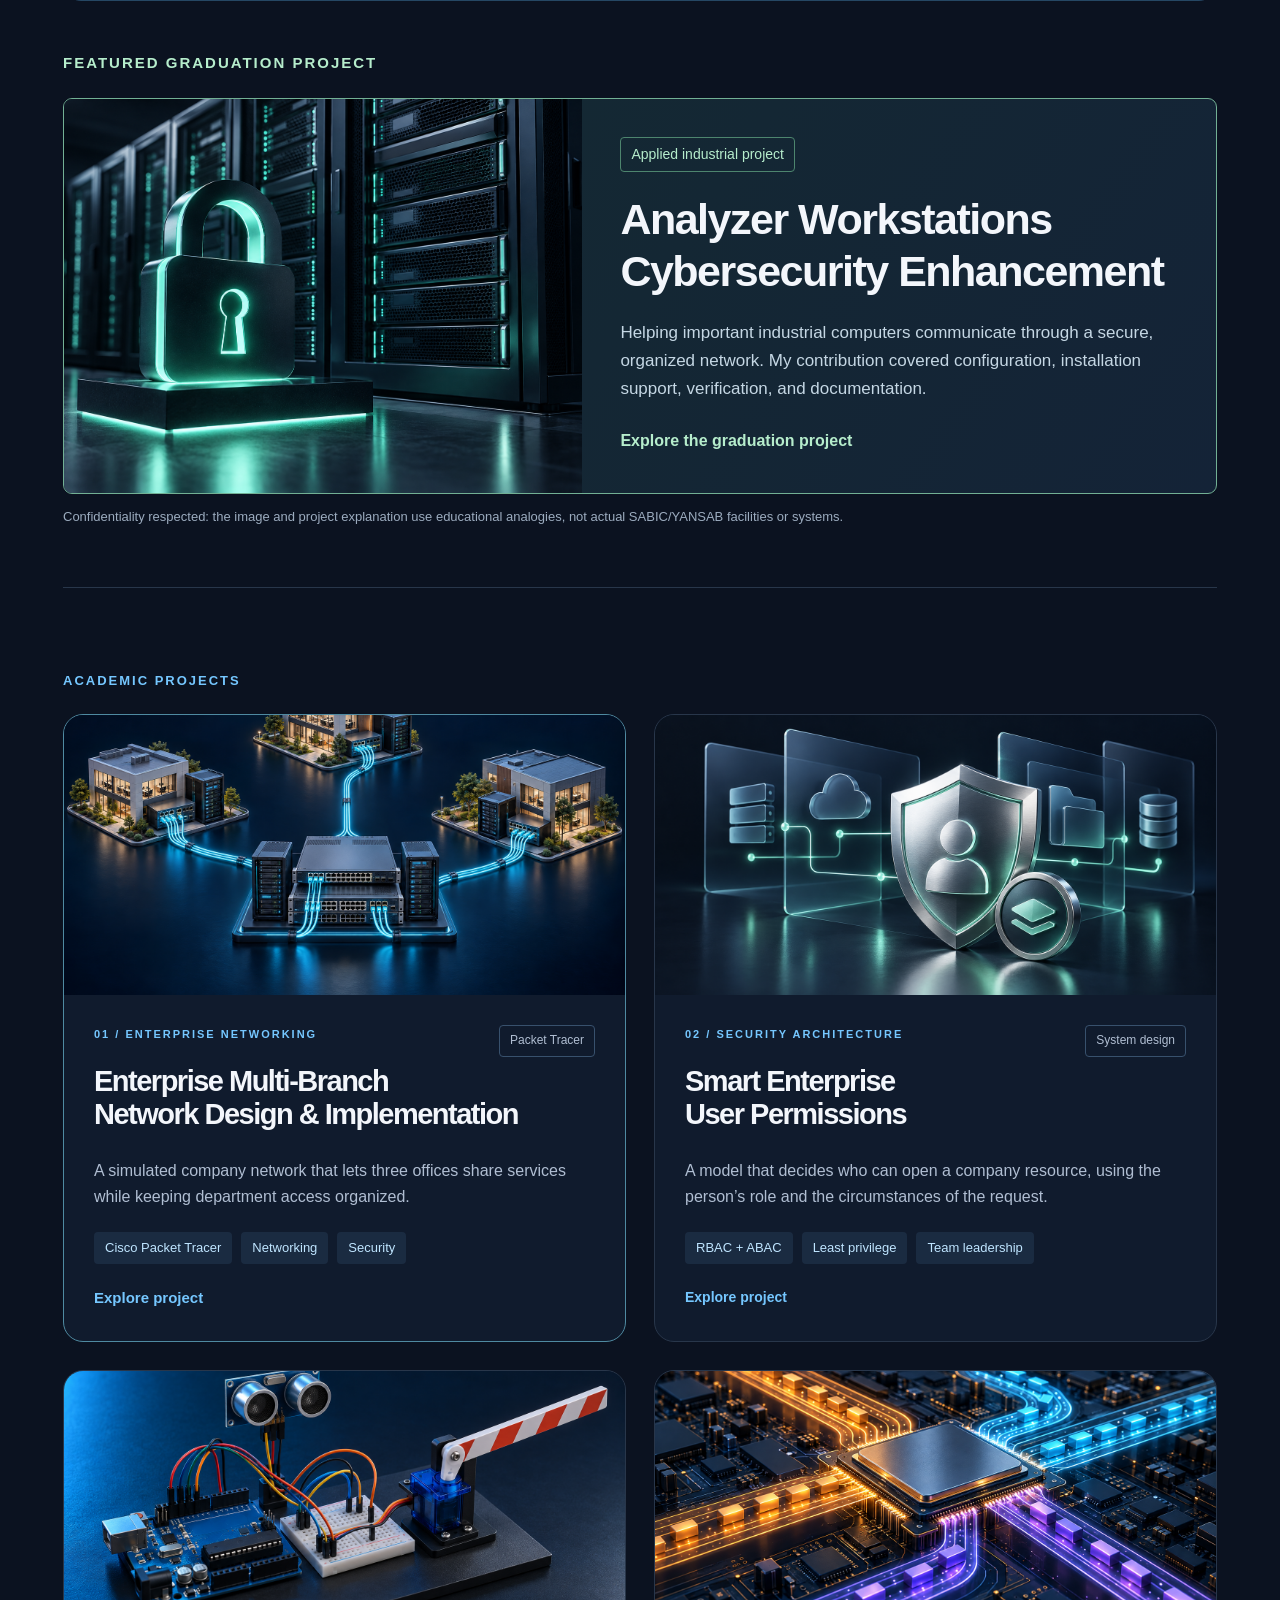
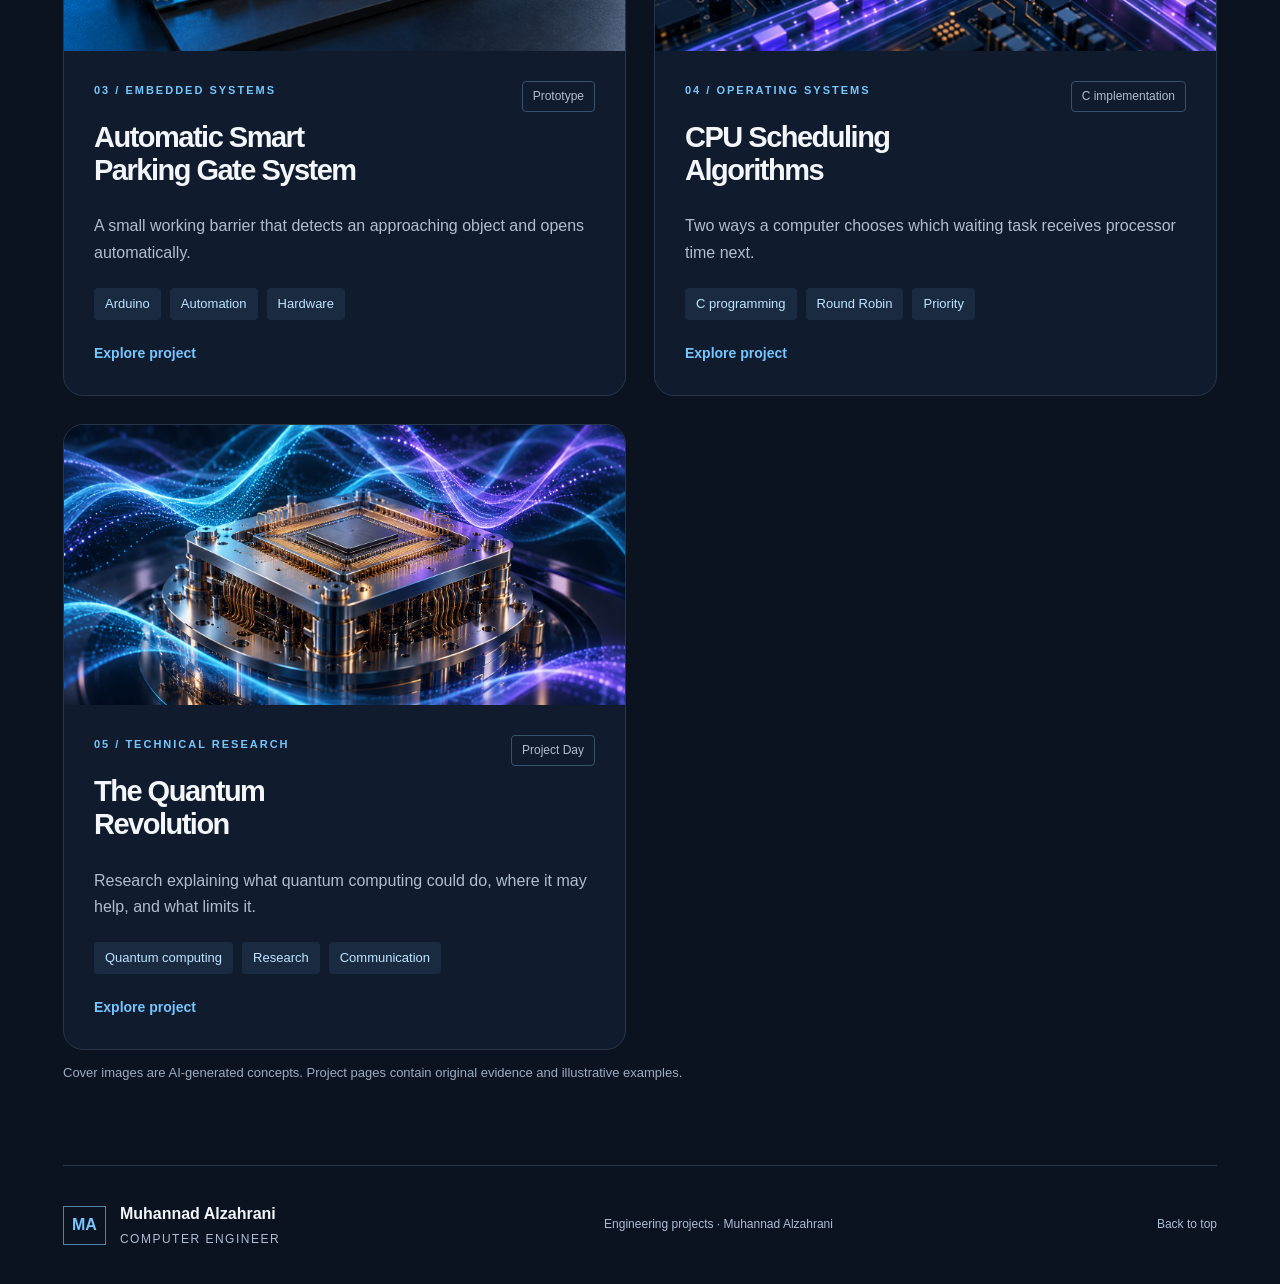
==== commit fd149a0e: "Replace achievements with core skills and shorten About me" ====
--- a/index.html
+++ b/index.html
@@ -84,4 +84,4 @@
 @media(max-width:950px){.profile-opening{grid-template-columns:1fr}.photo-column{grid-column:1}.profile-photo{height:400px;max-width:620px!important}.profile-photo img{height:400px}.profile-achievements{max-width:620px}.opening-about{padding-top:6px!important}}
 @media(max-width:600px){.profile-photo{height:320px}.profile-photo img{height:320px}.contact-card{padding:18px}}
 </style></head>
-<body><header><a class="brand" href="index.html"><span class="monogram">MA</span><span>Muhannad Alzahrani<small>COMPUTER ENGINEER</small></span></a><nav aria-label="Main navigation"><a href="index.html">All projects</a><a href="graduation-project.html">Graduation</a><a href="enterprise-network.html">Network</a><a href="enterprise-permissions.html">Permissions</a><a href="parking-gate.html">Parking gate</a><a href="cpu-scheduling.html">CPU scheduling</a><a href="quantum-computing.html">Quantum</a></nav><button type="button" class="language-toggle" aria-label="Switch to Arabic" data-language-toggle>العربية</button></header><main id="top"><section class="profile-opening" aria-label="About Muhannad"><div class="photo-column"><figure class="profile-photo"><img src="muhannad-training-group.jpg" alt="Muhannad with the YANSAB training group" width="1280" height="864" fetchpriority="high"></figure></div><div id="about" class="about-profile opening-about"><p class="eyebrow">ABOUT ME</p><h2>Muhannad Yahya Alzahrani</h2><p class="profile-role">Computer Engineer · Networking &amp; Cybersecurity</p><p class="profile-bio">I’m Muhannad Yahya Alzahrani, a Computer Engineering graduate focused on IT infrastructure, network operations, and cybersecurity across enterprise and industrial environments. My technical foundation spans Cisco networking, network segmentation, secure configuration, access control, system integration, and structured troubleshooting. Through hands-on industrial experience and engineering projects, I connect technical requirements with practical implementation, validation, and clear documentation. Alongside engineering, my operations leadership experience has developed my ability to coordinate teams, resolve problems, and communicate effectively with technical and non-technical audiences.</p><div class="profile-actions"><a class="button" href="#projects">Explore my projects</a><a class="button secondary" href="https://www.linkedin.com/in/muhannad-alzahraniiii/" target="_blank" rel="noopener">Connect on LinkedIn</a></div><div class="profile-domains"><span>IT Infrastructure</span><span>Network Engineering</span><span>IT/OT Security</span><span>Technical Operations</span></div><div class="profile-achievements"><p class="eyebrow">SELECTED ACHIEVEMENTS</p><article><span class="achievement-mark">01</span><div><h3>Professional technical presentation</h3><p>Delivered a cybersecurity awareness session to 40+ trainees and management representatives.</p></div></article><article><span class="achievement-mark">02</span><div><h3>Project Day · ABET audience</h3><p>Presented quantum computing research with a teammate to a visiting ABET committee.</p></div></article><article><span class="achievement-mark">03</span><div><h3>Engineering &amp; operations leadership</h3><p>Led an academic access-control project team and progressed to Branch Operations Supervisor.</p></div></article></div></div><div class="contact-section"><h3>Get in touch</h3><div class="contact-links"><a href="https://www.linkedin.com/in/muhannad-alzahraniiii/" target="_blank" rel="noopener"><span class="linkedin-label"><svg class="linkedin-logo" xmlns="http://www.w3.org/2000/svg" viewBox="0 0 24 24" aria-hidden="true"><rect width="24" height="24" rx="4" fill="#0A66C2"/><path fill="#fff" d="M5 9h3v10H5zm1.5-4a1.7 1.7 0 1 1 0 3.4 1.7 1.7 0 0 1 0-3.4zM10 9h2.9v1.4c.6-1 1.5-1.7 3-1.7 3.1 0 3.6 2 3.6 4.6V19h-3v-5c0-1.2 0-2.7-1.7-2.7s-1.9 1.3-1.9 2.6V19H10z"/></svg><span>LinkedIn</span></span><strong>View my profile ↗</strong></a><div class="contact-card"><span class="contact-label"><svg class="contact-icon" xmlns="http://www.w3.org/2000/svg" viewBox="0 0 24 24" aria-hidden="true"><path d="M3 6v13h4V9l5 4 5-4v10h4V6" fill="none" stroke="#4285F4" stroke-width="2.7" stroke-linejoin="round"/><path d="M3 6l9 7 9-7" fill="none" stroke="#EA4335" stroke-width="2.7" stroke-linecap="round"/><path d="M3 8v11" stroke="#34A853" stroke-width="2.7"/><path d="M21 8v11" stroke="#FBBC04" stroke-width="2.7"/></svg><span>Email</span></span><strong dir="ltr">mohannadyzhr@gmail.com</strong></div><div class="contact-card"><span class="contact-label"><svg class="contact-icon" xmlns="http://www.w3.org/2000/svg" viewBox="0 0 24 24" aria-hidden="true"><rect width="24" height="24" rx="6" fill="#153d57"/><path d="M7 5l3 4-2 2c1.2 2.3 2.7 3.8 5 5l2-2 4 3c-1 3-3.3 3.5-6.8 1.6C8.2 16.4 5.6 13.8 4.4 9.8 3.8 7.8 4.8 5.7 7 5z" fill="#8bdded"/></svg><span>Phone</span></span><strong dir="ltr">+966 59 720 0630</strong></div></div></div></section><section class="intro hero-background"><p class="eyebrow">ENGINEERING PORTFOLIO</p><h1>Ideas explored.<br><span>Engineering explained.</span></h1><p class="lead">I’m Muhannad Alzahrani, a Computer Engineer with practical experience in industrial networking and cybersecurity. Explore the problems I worked on, my contribution, and why each project matters.</p><a class="button" href="#projects">Explore projects</a></section><section class="featured-graduation"><p class="eyebrow">FEATURED GRADUATION PROJECT</p><a class="graduation-feature" href="graduation-project.html"><img src="permissions-server-concept.png" alt="Generic server illustration used as an educational analogy, not company equipment"><div class="featured-copy"><span class="pill">Applied industrial project</span><h2>Analyzer Workstations Cybersecurity Enhancement</h2><p>Helping important industrial computers communicate through a secure, organized network. My contribution covered configuration, installation support, verification, and documentation.</p><span class="card-link">Explore the graduation project</span></div></a><p class="caption">Confidentiality respected: the image and project explanation use educational analogies, not actual SABIC/YANSAB facilities or systems.</p></section><section id="projects"><p class="eyebrow">ACADEMIC PROJECTS</p><div class="project-cards"><a class="project-card network-card" href="enterprise-network.html"><img src="network-concept.png" alt="Concept illustration of enterprise routing equipment and connected office networks"><div class="card-content"><div class="project-heading"><span class="eyebrow">01 / ENTERPRISE NETWORKING</span><span class="pill">Packet Tracer</span></div><h2>Enterprise Multi-Branch<br>Network Design &amp; Implementation</h2><p>A simulated company network that lets three offices share services while keeping department access organized.</p><div class="tags"><span>Cisco Packet Tracer</span><span>Networking</span><span>Security</span></div><span class="card-link">Explore project</span></div></a><a class="project-card permissions-card" href="enterprise-permissions.html"><img src="permissions-concept.png" alt="Concept illustration of enterprise identity and access control"><div class="card-content"><div class="project-heading"><span class="eyebrow">02 / SECURITY ARCHITECTURE</span><span class="pill">System design</span></div><h2>Smart Enterprise<br>User Permissions</h2><p>A model that decides who can open a company resource, using the person’s role and the circumstances of the request.</p><div class="tags"><span>RBAC + ABAC</span><span>Least privilege</span><span>Team leadership</span></div><span class="card-link">Explore project</span></div></a><a class="project-card" href="parking-gate.html"><img src="parking-concept.png" alt="Concept illustration of an automated tabletop parking gate"><div class="card-content"><div class="project-heading"><span class="eyebrow">03 / EMBEDDED SYSTEMS</span><span class="pill">Prototype</span></div><h2>Automatic Smart<br>Parking Gate System</h2><p>A small working barrier that detects an approaching object and opens automatically.</p><div class="tags"><span>Arduino</span><span>Automation</span><span>Hardware</span></div><span class="card-link">Explore project</span></div></a><a class="project-card cpu-card" href="cpu-scheduling.html"><img src="cpu-concept.png" alt="Concept illustration of a processor with abstract queued execution tasks"><div class="card-content"><div class="project-heading"><span class="eyebrow">04 / OPERATING SYSTEMS</span><span class="pill">C implementation</span></div><h2>CPU Scheduling<br>Algorithms</h2><p>Two ways a computer chooses which waiting task receives processor time next.</p><div class="tags"><span>C programming</span><span>Round Robin</span><span>Priority</span></div><span class="card-link">Explore project</span></div></a><a class="project-card quantum-card" href="quantum-computing.html"><img src="quantum-concept.png" alt="Concept artwork of a quantum processor with abstract probability waves"><div class="card-content"><div class="project-heading"><span class="eyebrow">05 / TECHNICAL RESEARCH</span><span class="pill">Project Day</span></div><h2>The Quantum<br>Revolution</h2><p>Research explaining what quantum computing could do, where it may help, and what limits it.</p><div class="tags"><span>Quantum computing</span><span>Research</span><span>Communication</span></div><span class="card-link">Explore project</span></div></a></div><p class="caption">Cover images are AI-generated concepts. Project pages contain original evidence and illustrative examples.</p></section></main><footer><a class="brand" href="index.html"><span class="monogram">MA</span><span>Muhannad Alzahrani<small>COMPUTER ENGINEER</small></span></a><span>Engineering projects · Muhannad Alzahrani</span><a href="#top">Back to top</a></footer><script src="image-viewer.js" defer></script><script src="translations.js" defer></script><script src="profile-translations.js?v=4" defer></script><script src="language.js" defer></script></body></html>+<body><header><a class="brand" href="index.html"><span class="monogram">MA</span><span>Muhannad Alzahrani<small>COMPUTER ENGINEER</small></span></a><nav aria-label="Main navigation"><a href="index.html">All projects</a><a href="graduation-project.html">Graduation</a><a href="enterprise-network.html">Network</a><a href="enterprise-permissions.html">Permissions</a><a href="parking-gate.html">Parking gate</a><a href="cpu-scheduling.html">CPU scheduling</a><a href="quantum-computing.html">Quantum</a></nav><button type="button" class="language-toggle" aria-label="Switch to Arabic" data-language-toggle>العربية</button></header><main id="top"><section class="profile-opening" aria-label="About Muhannad"><div class="photo-column"><figure class="profile-photo"><img src="muhannad-training-group.jpg" alt="Muhannad with the YANSAB training group" width="1280" height="864" fetchpriority="high"></figure></div><div id="about" class="about-profile opening-about"><p class="eyebrow">ABOUT ME</p><h2>Muhannad Yahya Alzahrani</h2><p class="profile-role">Computer Engineer · Networking &amp; Cybersecurity</p><p class="profile-bio">I’m Muhannad Alzahrani, a Computer Engineering graduate focused on IT infrastructure, networking, and cybersecurity. I combine hands-on engineering experience with structured troubleshooting, technical documentation, and operations leadership to support secure, reliable systems.</p><div class="profile-actions"><a class="button" href="#projects">Explore my projects</a><a class="button secondary" href="https://www.linkedin.com/in/muhannad-alzahraniiii/" target="_blank" rel="noopener">Connect on LinkedIn</a></div><div class="profile-domains"><span>IT Infrastructure</span><span>Network Engineering</span><span>IT/OT Security</span><span>Technical Operations</span></div><div class="profile-achievements"><p class="eyebrow">CORE SKILLS</p><article><span class="achievement-mark">01</span><div><h3>Networking &amp; Infrastructure</h3><p>Cisco IOS · VLANs · TCP/IP · Routing · Connectivity validation</p></div></article><article><span class="achievement-mark">02</span><div><h3>Security &amp; Technical Support</h3><p>Network segmentation · Access control · Secure configuration · Troubleshooting</p></div></article><article><span class="achievement-mark">03</span><div><h3>Leadership &amp; Communication</h3><p>Team coordination · Operations management · Technical documentation · Presentations</p></div></article></div></div><div class="contact-section"><h3>Get in touch</h3><div class="contact-links"><a href="https://www.linkedin.com/in/muhannad-alzahraniiii/" target="_blank" rel="noopener"><span class="linkedin-label"><svg class="linkedin-logo" xmlns="http://www.w3.org/2000/svg" viewBox="0 0 24 24" aria-hidden="true"><rect width="24" height="24" rx="4" fill="#0A66C2"/><path fill="#fff" d="M5 9h3v10H5zm1.5-4a1.7 1.7 0 1 1 0 3.4 1.7 1.7 0 0 1 0-3.4zM10 9h2.9v1.4c.6-1 1.5-1.7 3-1.7 3.1 0 3.6 2 3.6 4.6V19h-3v-5c0-1.2 0-2.7-1.7-2.7s-1.9 1.3-1.9 2.6V19H10z"/></svg><span>LinkedIn</span></span><strong>View my profile ↗</strong></a><div class="contact-card"><span class="contact-label"><svg class="contact-icon" xmlns="http://www.w3.org/2000/svg" viewBox="0 0 24 24" aria-hidden="true"><path d="M3 6v13h4V9l5 4 5-4v10h4V6" fill="none" stroke="#4285F4" stroke-width="2.7" stroke-linejoin="round"/><path d="M3 6l9 7 9-7" fill="none" stroke="#EA4335" stroke-width="2.7" stroke-linecap="round"/><path d="M3 8v11" stroke="#34A853" stroke-width="2.7"/><path d="M21 8v11" stroke="#FBBC04" stroke-width="2.7"/></svg><span>Email</span></span><strong dir="ltr">mohannadyzhr@gmail.com</strong></div><div class="contact-card"><span class="contact-label"><svg class="contact-icon" xmlns="http://www.w3.org/2000/svg" viewBox="0 0 24 24" aria-hidden="true"><rect width="24" height="24" rx="6" fill="#153d57"/><path d="M7 5l3 4-2 2c1.2 2.3 2.7 3.8 5 5l2-2 4 3c-1 3-3.3 3.5-6.8 1.6C8.2 16.4 5.6 13.8 4.4 9.8 3.8 7.8 4.8 5.7 7 5z" fill="#8bdded"/></svg><span>Phone</span></span><strong dir="ltr">+966 59 720 0630</strong></div></div></div></section><section class="intro hero-background"><p class="eyebrow">ENGINEERING PORTFOLIO</p><h1>Ideas explored.<br><span>Engineering explained.</span></h1><p class="lead">I’m Muhannad Alzahrani, a Computer Engineer with practical experience in industrial networking and cybersecurity. Explore the problems I worked on, my contribution, and why each project matters.</p><a class="button" href="#projects">Explore projects</a></section><section class="featured-graduation"><p class="eyebrow">FEATURED GRADUATION PROJECT</p><a class="graduation-feature" href="graduation-project.html"><img src="permissions-server-concept.png" alt="Generic server illustration used as an educational analogy, not company equipment"><div class="featured-copy"><span class="pill">Applied industrial project</span><h2>Analyzer Workstations Cybersecurity Enhancement</h2><p>Helping important industrial computers communicate through a secure, organized network. My contribution covered configuration, installation support, verification, and documentation.</p><span class="card-link">Explore the graduation project</span></div></a><p class="caption">Confidentiality respected: the image and project explanation use educational analogies, not actual SABIC/YANSAB facilities or systems.</p></section><section id="projects"><p class="eyebrow">ACADEMIC PROJECTS</p><div class="project-cards"><a class="project-card network-card" href="enterprise-network.html"><img src="network-concept.png" alt="Concept illustration of enterprise routing equipment and connected office networks"><div class="card-content"><div class="project-heading"><span class="eyebrow">01 / ENTERPRISE NETWORKING</span><span class="pill">Packet Tracer</span></div><h2>Enterprise Multi-Branch<br>Network Design &amp; Implementation</h2><p>A simulated company network that lets three offices share services while keeping department access organized.</p><div class="tags"><span>Cisco Packet Tracer</span><span>Networking</span><span>Security</span></div><span class="card-link">Explore project</span></div></a><a class="project-card permissions-card" href="enterprise-permissions.html"><img src="permissions-concept.png" alt="Concept illustration of enterprise identity and access control"><div class="card-content"><div class="project-heading"><span class="eyebrow">02 / SECURITY ARCHITECTURE</span><span class="pill">System design</span></div><h2>Smart Enterprise<br>User Permissions</h2><p>A model that decides who can open a company resource, using the person’s role and the circumstances of the request.</p><div class="tags"><span>RBAC + ABAC</span><span>Least privilege</span><span>Team leadership</span></div><span class="card-link">Explore project</span></div></a><a class="project-card" href="parking-gate.html"><img src="parking-concept.png" alt="Concept illustration of an automated tabletop parking gate"><div class="card-content"><div class="project-heading"><span class="eyebrow">03 / EMBEDDED SYSTEMS</span><span class="pill">Prototype</span></div><h2>Automatic Smart<br>Parking Gate System</h2><p>A small working barrier that detects an approaching object and opens automatically.</p><div class="tags"><span>Arduino</span><span>Automation</span><span>Hardware</span></div><span class="card-link">Explore project</span></div></a><a class="project-card cpu-card" href="cpu-scheduling.html"><img src="cpu-concept.png" alt="Concept illustration of a processor with abstract queued execution tasks"><div class="card-content"><div class="project-heading"><span class="eyebrow">04 / OPERATING SYSTEMS</span><span class="pill">C implementation</span></div><h2>CPU Scheduling<br>Algorithms</h2><p>Two ways a computer chooses which waiting task receives processor time next.</p><div class="tags"><span>C programming</span><span>Round Robin</span><span>Priority</span></div><span class="card-link">Explore project</span></div></a><a class="project-card quantum-card" href="quantum-computing.html"><img src="quantum-concept.png" alt="Concept artwork of a quantum processor with abstract probability waves"><div class="card-content"><div class="project-heading"><span class="eyebrow">05 / TECHNICAL RESEARCH</span><span class="pill">Project Day</span></div><h2>The Quantum<br>Revolution</h2><p>Research explaining what quantum computing could do, where it may help, and what limits it.</p><div class="tags"><span>Quantum computing</span><span>Research</span><span>Communication</span></div><span class="card-link">Explore project</span></div></a></div><p class="caption">Cover images are AI-generated concepts. Project pages contain original evidence and illustrative examples.</p></section></main><footer><a class="brand" href="index.html"><span class="monogram">MA</span><span>Muhannad Alzahrani<small>COMPUTER ENGINEER</small></span></a><span>Engineering projects · Muhannad Alzahrani</span><a href="#top">Back to top</a></footer><script src="image-viewer.js" defer></script><script src="translations.js" defer></script><script src="profile-translations.js?v=5" defer></script><script src="language.js" defer></script></body></html>
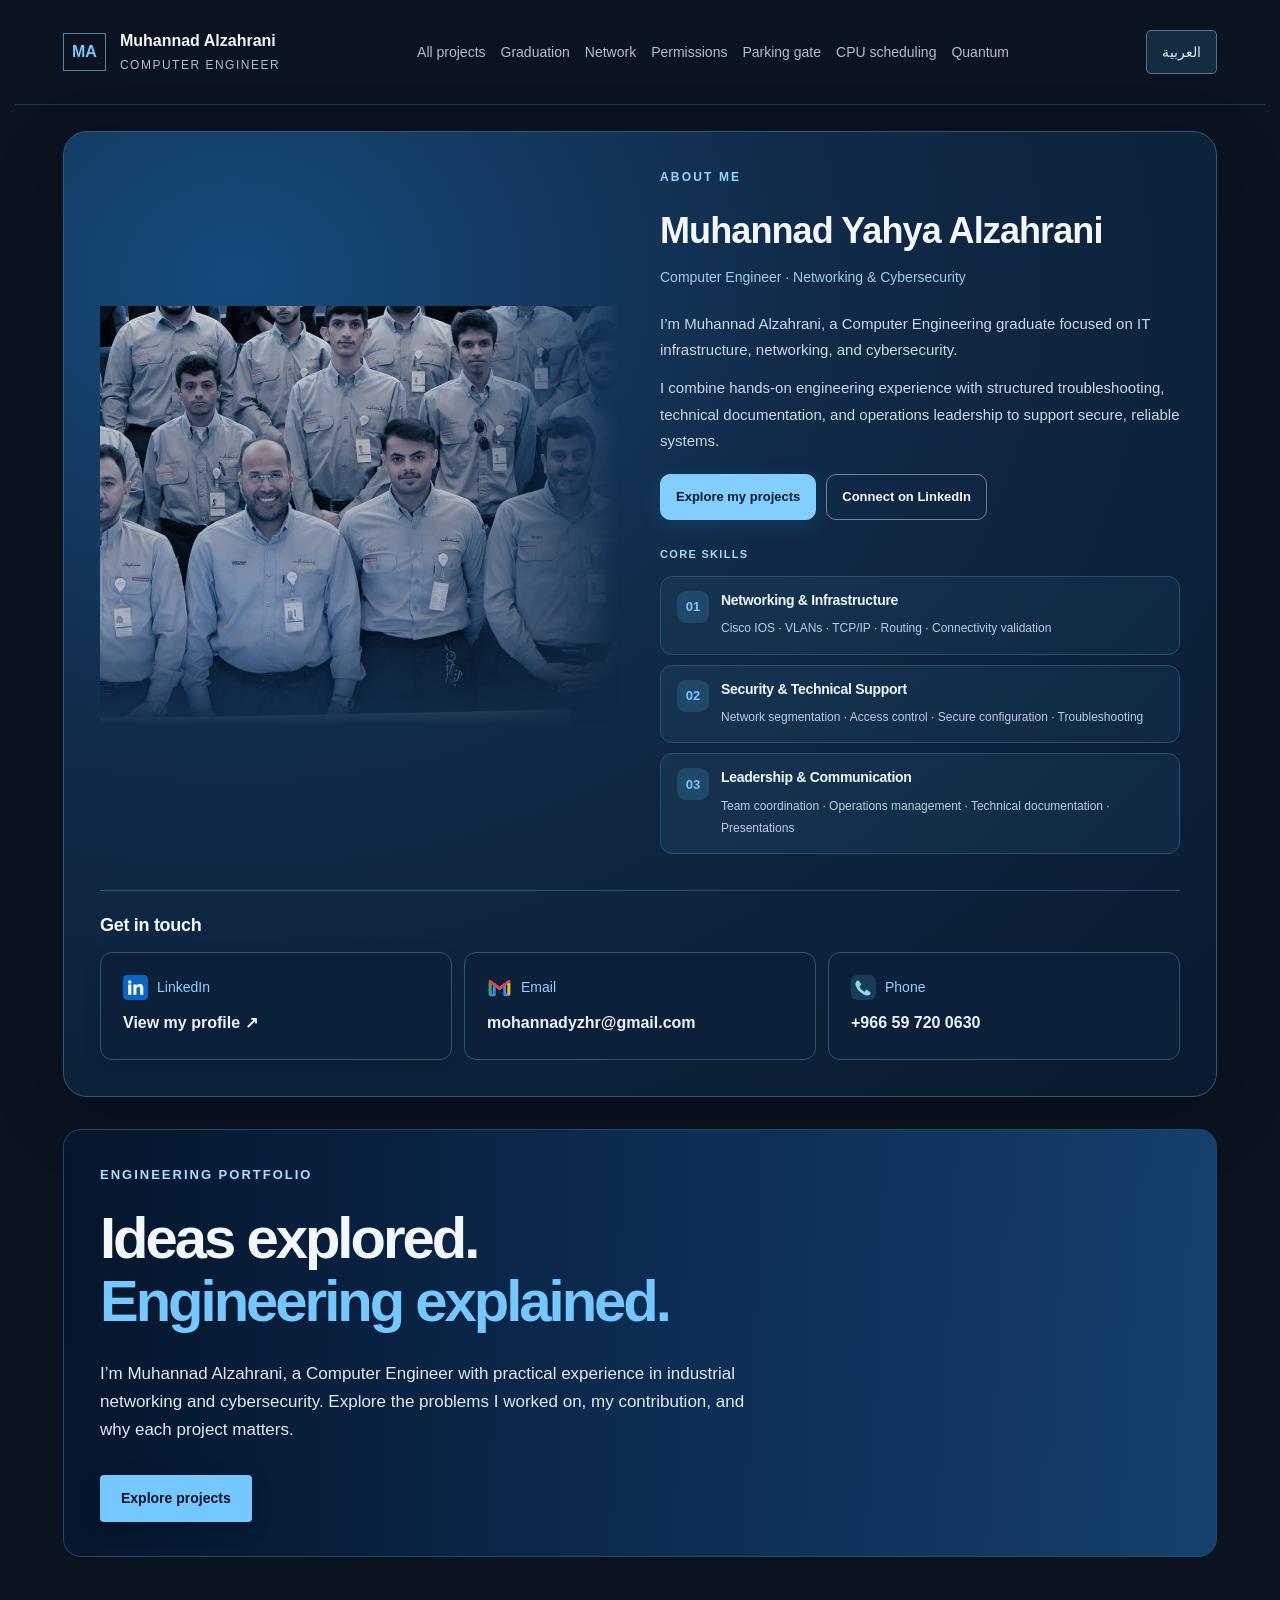
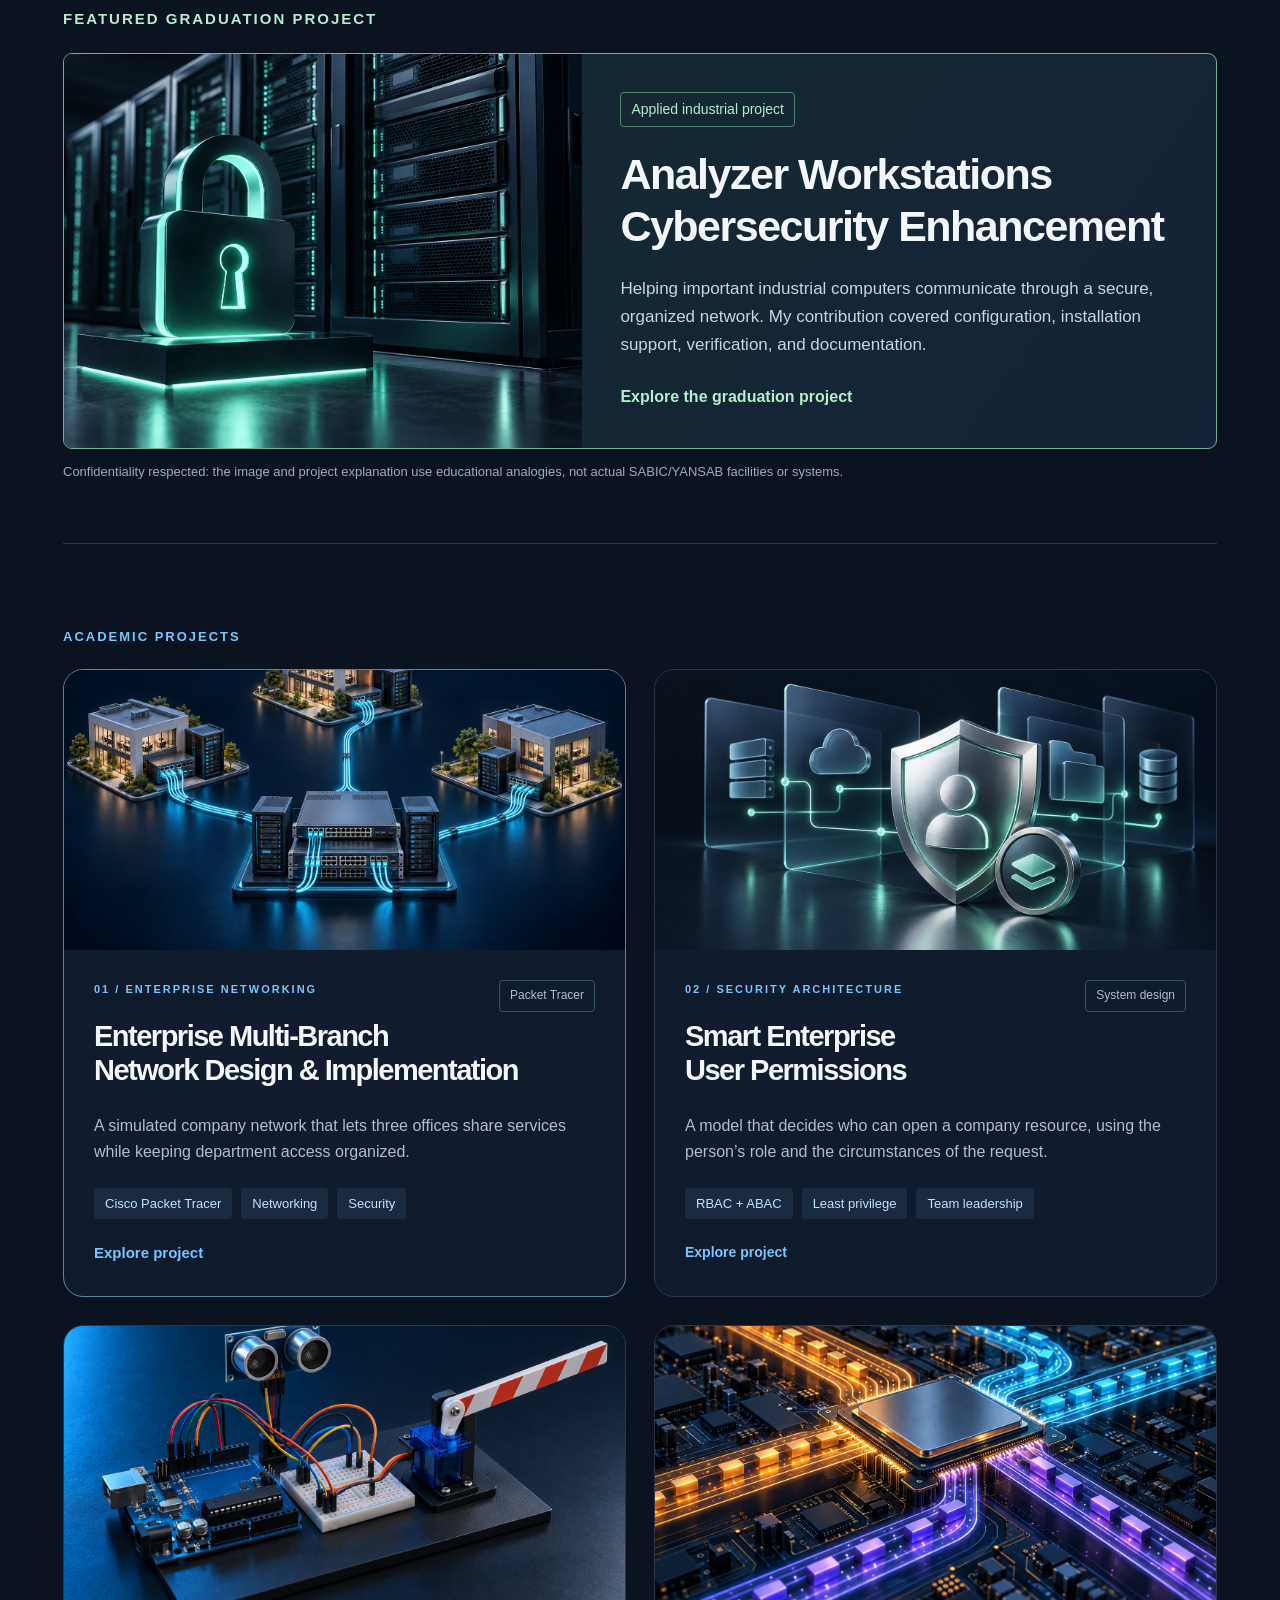
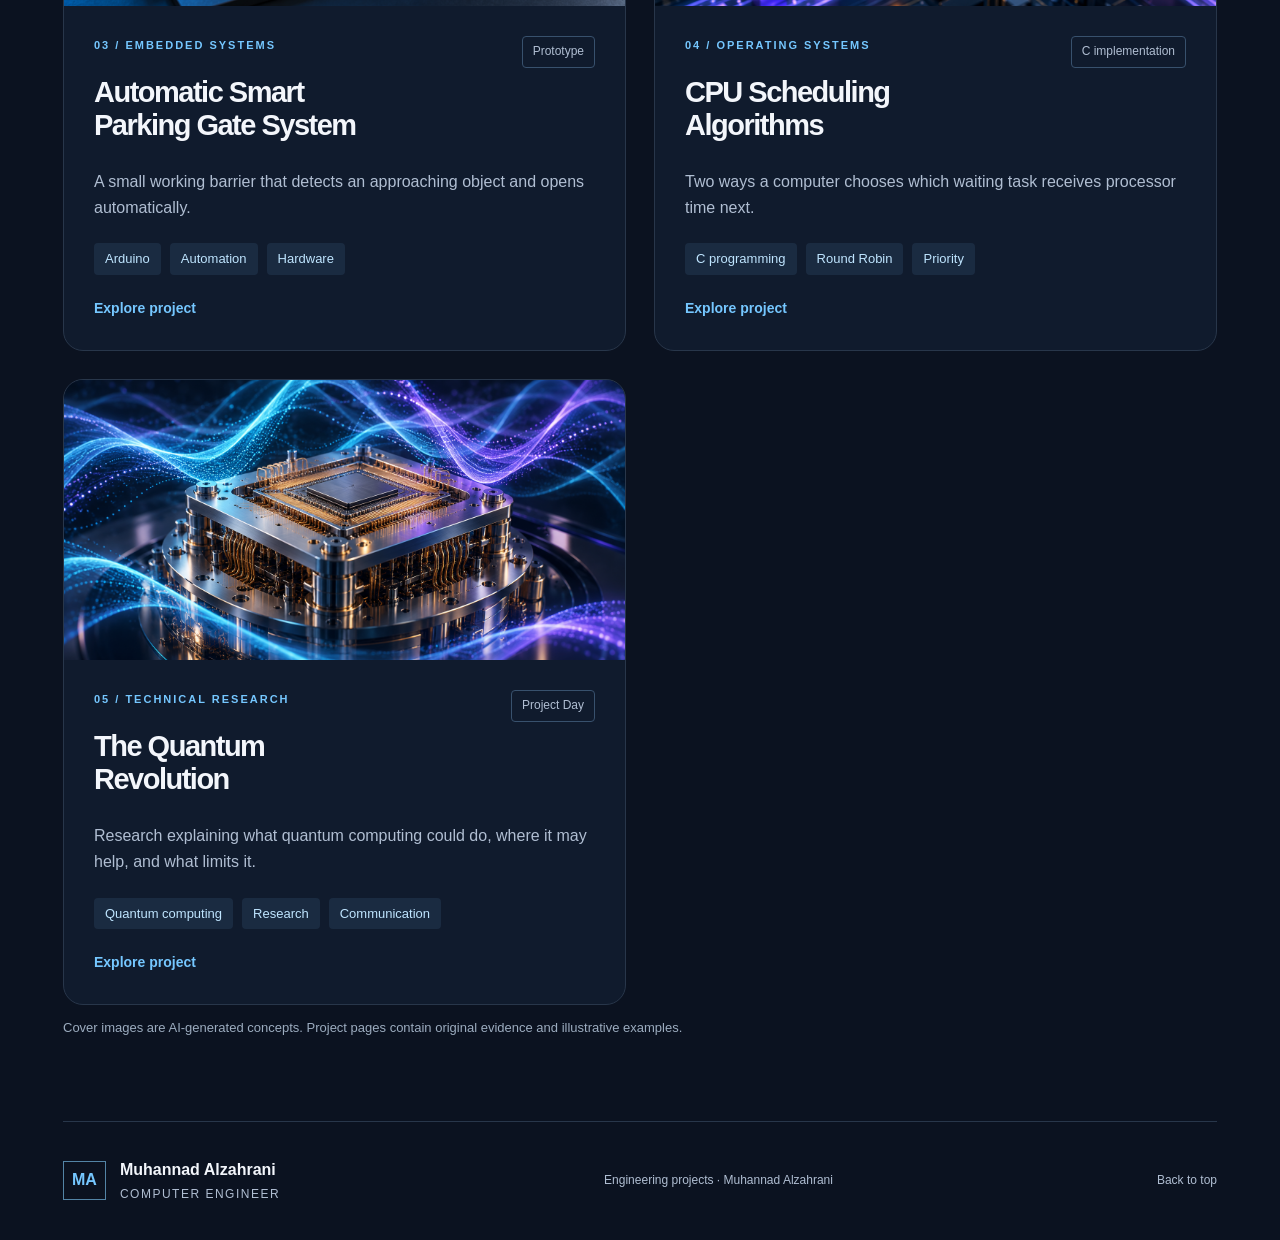
==== commit 25f2ec9c: "Improve text hierarchy and distribute skills into compact cards" ====
--- a/index.html
+++ b/index.html
@@ -83,5 +83,25 @@
 .contact-card .contact-label{color:#91cfff;font-size:14px}.contact-card strong{font-size:16px;overflow-wrap:anywhere;user-select:text}
 @media(max-width:950px){.profile-opening{grid-template-columns:1fr}.photo-column{grid-column:1}.profile-photo{height:400px;max-width:620px!important}.profile-photo img{height:400px}.profile-achievements{max-width:620px}.opening-about{padding-top:6px!important}}
 @media(max-width:600px){.profile-photo{height:320px}.profile-photo img{height:320px}.contact-card{padding:18px}}
+
+/* Clear hierarchy, balanced text and compact skill cards */
+.profile-opening{grid-template-columns:minmax(0,1fr) minmax(0,1fr);column-gap:40px;row-gap:26px}
+.opening-about{padding-top:0!important}
+.opening-about h2{font-size:clamp(28px,3vw,36px);margin:12px 0 14px;max-width:470px}
+.opening-about .profile-role{font-size:14px;color:#9dcdea;margin-bottom:22px}
+.opening-about .profile-bio{margin:0 0 20px;line-height:1.75;font-size:15px}
+.profile-bio p{margin:0 0 12px;color:#c9d9e9}
+.profile-domains{display:none}
+.profile-actions{margin:20px 0 24px}
+.profile-achievements{border-top:0;margin:0;padding:0}
+.profile-achievements .eyebrow{margin:0 0 12px;font-size:11px;letter-spacing:.12em}
+.profile-achievements article{margin:0 0 10px;padding:14px 16px;border:1px solid #294f70;border-radius:12px;background:linear-gradient(135deg,#173753cc,#102b47cc);gap:12px}
+.profile-achievements h3{font-size:14px;line-height:1.4;margin:0 0 7px}
+.profile-achievements p{font-size:12px;line-height:1.85;color:#b9cedf}
+.achievement-mark{background:#204969;color:#b8e8ff}
+.photo-column{align-self:center}.profile-photo{align-self:center}
+.contact-section h3{font-size:18px;margin:0 0 14px}
+@media(max-width:950px){.profile-opening{grid-template-columns:1fr;gap:24px}.opening-about h2{max-width:none}.photo-column{align-self:start}}
+@media(max-width:600px){.profile-achievements article{padding:13px}.profile-bio p{font-size:14px}.opening-about h2{font-size:29px}}
 </style></head>
-<body><header><a class="brand" href="index.html"><span class="monogram">MA</span><span>Muhannad Alzahrani<small>COMPUTER ENGINEER</small></span></a><nav aria-label="Main navigation"><a href="index.html">All projects</a><a href="graduation-project.html">Graduation</a><a href="enterprise-network.html">Network</a><a href="enterprise-permissions.html">Permissions</a><a href="parking-gate.html">Parking gate</a><a href="cpu-scheduling.html">CPU scheduling</a><a href="quantum-computing.html">Quantum</a></nav><button type="button" class="language-toggle" aria-label="Switch to Arabic" data-language-toggle>العربية</button></header><main id="top"><section class="profile-opening" aria-label="About Muhannad"><div class="photo-column"><figure class="profile-photo"><img src="muhannad-training-group.jpg" alt="Muhannad with the YANSAB training group" width="1280" height="864" fetchpriority="high"></figure></div><div id="about" class="about-profile opening-about"><p class="eyebrow">ABOUT ME</p><h2>Muhannad Yahya Alzahrani</h2><p class="profile-role">Computer Engineer · Networking &amp; Cybersecurity</p><p class="profile-bio">I’m Muhannad Alzahrani, a Computer Engineering graduate focused on IT infrastructure, networking, and cybersecurity. I combine hands-on engineering experience with structured troubleshooting, technical documentation, and operations leadership to support secure, reliable systems.</p><div class="profile-actions"><a class="button" href="#projects">Explore my projects</a><a class="button secondary" href="https://www.linkedin.com/in/muhannad-alzahraniiii/" target="_blank" rel="noopener">Connect on LinkedIn</a></div><div class="profile-domains"><span>IT Infrastructure</span><span>Network Engineering</span><span>IT/OT Security</span><span>Technical Operations</span></div><div class="profile-achievements"><p class="eyebrow">CORE SKILLS</p><article><span class="achievement-mark">01</span><div><h3>Networking &amp; Infrastructure</h3><p>Cisco IOS · VLANs · TCP/IP · Routing · Connectivity validation</p></div></article><article><span class="achievement-mark">02</span><div><h3>Security &amp; Technical Support</h3><p>Network segmentation · Access control · Secure configuration · Troubleshooting</p></div></article><article><span class="achievement-mark">03</span><div><h3>Leadership &amp; Communication</h3><p>Team coordination · Operations management · Technical documentation · Presentations</p></div></article></div></div><div class="contact-section"><h3>Get in touch</h3><div class="contact-links"><a href="https://www.linkedin.com/in/muhannad-alzahraniiii/" target="_blank" rel="noopener"><span class="linkedin-label"><svg class="linkedin-logo" xmlns="http://www.w3.org/2000/svg" viewBox="0 0 24 24" aria-hidden="true"><rect width="24" height="24" rx="4" fill="#0A66C2"/><path fill="#fff" d="M5 9h3v10H5zm1.5-4a1.7 1.7 0 1 1 0 3.4 1.7 1.7 0 0 1 0-3.4zM10 9h2.9v1.4c.6-1 1.5-1.7 3-1.7 3.1 0 3.6 2 3.6 4.6V19h-3v-5c0-1.2 0-2.7-1.7-2.7s-1.9 1.3-1.9 2.6V19H10z"/></svg><span>LinkedIn</span></span><strong>View my profile ↗</strong></a><div class="contact-card"><span class="contact-label"><svg class="contact-icon" xmlns="http://www.w3.org/2000/svg" viewBox="0 0 24 24" aria-hidden="true"><path d="M3 6v13h4V9l5 4 5-4v10h4V6" fill="none" stroke="#4285F4" stroke-width="2.7" stroke-linejoin="round"/><path d="M3 6l9 7 9-7" fill="none" stroke="#EA4335" stroke-width="2.7" stroke-linecap="round"/><path d="M3 8v11" stroke="#34A853" stroke-width="2.7"/><path d="M21 8v11" stroke="#FBBC04" stroke-width="2.7"/></svg><span>Email</span></span><strong dir="ltr">mohannadyzhr@gmail.com</strong></div><div class="contact-card"><span class="contact-label"><svg class="contact-icon" xmlns="http://www.w3.org/2000/svg" viewBox="0 0 24 24" aria-hidden="true"><rect width="24" height="24" rx="6" fill="#153d57"/><path d="M7 5l3 4-2 2c1.2 2.3 2.7 3.8 5 5l2-2 4 3c-1 3-3.3 3.5-6.8 1.6C8.2 16.4 5.6 13.8 4.4 9.8 3.8 7.8 4.8 5.7 7 5z" fill="#8bdded"/></svg><span>Phone</span></span><strong dir="ltr">+966 59 720 0630</strong></div></div></div></section><section class="intro hero-background"><p class="eyebrow">ENGINEERING PORTFOLIO</p><h1>Ideas explored.<br><span>Engineering explained.</span></h1><p class="lead">I’m Muhannad Alzahrani, a Computer Engineer with practical experience in industrial networking and cybersecurity. Explore the problems I worked on, my contribution, and why each project matters.</p><a class="button" href="#projects">Explore projects</a></section><section class="featured-graduation"><p class="eyebrow">FEATURED GRADUATION PROJECT</p><a class="graduation-feature" href="graduation-project.html"><img src="permissions-server-concept.png" alt="Generic server illustration used as an educational analogy, not company equipment"><div class="featured-copy"><span class="pill">Applied industrial project</span><h2>Analyzer Workstations Cybersecurity Enhancement</h2><p>Helping important industrial computers communicate through a secure, organized network. My contribution covered configuration, installation support, verification, and documentation.</p><span class="card-link">Explore the graduation project</span></div></a><p class="caption">Confidentiality respected: the image and project explanation use educational analogies, not actual SABIC/YANSAB facilities or systems.</p></section><section id="projects"><p class="eyebrow">ACADEMIC PROJECTS</p><div class="project-cards"><a class="project-card network-card" href="enterprise-network.html"><img src="network-concept.png" alt="Concept illustration of enterprise routing equipment and connected office networks"><div class="card-content"><div class="project-heading"><span class="eyebrow">01 / ENTERPRISE NETWORKING</span><span class="pill">Packet Tracer</span></div><h2>Enterprise Multi-Branch<br>Network Design &amp; Implementation</h2><p>A simulated company network that lets three offices share services while keeping department access organized.</p><div class="tags"><span>Cisco Packet Tracer</span><span>Networking</span><span>Security</span></div><span class="card-link">Explore project</span></div></a><a class="project-card permissions-card" href="enterprise-permissions.html"><img src="permissions-concept.png" alt="Concept illustration of enterprise identity and access control"><div class="card-content"><div class="project-heading"><span class="eyebrow">02 / SECURITY ARCHITECTURE</span><span class="pill">System design</span></div><h2>Smart Enterprise<br>User Permissions</h2><p>A model that decides who can open a company resource, using the person’s role and the circumstances of the request.</p><div class="tags"><span>RBAC + ABAC</span><span>Least privilege</span><span>Team leadership</span></div><span class="card-link">Explore project</span></div></a><a class="project-card" href="parking-gate.html"><img src="parking-concept.png" alt="Concept illustration of an automated tabletop parking gate"><div class="card-content"><div class="project-heading"><span class="eyebrow">03 / EMBEDDED SYSTEMS</span><span class="pill">Prototype</span></div><h2>Automatic Smart<br>Parking Gate System</h2><p>A small working barrier that detects an approaching object and opens automatically.</p><div class="tags"><span>Arduino</span><span>Automation</span><span>Hardware</span></div><span class="card-link">Explore project</span></div></a><a class="project-card cpu-card" href="cpu-scheduling.html"><img src="cpu-concept.png" alt="Concept illustration of a processor with abstract queued execution tasks"><div class="card-content"><div class="project-heading"><span class="eyebrow">04 / OPERATING SYSTEMS</span><span class="pill">C implementation</span></div><h2>CPU Scheduling<br>Algorithms</h2><p>Two ways a computer chooses which waiting task receives processor time next.</p><div class="tags"><span>C programming</span><span>Round Robin</span><span>Priority</span></div><span class="card-link">Explore project</span></div></a><a class="project-card quantum-card" href="quantum-computing.html"><img src="quantum-concept.png" alt="Concept artwork of a quantum processor with abstract probability waves"><div class="card-content"><div class="project-heading"><span class="eyebrow">05 / TECHNICAL RESEARCH</span><span class="pill">Project Day</span></div><h2>The Quantum<br>Revolution</h2><p>Research explaining what quantum computing could do, where it may help, and what limits it.</p><div class="tags"><span>Quantum computing</span><span>Research</span><span>Communication</span></div><span class="card-link">Explore project</span></div></a></div><p class="caption">Cover images are AI-generated concepts. Project pages contain original evidence and illustrative examples.</p></section></main><footer><a class="brand" href="index.html"><span class="monogram">MA</span><span>Muhannad Alzahrani<small>COMPUTER ENGINEER</small></span></a><span>Engineering projects · Muhannad Alzahrani</span><a href="#top">Back to top</a></footer><script src="image-viewer.js" defer></script><script src="translations.js" defer></script><script src="profile-translations.js?v=5" defer></script><script src="language.js" defer></script></body></html>+<body><header><a class="brand" href="index.html"><span class="monogram">MA</span><span>Muhannad Alzahrani<small>COMPUTER ENGINEER</small></span></a><nav aria-label="Main navigation"><a href="index.html">All projects</a><a href="graduation-project.html">Graduation</a><a href="enterprise-network.html">Network</a><a href="enterprise-permissions.html">Permissions</a><a href="parking-gate.html">Parking gate</a><a href="cpu-scheduling.html">CPU scheduling</a><a href="quantum-computing.html">Quantum</a></nav><button type="button" class="language-toggle" aria-label="Switch to Arabic" data-language-toggle>العربية</button></header><main id="top"><section class="profile-opening" aria-label="About Muhannad"><div class="photo-column"><figure class="profile-photo"><img src="muhannad-training-group.jpg" alt="Muhannad with the YANSAB training group" width="1280" height="864" fetchpriority="high"></figure></div><div id="about" class="about-profile opening-about"><p class="eyebrow">ABOUT ME</p><h2>Muhannad Yahya Alzahrani</h2><p class="profile-role">Computer Engineer · Networking &amp; Cybersecurity</p><div class="profile-bio"><p>I’m Muhannad Alzahrani, a Computer Engineering graduate focused on IT infrastructure, networking, and cybersecurity.</p><p>I combine hands-on engineering experience with structured troubleshooting, technical documentation, and operations leadership to support secure, reliable systems.</p></div><div class="profile-actions"><a class="button" href="#projects">Explore my projects</a><a class="button secondary" href="https://www.linkedin.com/in/muhannad-alzahraniiii/" target="_blank" rel="noopener">Connect on LinkedIn</a></div><div class="profile-domains"><span>IT Infrastructure</span><span>Network Engineering</span><span>IT/OT Security</span><span>Technical Operations</span></div><div class="profile-achievements"><p class="eyebrow">CORE SKILLS</p><article><span class="achievement-mark">01</span><div><h3>Networking &amp; Infrastructure</h3><p>Cisco IOS · VLANs · TCP/IP · Routing · Connectivity validation</p></div></article><article><span class="achievement-mark">02</span><div><h3>Security &amp; Technical Support</h3><p>Network segmentation · Access control · Secure configuration · Troubleshooting</p></div></article><article><span class="achievement-mark">03</span><div><h3>Leadership &amp; Communication</h3><p>Team coordination · Operations management · Technical documentation · Presentations</p></div></article></div></div><div class="contact-section"><h3>Get in touch</h3><div class="contact-links"><a href="https://www.linkedin.com/in/muhannad-alzahraniiii/" target="_blank" rel="noopener"><span class="linkedin-label"><svg class="linkedin-logo" xmlns="http://www.w3.org/2000/svg" viewBox="0 0 24 24" aria-hidden="true"><rect width="24" height="24" rx="4" fill="#0A66C2"/><path fill="#fff" d="M5 9h3v10H5zm1.5-4a1.7 1.7 0 1 1 0 3.4 1.7 1.7 0 0 1 0-3.4zM10 9h2.9v1.4c.6-1 1.5-1.7 3-1.7 3.1 0 3.6 2 3.6 4.6V19h-3v-5c0-1.2 0-2.7-1.7-2.7s-1.9 1.3-1.9 2.6V19H10z"/></svg><span>LinkedIn</span></span><strong>View my profile ↗</strong></a><div class="contact-card"><span class="contact-label"><svg class="contact-icon" xmlns="http://www.w3.org/2000/svg" viewBox="0 0 24 24" aria-hidden="true"><path d="M3 6v13h4V9l5 4 5-4v10h4V6" fill="none" stroke="#4285F4" stroke-width="2.7" stroke-linejoin="round"/><path d="M3 6l9 7 9-7" fill="none" stroke="#EA4335" stroke-width="2.7" stroke-linecap="round"/><path d="M3 8v11" stroke="#34A853" stroke-width="2.7"/><path d="M21 8v11" stroke="#FBBC04" stroke-width="2.7"/></svg><span>Email</span></span><strong dir="ltr">mohannadyzhr@gmail.com</strong></div><div class="contact-card"><span class="contact-label"><svg class="contact-icon" xmlns="http://www.w3.org/2000/svg" viewBox="0 0 24 24" aria-hidden="true"><rect width="24" height="24" rx="6" fill="#153d57"/><path d="M7 5l3 4-2 2c1.2 2.3 2.7 3.8 5 5l2-2 4 3c-1 3-3.3 3.5-6.8 1.6C8.2 16.4 5.6 13.8 4.4 9.8 3.8 7.8 4.8 5.7 7 5z" fill="#8bdded"/></svg><span>Phone</span></span><strong dir="ltr">+966 59 720 0630</strong></div></div></div></section><section class="intro hero-background"><p class="eyebrow">ENGINEERING PORTFOLIO</p><h1>Ideas explored.<br><span>Engineering explained.</span></h1><p class="lead">I’m Muhannad Alzahrani, a Computer Engineer with practical experience in industrial networking and cybersecurity. Explore the problems I worked on, my contribution, and why each project matters.</p><a class="button" href="#projects">Explore projects</a></section><section class="featured-graduation"><p class="eyebrow">FEATURED GRADUATION PROJECT</p><a class="graduation-feature" href="graduation-project.html"><img src="permissions-server-concept.png" alt="Generic server illustration used as an educational analogy, not company equipment"><div class="featured-copy"><span class="pill">Applied industrial project</span><h2>Analyzer Workstations Cybersecurity Enhancement</h2><p>Helping important industrial computers communicate through a secure, organized network. My contribution covered configuration, installation support, verification, and documentation.</p><span class="card-link">Explore the graduation project</span></div></a><p class="caption">Confidentiality respected: the image and project explanation use educational analogies, not actual SABIC/YANSAB facilities or systems.</p></section><section id="projects"><p class="eyebrow">ACADEMIC PROJECTS</p><div class="project-cards"><a class="project-card network-card" href="enterprise-network.html"><img src="network-concept.png" alt="Concept illustration of enterprise routing equipment and connected office networks"><div class="card-content"><div class="project-heading"><span class="eyebrow">01 / ENTERPRISE NETWORKING</span><span class="pill">Packet Tracer</span></div><h2>Enterprise Multi-Branch<br>Network Design &amp; Implementation</h2><p>A simulated company network that lets three offices share services while keeping department access organized.</p><div class="tags"><span>Cisco Packet Tracer</span><span>Networking</span><span>Security</span></div><span class="card-link">Explore project</span></div></a><a class="project-card permissions-card" href="enterprise-permissions.html"><img src="permissions-concept.png" alt="Concept illustration of enterprise identity and access control"><div class="card-content"><div class="project-heading"><span class="eyebrow">02 / SECURITY ARCHITECTURE</span><span class="pill">System design</span></div><h2>Smart Enterprise<br>User Permissions</h2><p>A model that decides who can open a company resource, using the person’s role and the circumstances of the request.</p><div class="tags"><span>RBAC + ABAC</span><span>Least privilege</span><span>Team leadership</span></div><span class="card-link">Explore project</span></div></a><a class="project-card" href="parking-gate.html"><img src="parking-concept.png" alt="Concept illustration of an automated tabletop parking gate"><div class="card-content"><div class="project-heading"><span class="eyebrow">03 / EMBEDDED SYSTEMS</span><span class="pill">Prototype</span></div><h2>Automatic Smart<br>Parking Gate System</h2><p>A small working barrier that detects an approaching object and opens automatically.</p><div class="tags"><span>Arduino</span><span>Automation</span><span>Hardware</span></div><span class="card-link">Explore project</span></div></a><a class="project-card cpu-card" href="cpu-scheduling.html"><img src="cpu-concept.png" alt="Concept illustration of a processor with abstract queued execution tasks"><div class="card-content"><div class="project-heading"><span class="eyebrow">04 / OPERATING SYSTEMS</span><span class="pill">C implementation</span></div><h2>CPU Scheduling<br>Algorithms</h2><p>Two ways a computer chooses which waiting task receives processor time next.</p><div class="tags"><span>C programming</span><span>Round Robin</span><span>Priority</span></div><span class="card-link">Explore project</span></div></a><a class="project-card quantum-card" href="quantum-computing.html"><img src="quantum-concept.png" alt="Concept artwork of a quantum processor with abstract probability waves"><div class="card-content"><div class="project-heading"><span class="eyebrow">05 / TECHNICAL RESEARCH</span><span class="pill">Project Day</span></div><h2>The Quantum<br>Revolution</h2><p>Research explaining what quantum computing could do, where it may help, and what limits it.</p><div class="tags"><span>Quantum computing</span><span>Research</span><span>Communication</span></div><span class="card-link">Explore project</span></div></a></div><p class="caption">Cover images are AI-generated concepts. Project pages contain original evidence and illustrative examples.</p></section></main><footer><a class="brand" href="index.html"><span class="monogram">MA</span><span>Muhannad Alzahrani<small>COMPUTER ENGINEER</small></span></a><span>Engineering projects · Muhannad Alzahrani</span><a href="#top">Back to top</a></footer><script src="image-viewer.js" defer></script><script src="translations.js" defer></script><script src="profile-translations.js?v=6" defer></script><script src="language.js" defer></script></body></html>
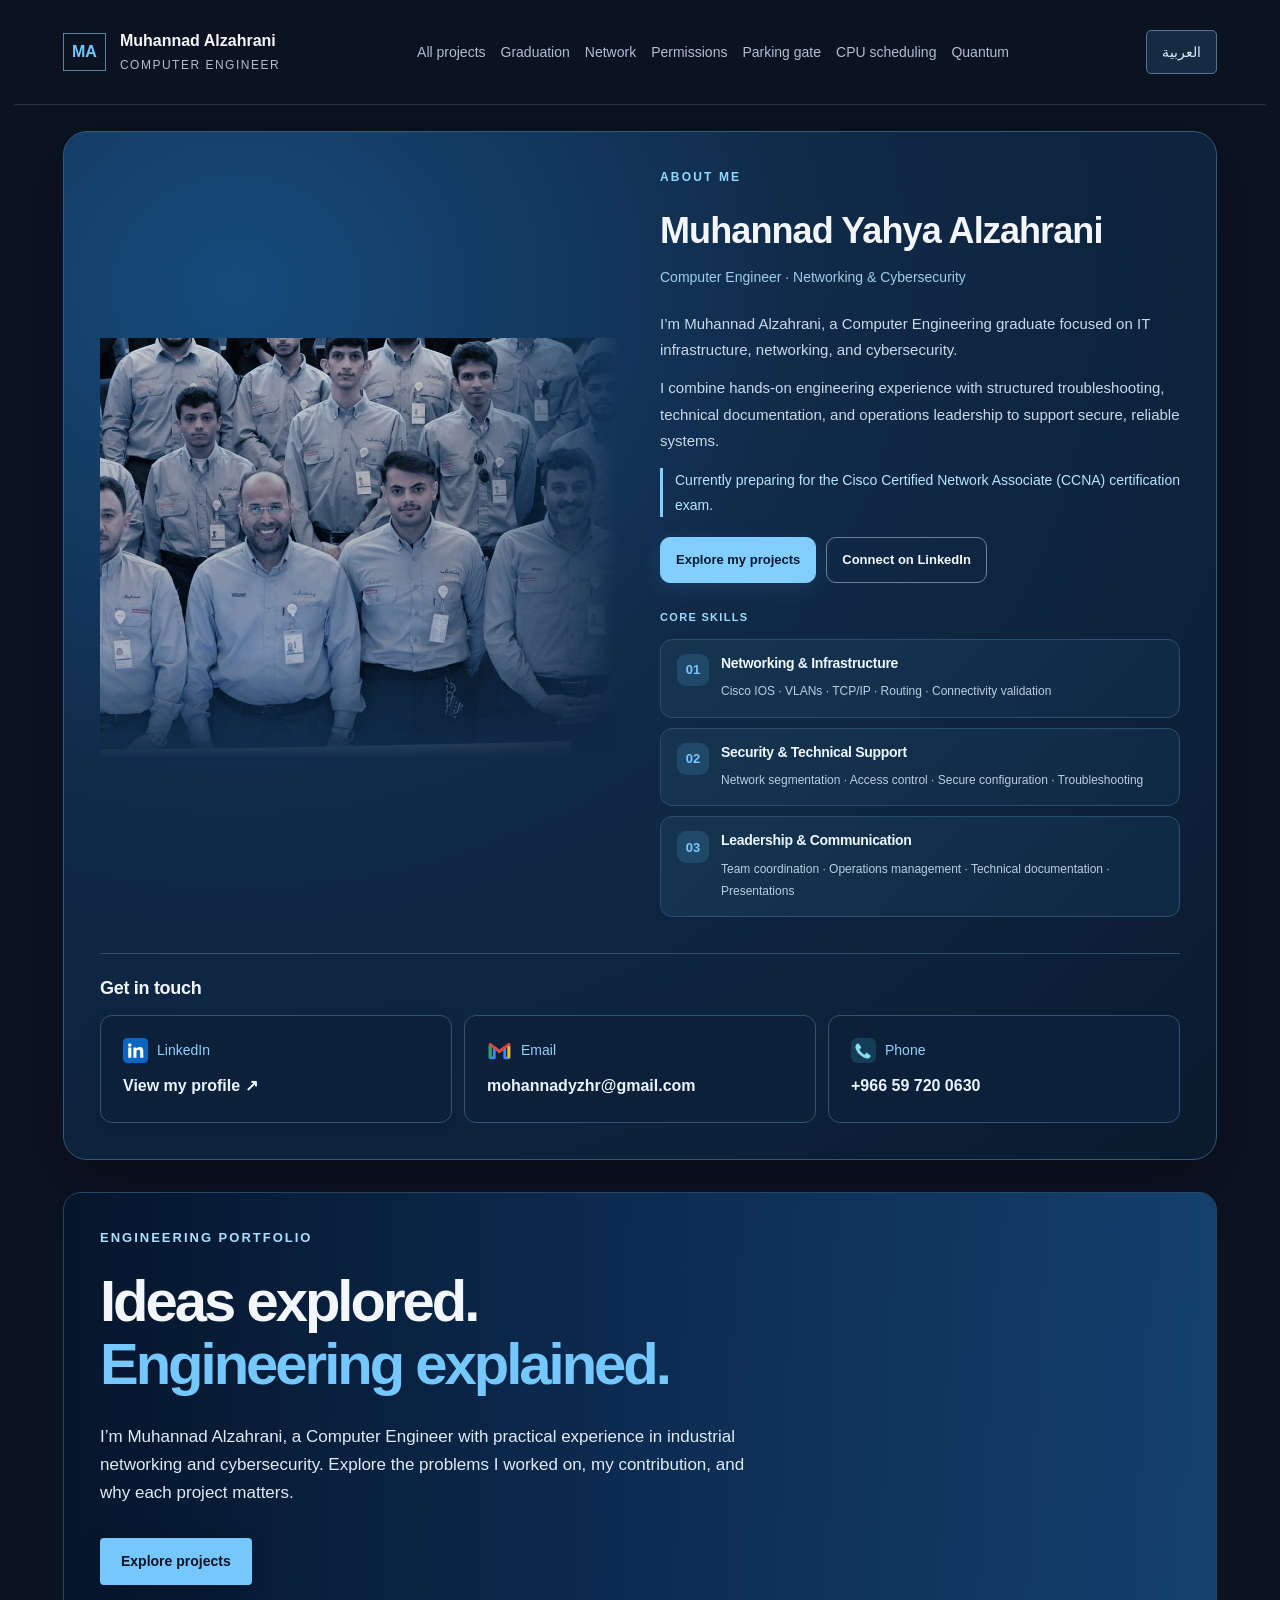
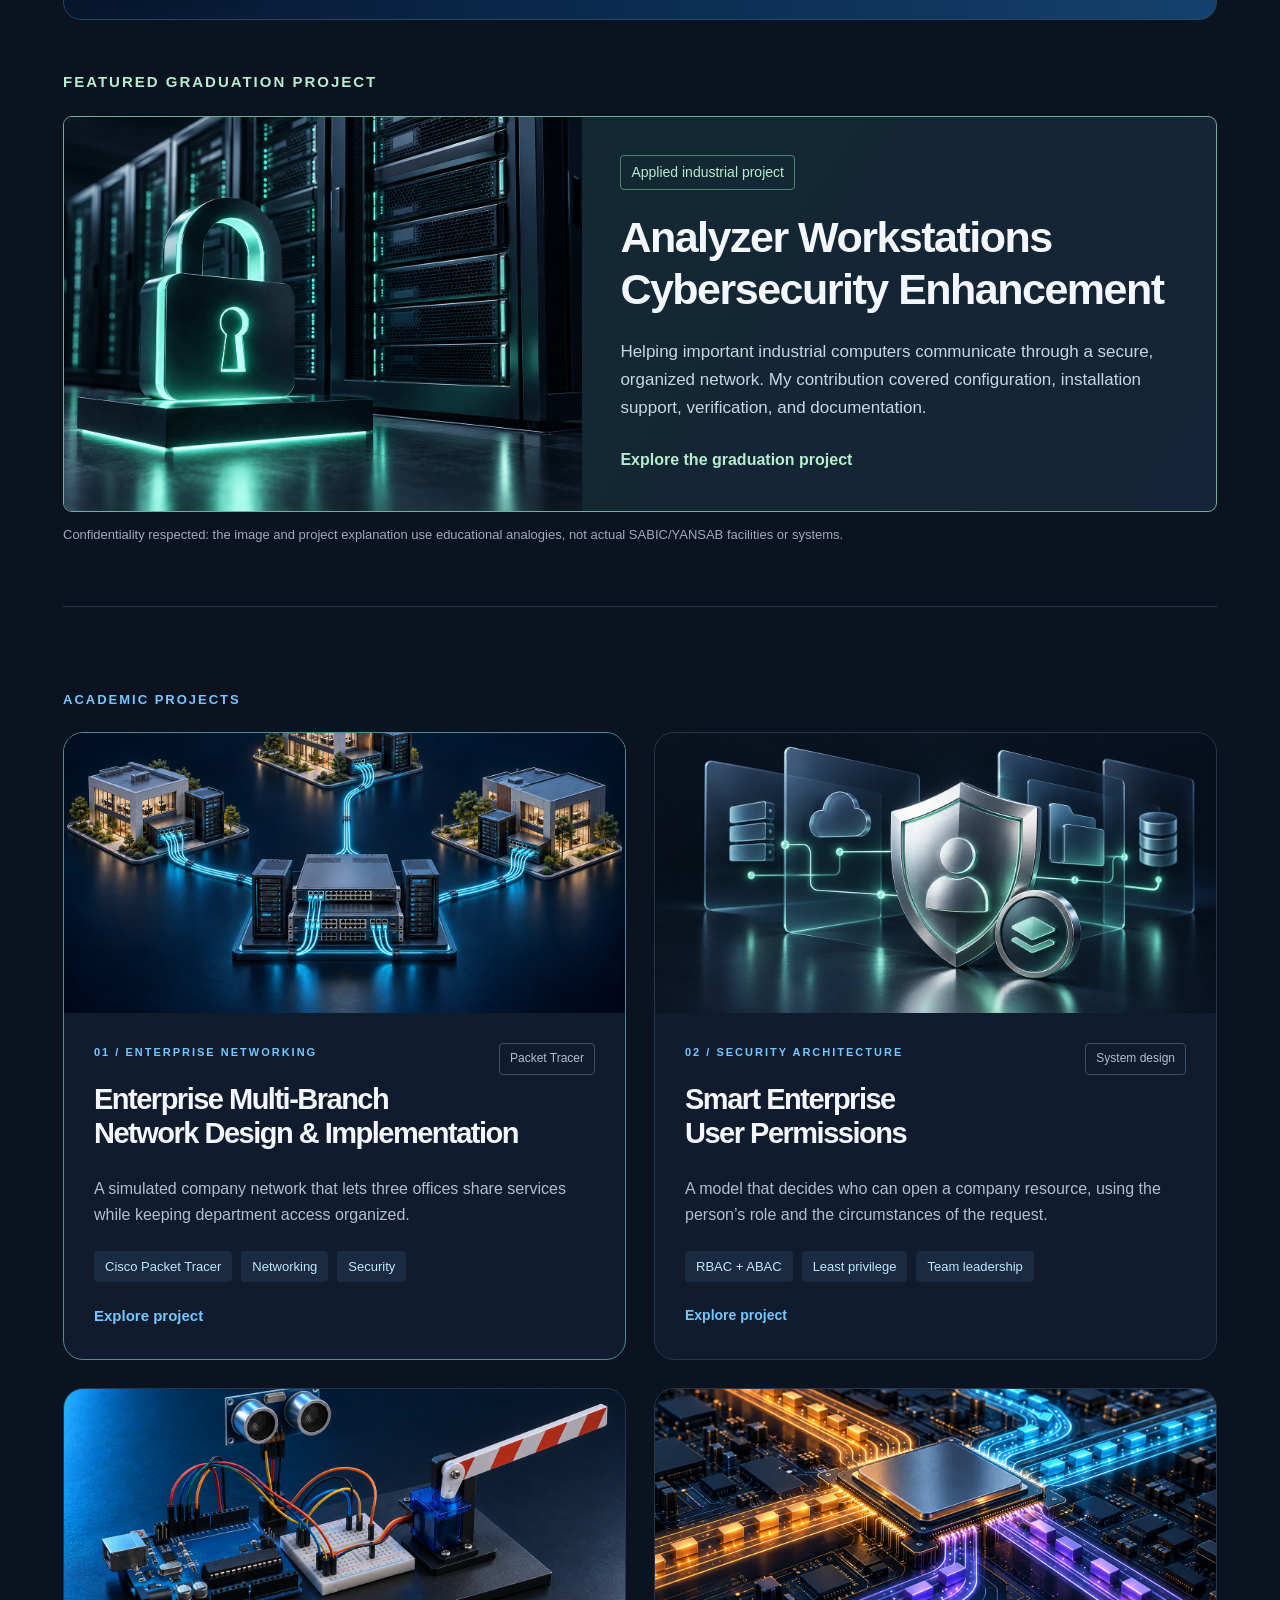
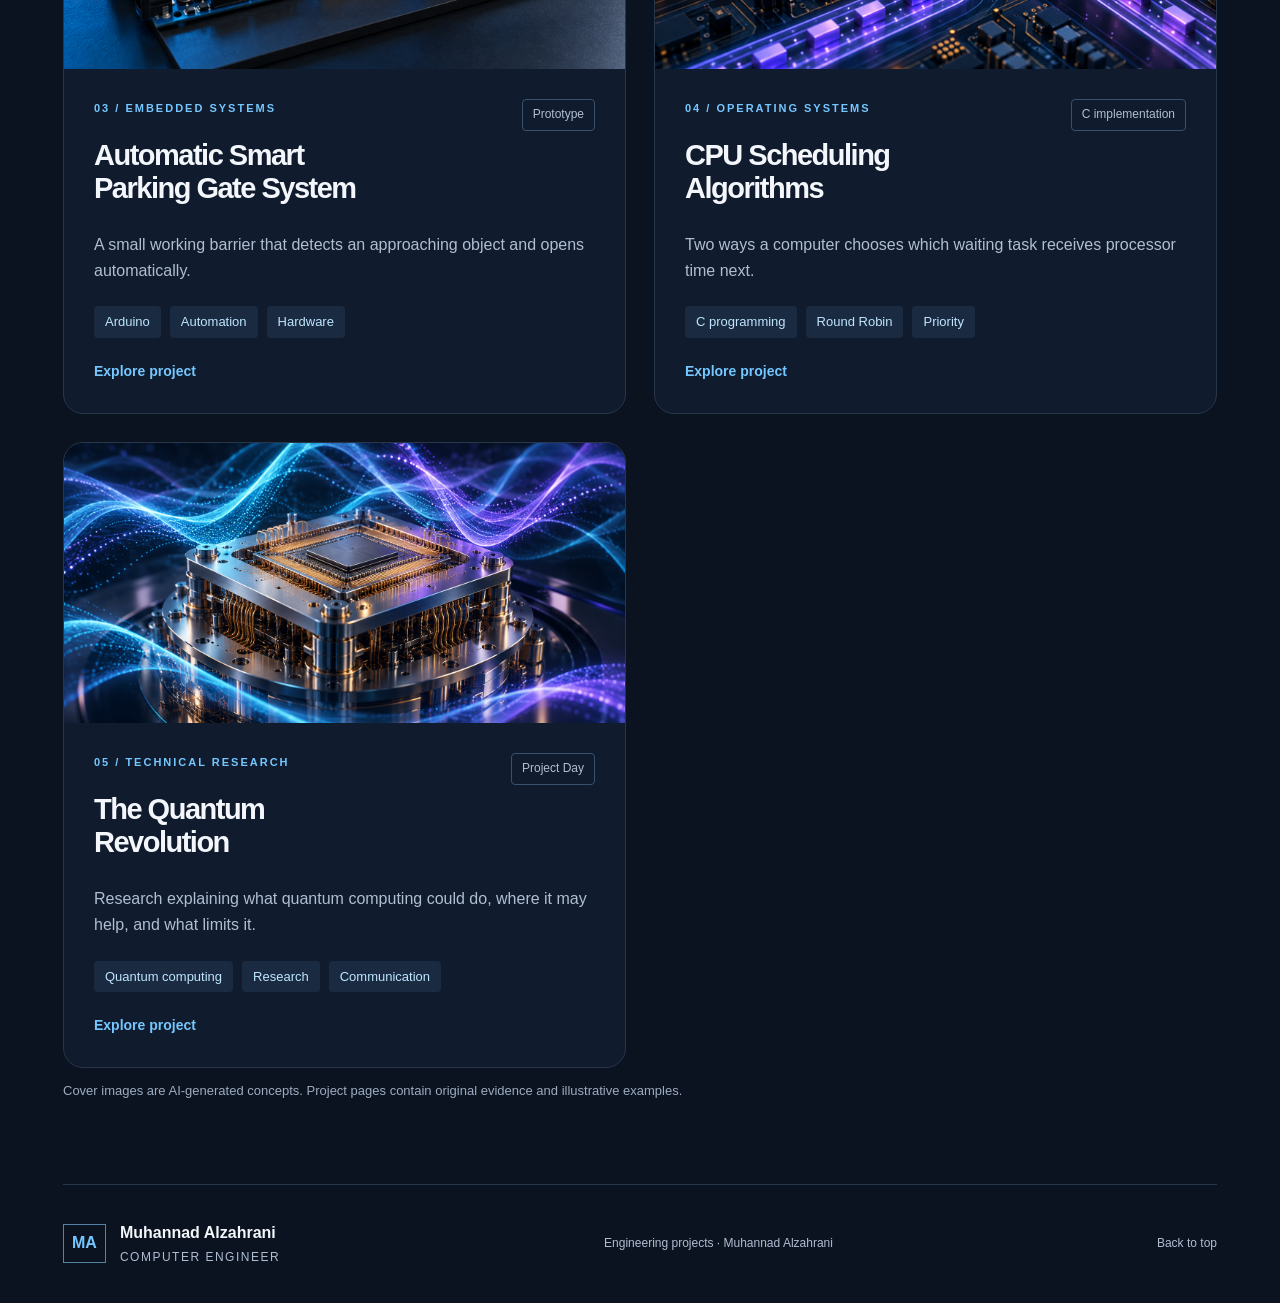
==== commit 6825df2b: "Add current CCNA exam preparation to professional profile" ====
--- a/index.html
+++ b/index.html
@@ -103,5 +103,5 @@
 .contact-section h3{font-size:18px;margin:0 0 14px}
 @media(max-width:950px){.profile-opening{grid-template-columns:1fr;gap:24px}.opening-about h2{max-width:none}.photo-column{align-self:start}}
 @media(max-width:600px){.profile-achievements article{padding:13px}.profile-bio p{font-size:14px}.opening-about h2{font-size:29px}}
-</style></head>
-<body><header><a class="brand" href="index.html"><span class="monogram">MA</span><span>Muhannad Alzahrani<small>COMPUTER ENGINEER</small></span></a><nav aria-label="Main navigation"><a href="index.html">All projects</a><a href="graduation-project.html">Graduation</a><a href="enterprise-network.html">Network</a><a href="enterprise-permissions.html">Permissions</a><a href="parking-gate.html">Parking gate</a><a href="cpu-scheduling.html">CPU scheduling</a><a href="quantum-computing.html">Quantum</a></nav><button type="button" class="language-toggle" aria-label="Switch to Arabic" data-language-toggle>العربية</button></header><main id="top"><section class="profile-opening" aria-label="About Muhannad"><div class="photo-column"><figure class="profile-photo"><img src="muhannad-training-group.jpg" alt="Muhannad with the YANSAB training group" width="1280" height="864" fetchpriority="high"></figure></div><div id="about" class="about-profile opening-about"><p class="eyebrow">ABOUT ME</p><h2>Muhannad Yahya Alzahrani</h2><p class="profile-role">Computer Engineer · Networking &amp; Cybersecurity</p><div class="profile-bio"><p>I’m Muhannad Alzahrani, a Computer Engineering graduate focused on IT infrastructure, networking, and cybersecurity.</p><p>I combine hands-on engineering experience with structured troubleshooting, technical documentation, and operations leadership to support secure, reliable systems.</p></div><div class="profile-actions"><a class="button" href="#projects">Explore my projects</a><a class="button secondary" href="https://www.linkedin.com/in/muhannad-alzahraniiii/" target="_blank" rel="noopener">Connect on LinkedIn</a></div><div class="profile-domains"><span>IT Infrastructure</span><span>Network Engineering</span><span>IT/OT Security</span><span>Technical Operations</span></div><div class="profile-achievements"><p class="eyebrow">CORE SKILLS</p><article><span class="achievement-mark">01</span><div><h3>Networking &amp; Infrastructure</h3><p>Cisco IOS · VLANs · TCP/IP · Routing · Connectivity validation</p></div></article><article><span class="achievement-mark">02</span><div><h3>Security &amp; Technical Support</h3><p>Network segmentation · Access control · Secure configuration · Troubleshooting</p></div></article><article><span class="achievement-mark">03</span><div><h3>Leadership &amp; Communication</h3><p>Team coordination · Operations management · Technical documentation · Presentations</p></div></article></div></div><div class="contact-section"><h3>Get in touch</h3><div class="contact-links"><a href="https://www.linkedin.com/in/muhannad-alzahraniiii/" target="_blank" rel="noopener"><span class="linkedin-label"><svg class="linkedin-logo" xmlns="http://www.w3.org/2000/svg" viewBox="0 0 24 24" aria-hidden="true"><rect width="24" height="24" rx="4" fill="#0A66C2"/><path fill="#fff" d="M5 9h3v10H5zm1.5-4a1.7 1.7 0 1 1 0 3.4 1.7 1.7 0 0 1 0-3.4zM10 9h2.9v1.4c.6-1 1.5-1.7 3-1.7 3.1 0 3.6 2 3.6 4.6V19h-3v-5c0-1.2 0-2.7-1.7-2.7s-1.9 1.3-1.9 2.6V19H10z"/></svg><span>LinkedIn</span></span><strong>View my profile ↗</strong></a><div class="contact-card"><span class="contact-label"><svg class="contact-icon" xmlns="http://www.w3.org/2000/svg" viewBox="0 0 24 24" aria-hidden="true"><path d="M3 6v13h4V9l5 4 5-4v10h4V6" fill="none" stroke="#4285F4" stroke-width="2.7" stroke-linejoin="round"/><path d="M3 6l9 7 9-7" fill="none" stroke="#EA4335" stroke-width="2.7" stroke-linecap="round"/><path d="M3 8v11" stroke="#34A853" stroke-width="2.7"/><path d="M21 8v11" stroke="#FBBC04" stroke-width="2.7"/></svg><span>Email</span></span><strong dir="ltr">mohannadyzhr@gmail.com</strong></div><div class="contact-card"><span class="contact-label"><svg class="contact-icon" xmlns="http://www.w3.org/2000/svg" viewBox="0 0 24 24" aria-hidden="true"><rect width="24" height="24" rx="6" fill="#153d57"/><path d="M7 5l3 4-2 2c1.2 2.3 2.7 3.8 5 5l2-2 4 3c-1 3-3.3 3.5-6.8 1.6C8.2 16.4 5.6 13.8 4.4 9.8 3.8 7.8 4.8 5.7 7 5z" fill="#8bdded"/></svg><span>Phone</span></span><strong dir="ltr">+966 59 720 0630</strong></div></div></div></section><section class="intro hero-background"><p class="eyebrow">ENGINEERING PORTFOLIO</p><h1>Ideas explored.<br><span>Engineering explained.</span></h1><p class="lead">I’m Muhannad Alzahrani, a Computer Engineer with practical experience in industrial networking and cybersecurity. Explore the problems I worked on, my contribution, and why each project matters.</p><a class="button" href="#projects">Explore projects</a></section><section class="featured-graduation"><p class="eyebrow">FEATURED GRADUATION PROJECT</p><a class="graduation-feature" href="graduation-project.html"><img src="permissions-server-concept.png" alt="Generic server illustration used as an educational analogy, not company equipment"><div class="featured-copy"><span class="pill">Applied industrial project</span><h2>Analyzer Workstations Cybersecurity Enhancement</h2><p>Helping important industrial computers communicate through a secure, organized network. My contribution covered configuration, installation support, verification, and documentation.</p><span class="card-link">Explore the graduation project</span></div></a><p class="caption">Confidentiality respected: the image and project explanation use educational analogies, not actual SABIC/YANSAB facilities or systems.</p></section><section id="projects"><p class="eyebrow">ACADEMIC PROJECTS</p><div class="project-cards"><a class="project-card network-card" href="enterprise-network.html"><img src="network-concept.png" alt="Concept illustration of enterprise routing equipment and connected office networks"><div class="card-content"><div class="project-heading"><span class="eyebrow">01 / ENTERPRISE NETWORKING</span><span class="pill">Packet Tracer</span></div><h2>Enterprise Multi-Branch<br>Network Design &amp; Implementation</h2><p>A simulated company network that lets three offices share services while keeping department access organized.</p><div class="tags"><span>Cisco Packet Tracer</span><span>Networking</span><span>Security</span></div><span class="card-link">Explore project</span></div></a><a class="project-card permissions-card" href="enterprise-permissions.html"><img src="permissions-concept.png" alt="Concept illustration of enterprise identity and access control"><div class="card-content"><div class="project-heading"><span class="eyebrow">02 / SECURITY ARCHITECTURE</span><span class="pill">System design</span></div><h2>Smart Enterprise<br>User Permissions</h2><p>A model that decides who can open a company resource, using the person’s role and the circumstances of the request.</p><div class="tags"><span>RBAC + ABAC</span><span>Least privilege</span><span>Team leadership</span></div><span class="card-link">Explore project</span></div></a><a class="project-card" href="parking-gate.html"><img src="parking-concept.png" alt="Concept illustration of an automated tabletop parking gate"><div class="card-content"><div class="project-heading"><span class="eyebrow">03 / EMBEDDED SYSTEMS</span><span class="pill">Prototype</span></div><h2>Automatic Smart<br>Parking Gate System</h2><p>A small working barrier that detects an approaching object and opens automatically.</p><div class="tags"><span>Arduino</span><span>Automation</span><span>Hardware</span></div><span class="card-link">Explore project</span></div></a><a class="project-card cpu-card" href="cpu-scheduling.html"><img src="cpu-concept.png" alt="Concept illustration of a processor with abstract queued execution tasks"><div class="card-content"><div class="project-heading"><span class="eyebrow">04 / OPERATING SYSTEMS</span><span class="pill">C implementation</span></div><h2>CPU Scheduling<br>Algorithms</h2><p>Two ways a computer chooses which waiting task receives processor time next.</p><div class="tags"><span>C programming</span><span>Round Robin</span><span>Priority</span></div><span class="card-link">Explore project</span></div></a><a class="project-card quantum-card" href="quantum-computing.html"><img src="quantum-concept.png" alt="Concept artwork of a quantum processor with abstract probability waves"><div class="card-content"><div class="project-heading"><span class="eyebrow">05 / TECHNICAL RESEARCH</span><span class="pill">Project Day</span></div><h2>The Quantum<br>Revolution</h2><p>Research explaining what quantum computing could do, where it may help, and what limits it.</p><div class="tags"><span>Quantum computing</span><span>Research</span><span>Communication</span></div><span class="card-link">Explore project</span></div></a></div><p class="caption">Cover images are AI-generated concepts. Project pages contain original evidence and illustrative examples.</p></section></main><footer><a class="brand" href="index.html"><span class="monogram">MA</span><span>Muhannad Alzahrani<small>COMPUTER ENGINEER</small></span></a><span>Engineering projects · Muhannad Alzahrani</span><a href="#top">Back to top</a></footer><script src="image-viewer.js" defer></script><script src="translations.js" defer></script><script src="profile-translations.js?v=6" defer></script><script src="language.js" defer></script></body></html>+.certification-progress{padding-inline-start:12px;border-inline-start:3px solid #82ceff;color:#b9e4ff!important;font-size:14px!important;margin-top:14px!important}</style></head>
+<body><header><a class="brand" href="index.html"><span class="monogram">MA</span><span>Muhannad Alzahrani<small>COMPUTER ENGINEER</small></span></a><nav aria-label="Main navigation"><a href="index.html">All projects</a><a href="graduation-project.html">Graduation</a><a href="enterprise-network.html">Network</a><a href="enterprise-permissions.html">Permissions</a><a href="parking-gate.html">Parking gate</a><a href="cpu-scheduling.html">CPU scheduling</a><a href="quantum-computing.html">Quantum</a></nav><button type="button" class="language-toggle" aria-label="Switch to Arabic" data-language-toggle>العربية</button></header><main id="top"><section class="profile-opening" aria-label="About Muhannad"><div class="photo-column"><figure class="profile-photo"><img src="muhannad-training-group.jpg" alt="Muhannad with the YANSAB training group" width="1280" height="864" fetchpriority="high"></figure></div><div id="about" class="about-profile opening-about"><p class="eyebrow">ABOUT ME</p><h2>Muhannad Yahya Alzahrani</h2><p class="profile-role">Computer Engineer · Networking &amp; Cybersecurity</p><div class="profile-bio"><p>I’m Muhannad Alzahrani, a Computer Engineering graduate focused on IT infrastructure, networking, and cybersecurity.</p><p>I combine hands-on engineering experience with structured troubleshooting, technical documentation, and operations leadership to support secure, reliable systems.</p><p class="certification-progress">Currently preparing for the Cisco Certified Network Associate (CCNA) certification exam.</p></div><div class="profile-actions"><a class="button" href="#projects">Explore my projects</a><a class="button secondary" href="https://www.linkedin.com/in/muhannad-alzahraniiii/" target="_blank" rel="noopener">Connect on LinkedIn</a></div><div class="profile-domains"><span>IT Infrastructure</span><span>Network Engineering</span><span>IT/OT Security</span><span>Technical Operations</span></div><div class="profile-achievements"><p class="eyebrow">CORE SKILLS</p><article><span class="achievement-mark">01</span><div><h3>Networking &amp; Infrastructure</h3><p>Cisco IOS · VLANs · TCP/IP · Routing · Connectivity validation</p></div></article><article><span class="achievement-mark">02</span><div><h3>Security &amp; Technical Support</h3><p>Network segmentation · Access control · Secure configuration · Troubleshooting</p></div></article><article><span class="achievement-mark">03</span><div><h3>Leadership &amp; Communication</h3><p>Team coordination · Operations management · Technical documentation · Presentations</p></div></article></div></div><div class="contact-section"><h3>Get in touch</h3><div class="contact-links"><a href="https://www.linkedin.com/in/muhannad-alzahraniiii/" target="_blank" rel="noopener"><span class="linkedin-label"><svg class="linkedin-logo" xmlns="http://www.w3.org/2000/svg" viewBox="0 0 24 24" aria-hidden="true"><rect width="24" height="24" rx="4" fill="#0A66C2"/><path fill="#fff" d="M5 9h3v10H5zm1.5-4a1.7 1.7 0 1 1 0 3.4 1.7 1.7 0 0 1 0-3.4zM10 9h2.9v1.4c.6-1 1.5-1.7 3-1.7 3.1 0 3.6 2 3.6 4.6V19h-3v-5c0-1.2 0-2.7-1.7-2.7s-1.9 1.3-1.9 2.6V19H10z"/></svg><span>LinkedIn</span></span><strong>View my profile ↗</strong></a><div class="contact-card"><span class="contact-label"><svg class="contact-icon" xmlns="http://www.w3.org/2000/svg" viewBox="0 0 24 24" aria-hidden="true"><path d="M3 6v13h4V9l5 4 5-4v10h4V6" fill="none" stroke="#4285F4" stroke-width="2.7" stroke-linejoin="round"/><path d="M3 6l9 7 9-7" fill="none" stroke="#EA4335" stroke-width="2.7" stroke-linecap="round"/><path d="M3 8v11" stroke="#34A853" stroke-width="2.7"/><path d="M21 8v11" stroke="#FBBC04" stroke-width="2.7"/></svg><span>Email</span></span><strong dir="ltr">mohannadyzhr@gmail.com</strong></div><div class="contact-card"><span class="contact-label"><svg class="contact-icon" xmlns="http://www.w3.org/2000/svg" viewBox="0 0 24 24" aria-hidden="true"><rect width="24" height="24" rx="6" fill="#153d57"/><path d="M7 5l3 4-2 2c1.2 2.3 2.7 3.8 5 5l2-2 4 3c-1 3-3.3 3.5-6.8 1.6C8.2 16.4 5.6 13.8 4.4 9.8 3.8 7.8 4.8 5.7 7 5z" fill="#8bdded"/></svg><span>Phone</span></span><strong dir="ltr">+966 59 720 0630</strong></div></div></div></section><section class="intro hero-background"><p class="eyebrow">ENGINEERING PORTFOLIO</p><h1>Ideas explored.<br><span>Engineering explained.</span></h1><p class="lead">I’m Muhannad Alzahrani, a Computer Engineer with practical experience in industrial networking and cybersecurity. Explore the problems I worked on, my contribution, and why each project matters.</p><a class="button" href="#projects">Explore projects</a></section><section class="featured-graduation"><p class="eyebrow">FEATURED GRADUATION PROJECT</p><a class="graduation-feature" href="graduation-project.html"><img src="permissions-server-concept.png" alt="Generic server illustration used as an educational analogy, not company equipment"><div class="featured-copy"><span class="pill">Applied industrial project</span><h2>Analyzer Workstations Cybersecurity Enhancement</h2><p>Helping important industrial computers communicate through a secure, organized network. My contribution covered configuration, installation support, verification, and documentation.</p><span class="card-link">Explore the graduation project</span></div></a><p class="caption">Confidentiality respected: the image and project explanation use educational analogies, not actual SABIC/YANSAB facilities or systems.</p></section><section id="projects"><p class="eyebrow">ACADEMIC PROJECTS</p><div class="project-cards"><a class="project-card network-card" href="enterprise-network.html"><img src="network-concept.png" alt="Concept illustration of enterprise routing equipment and connected office networks"><div class="card-content"><div class="project-heading"><span class="eyebrow">01 / ENTERPRISE NETWORKING</span><span class="pill">Packet Tracer</span></div><h2>Enterprise Multi-Branch<br>Network Design &amp; Implementation</h2><p>A simulated company network that lets three offices share services while keeping department access organized.</p><div class="tags"><span>Cisco Packet Tracer</span><span>Networking</span><span>Security</span></div><span class="card-link">Explore project</span></div></a><a class="project-card permissions-card" href="enterprise-permissions.html"><img src="permissions-concept.png" alt="Concept illustration of enterprise identity and access control"><div class="card-content"><div class="project-heading"><span class="eyebrow">02 / SECURITY ARCHITECTURE</span><span class="pill">System design</span></div><h2>Smart Enterprise<br>User Permissions</h2><p>A model that decides who can open a company resource, using the person’s role and the circumstances of the request.</p><div class="tags"><span>RBAC + ABAC</span><span>Least privilege</span><span>Team leadership</span></div><span class="card-link">Explore project</span></div></a><a class="project-card" href="parking-gate.html"><img src="parking-concept.png" alt="Concept illustration of an automated tabletop parking gate"><div class="card-content"><div class="project-heading"><span class="eyebrow">03 / EMBEDDED SYSTEMS</span><span class="pill">Prototype</span></div><h2>Automatic Smart<br>Parking Gate System</h2><p>A small working barrier that detects an approaching object and opens automatically.</p><div class="tags"><span>Arduino</span><span>Automation</span><span>Hardware</span></div><span class="card-link">Explore project</span></div></a><a class="project-card cpu-card" href="cpu-scheduling.html"><img src="cpu-concept.png" alt="Concept illustration of a processor with abstract queued execution tasks"><div class="card-content"><div class="project-heading"><span class="eyebrow">04 / OPERATING SYSTEMS</span><span class="pill">C implementation</span></div><h2>CPU Scheduling<br>Algorithms</h2><p>Two ways a computer chooses which waiting task receives processor time next.</p><div class="tags"><span>C programming</span><span>Round Robin</span><span>Priority</span></div><span class="card-link">Explore project</span></div></a><a class="project-card quantum-card" href="quantum-computing.html"><img src="quantum-concept.png" alt="Concept artwork of a quantum processor with abstract probability waves"><div class="card-content"><div class="project-heading"><span class="eyebrow">05 / TECHNICAL RESEARCH</span><span class="pill">Project Day</span></div><h2>The Quantum<br>Revolution</h2><p>Research explaining what quantum computing could do, where it may help, and what limits it.</p><div class="tags"><span>Quantum computing</span><span>Research</span><span>Communication</span></div><span class="card-link">Explore project</span></div></a></div><p class="caption">Cover images are AI-generated concepts. Project pages contain original evidence and illustrative examples.</p></section></main><footer><a class="brand" href="index.html"><span class="monogram">MA</span><span>Muhannad Alzahrani<small>COMPUTER ENGINEER</small></span></a><span>Engineering projects · Muhannad Alzahrani</span><a href="#top">Back to top</a></footer><script src="image-viewer.js" defer></script><script src="translations.js" defer></script><script src="profile-translations.js?v=7" defer></script><script src="language.js" defer></script></body></html>
